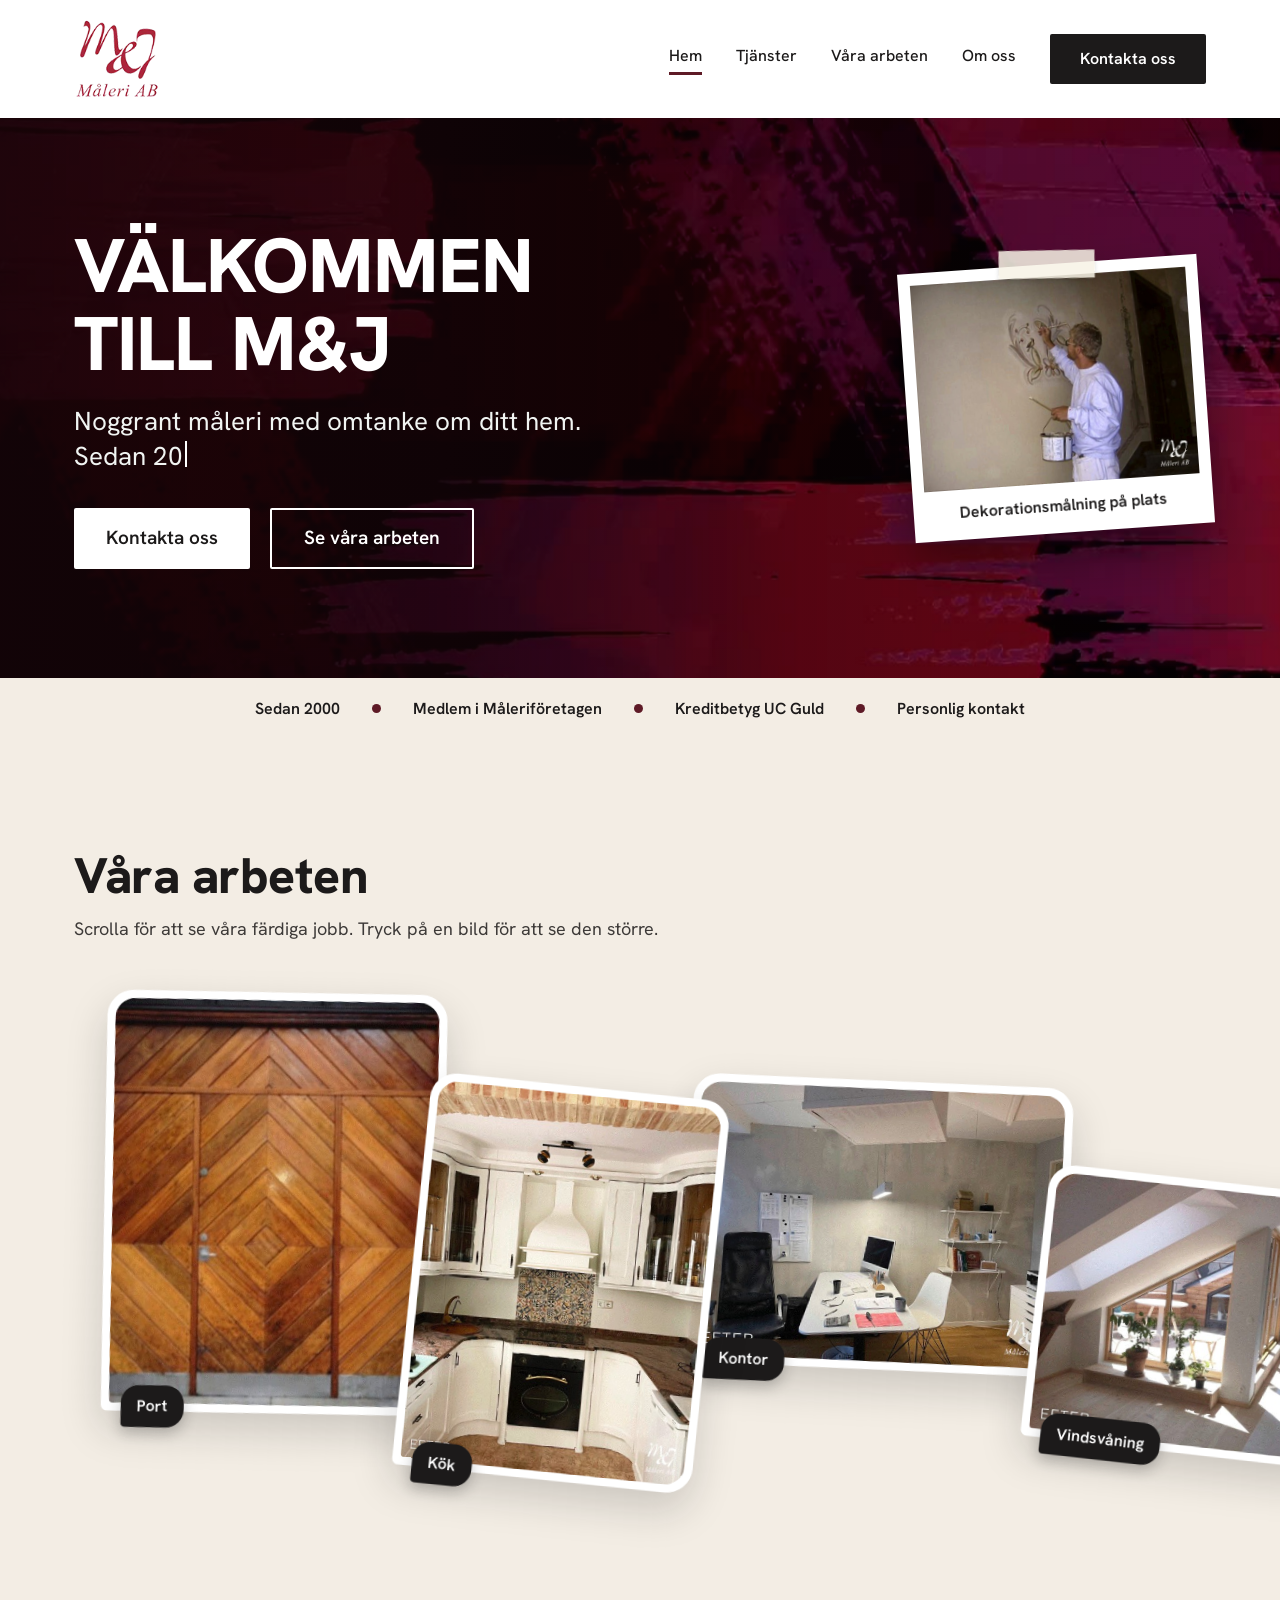
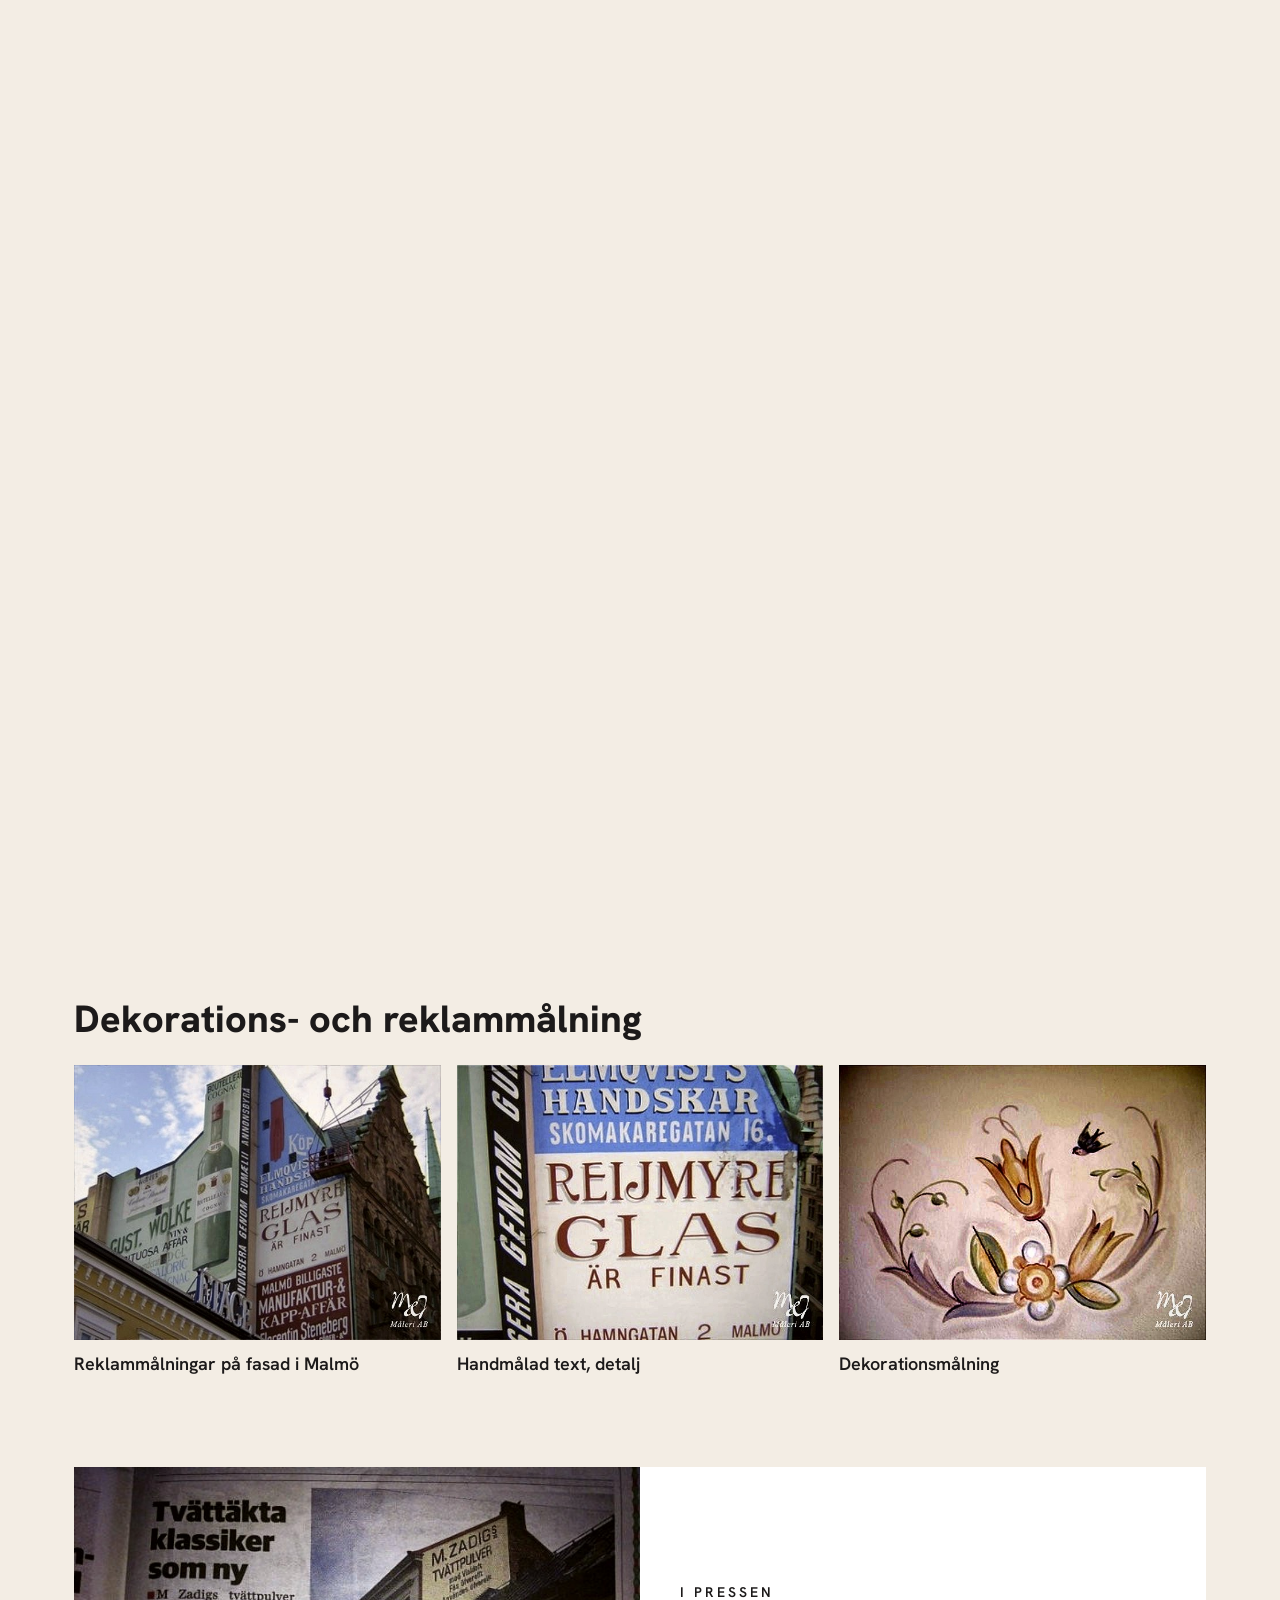
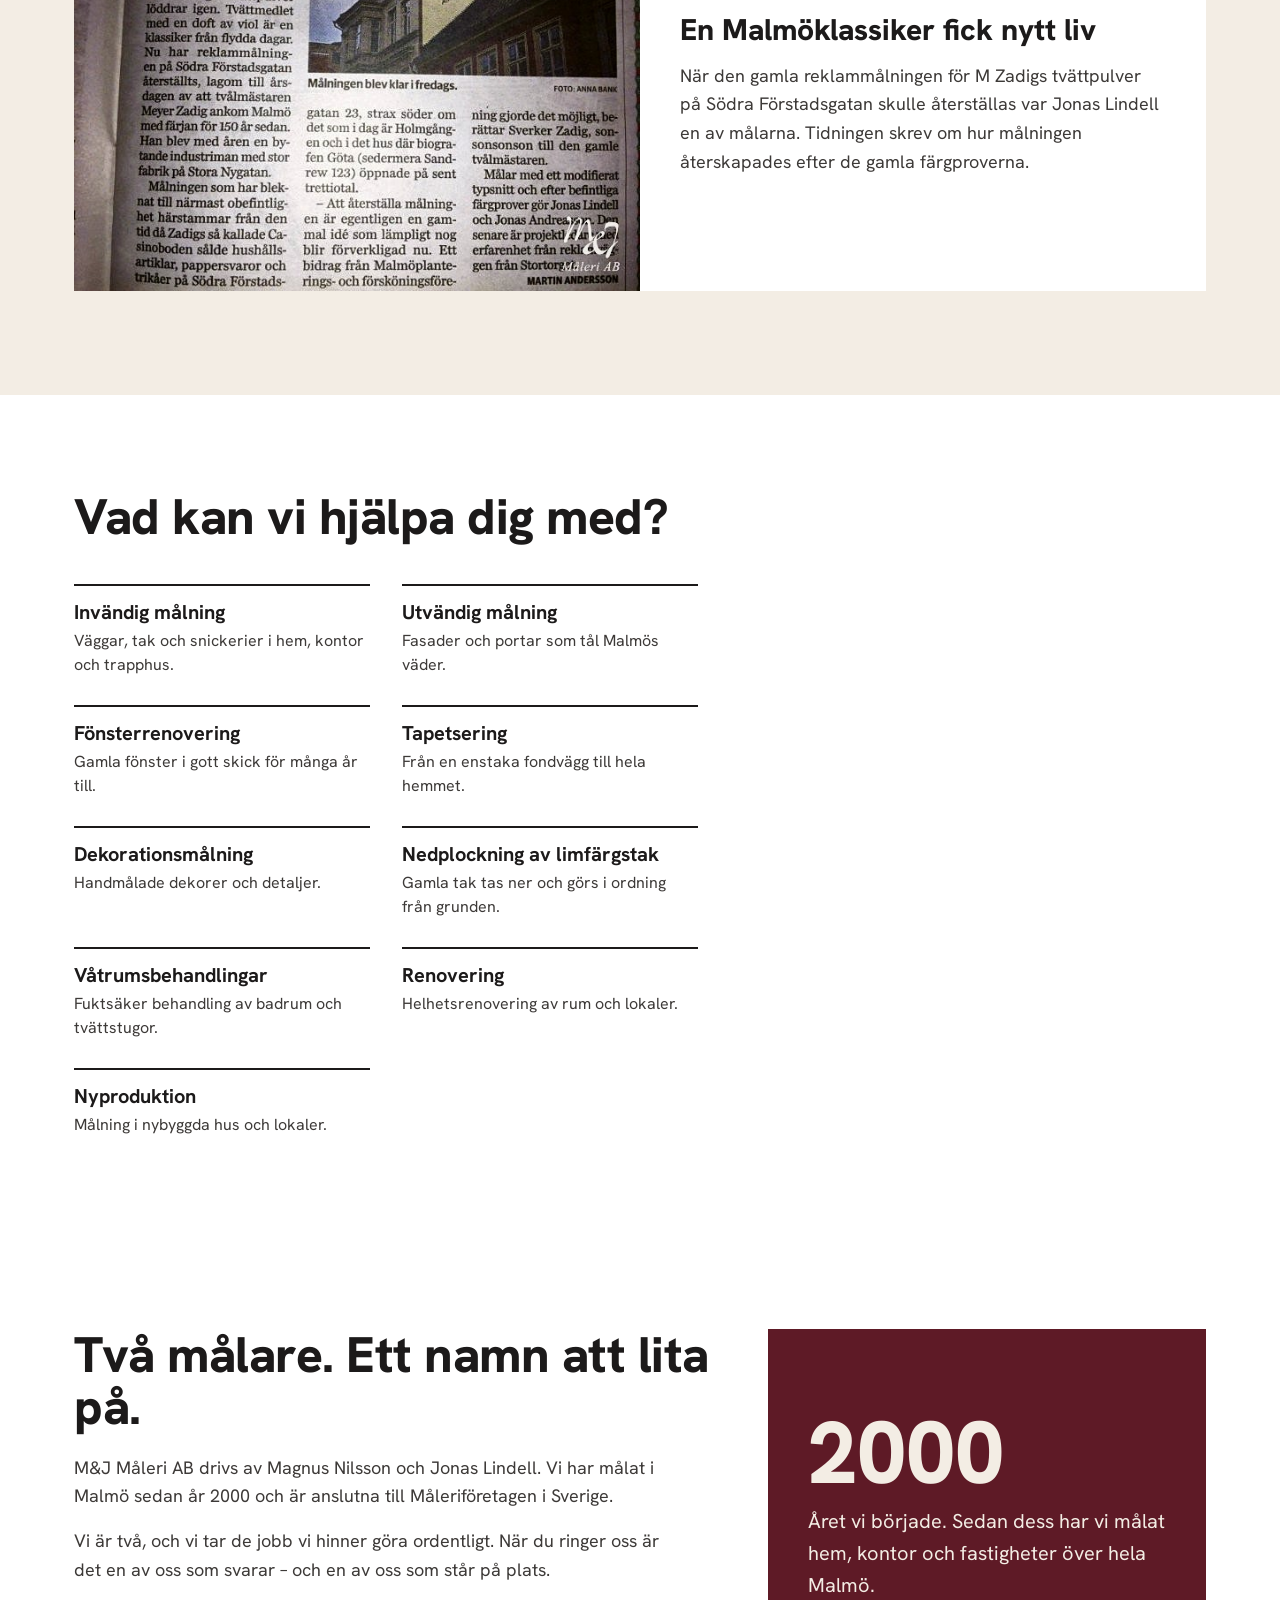
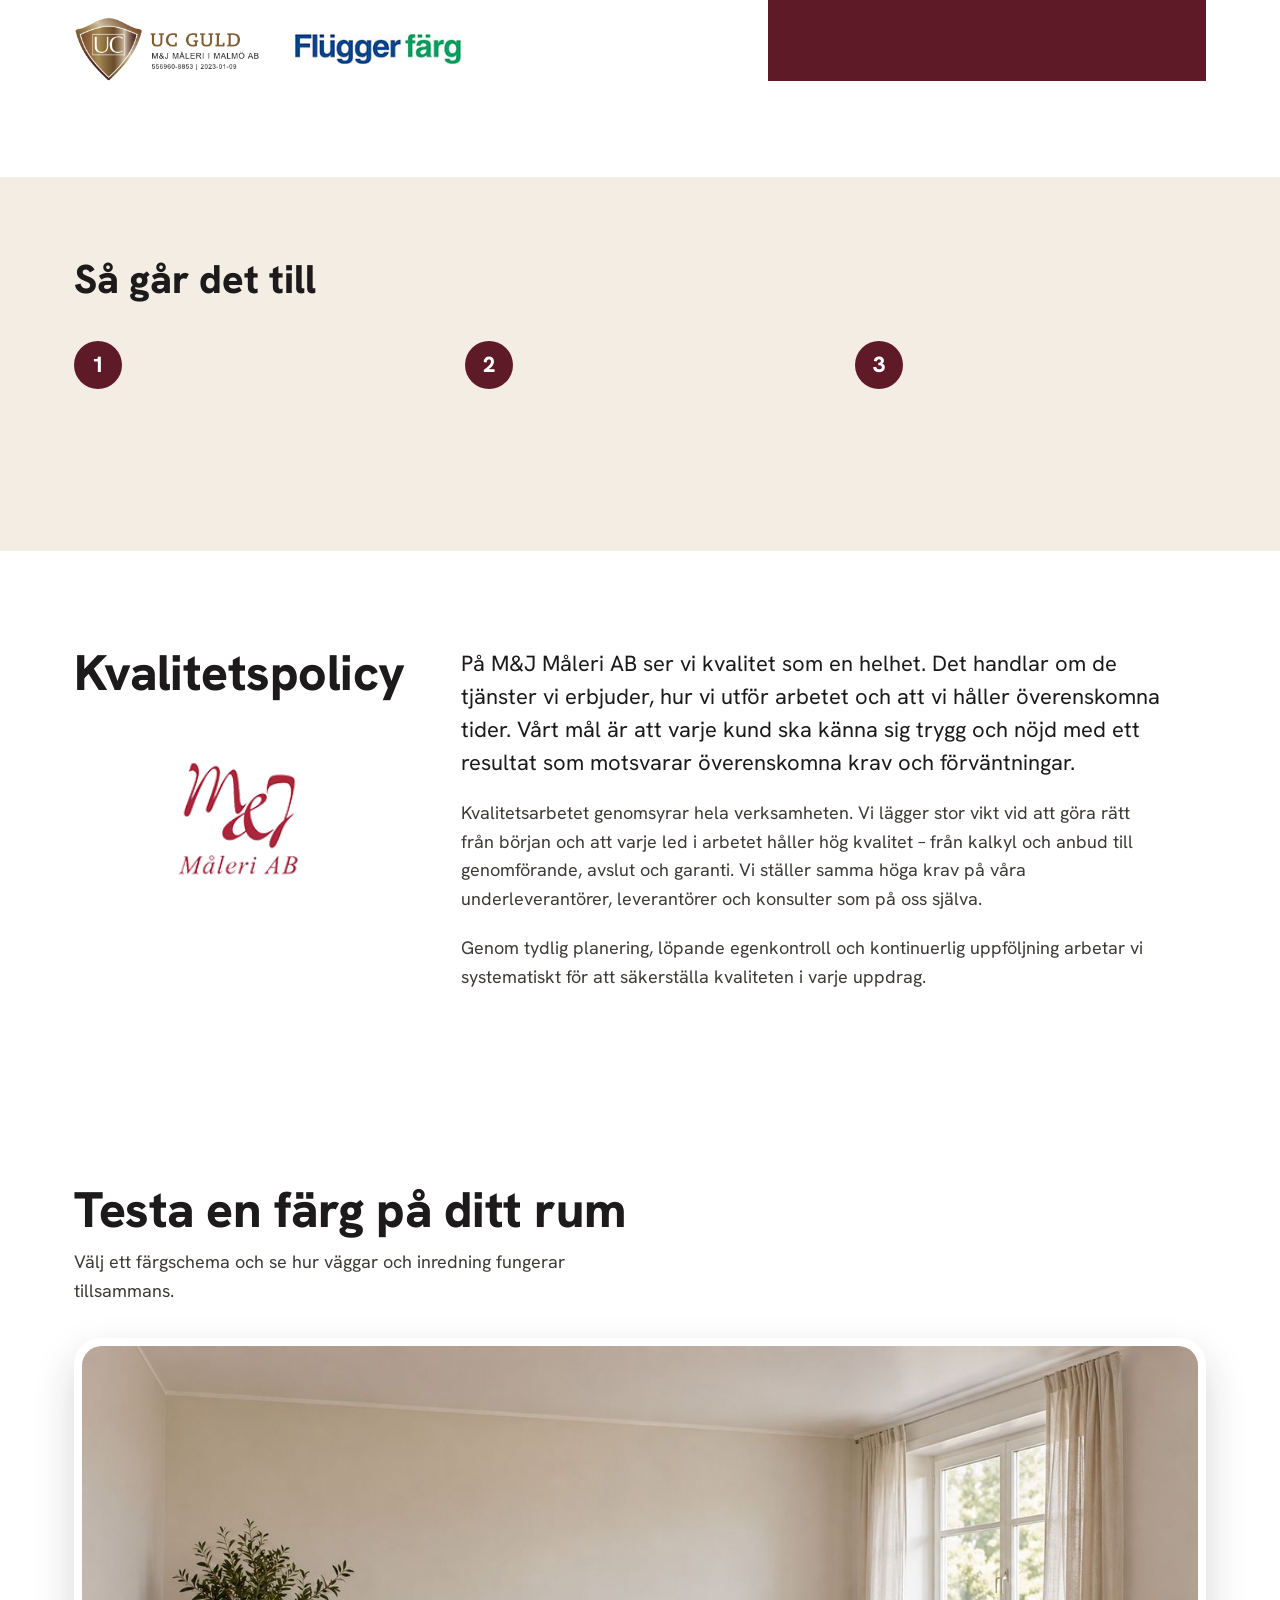
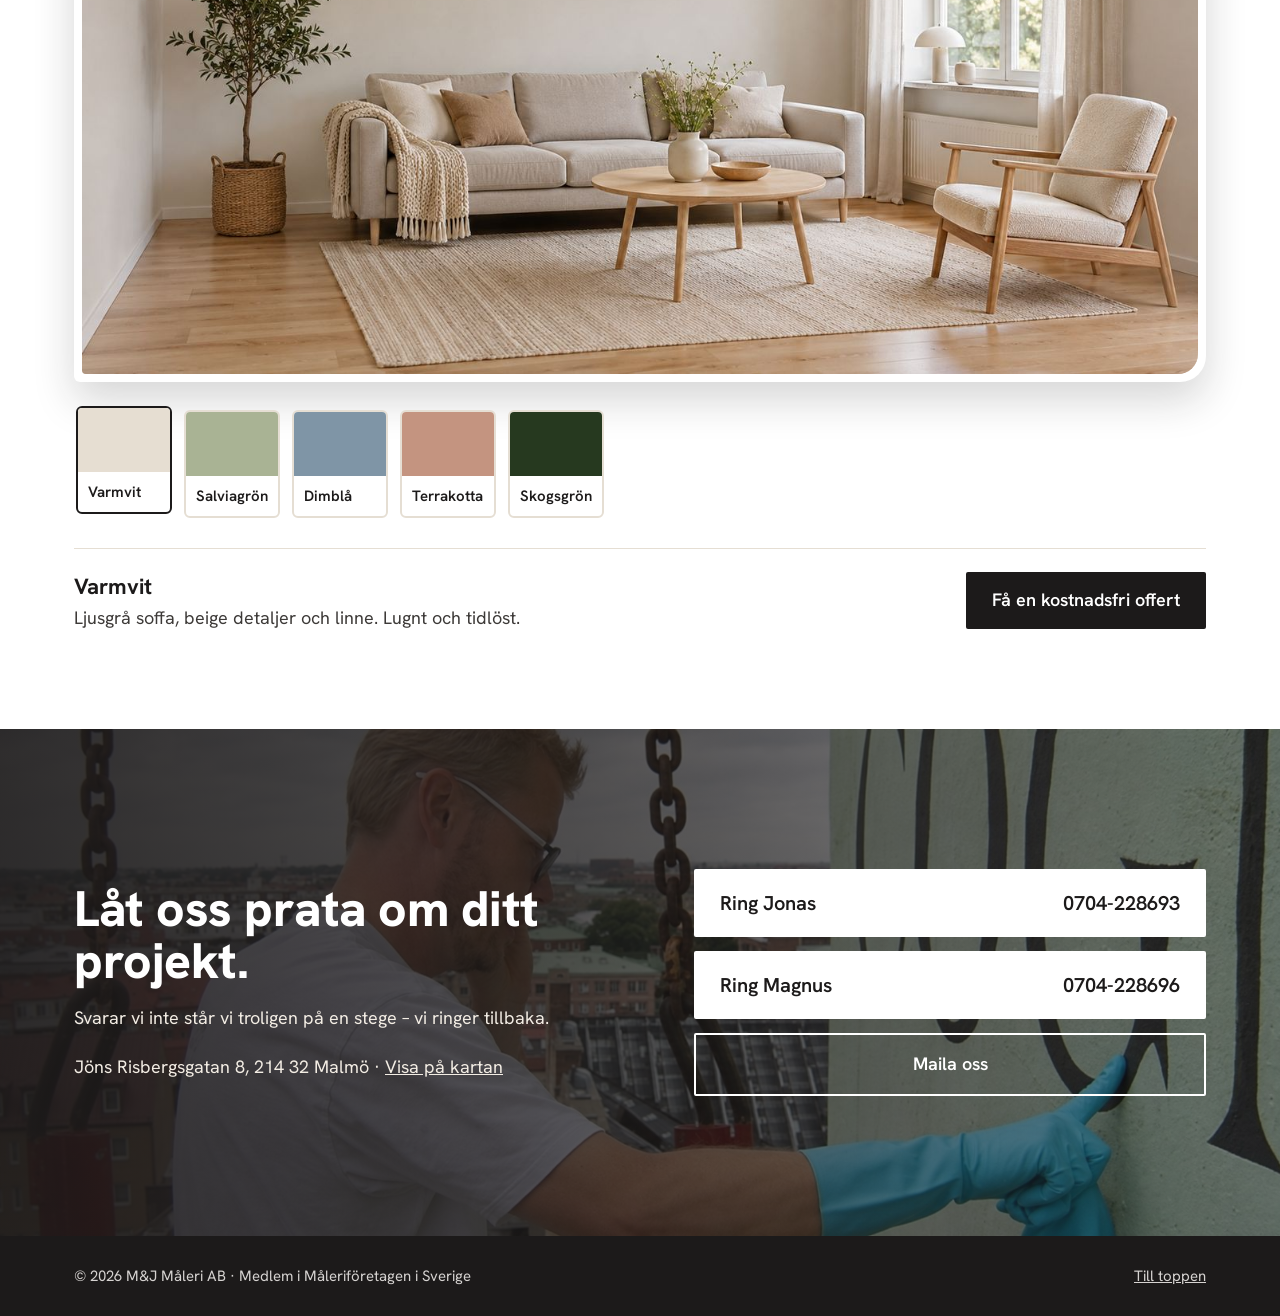
==== index.html @ b7bb5bed "Change flex properties for section layout" ====
<!doctype html>
<html lang="sv">
<head>
<meta charset="utf-8">
<meta name="viewport" content="width=device-width, initial-scale=1">
<title>M&amp;J Måleri AB – Måleri i Malmö sedan 2000</title>
<meta name="description" content="M&amp;J Måleri AB – målare i Malmö sedan år 2000. Invändig och utvändig målning, fönsterrenovering, tapetsering och dekorationsmålning.">
<link rel="icon" href="images/logo.png">
<link rel="preconnect" href="https://fonts.googleapis.com">
<link rel="preconnect" href="https://fonts.gstatic.com" crossorigin>
<link href="https://fonts.googleapis.com/css2?family=Hanken+Grotesk:wght@400;500;600;800&amp;display=swap" rel="stylesheet">
<link rel="stylesheet" href="css/style.css">
<script src="js/main.js" defer></script>
</head>
<body>
<div style="background: #FFFFFF; color: #3D3A38; font-family: 'Hanken Grotesk', 'Segoe UI', Arial, sans-serif; font-size: 18px; line-height: 1.6;">

<header style="background: #FFFFFF;">
<div style="max-width: 1180px; margin: 0 auto; padding: 18px 24px; display: flex; flex-wrap: wrap; align-items: center; justify-content: space-between; gap: 16px;">
<a href="#top" aria-label="M&amp;J Måleri AB, till startsidan" style="text-decoration: none; color: #1C1A1A; display: flex; align-items: center; gap: 16px;">
<svg role="img" aria-label="M&amp;J Måleri AB" viewBox="0 0 117 110" class="mj-logo" style="display: block; height: 82px; width: auto;">
<image href="images/logo.png" x="0" y="0" width="117" height="110"></image>
<path class="mj-cover" pathLength="1" d="M -12 12 L 129 18 L -12 42 L 129 50 L -12 74 L 129 82 L -12 102 L 129 108" fill="none" stroke="#FFFFFF" stroke-width="36" stroke-linecap="round" stroke-linejoin="round"></path>
</svg>
</a>
<button type="button" class="nav-toggle" aria-label="Öppna menyn" aria-expanded="false" aria-controls="huvudmeny"><span></span><span></span><span></span></button>
<nav id="huvudmeny" class="main-nav" aria-label="Huvudmeny" style="display: flex; flex-wrap: wrap; align-items: center; gap: 34px; font-size: 16px; font-weight: 500;">
<a href="#top" class="nav-link" style="text-decoration: none; color: #1C1A1A; border-bottom: 3px solid #5E1A26; padding-bottom: 4px;">Hem</a>
<a href="#tjanster" class="nav-link" style="text-decoration: none; color: #1C1A1A; padding-bottom: 7px;">Tjänster</a>
<a href="#arbeten" class="nav-link" style="text-decoration: none; color: #1C1A1A; padding-bottom: 7px;">Våra arbeten</a>
<a href="#om" class="nav-link" style="text-decoration: none; color: #1C1A1A; padding-bottom: 7px;">Om oss</a>
<a href="#kontakta" style="background: #1C1A1A; color: #FFFFFF; font-weight: 600; text-decoration: none; padding: 12px 30px; border-radius: 2px; min-height: 44px; box-sizing: border-box; display: inline-flex; align-items: center;">Kontakta oss</a>
</nav>
</div>
</header>

<section id="top" style="position: relative; overflow: hidden; background: #14040A url('images/hero-poster.jpg') center / cover no-repeat; min-height: 560px; display: flex; align-items: center;">
<video class="hero-img" src="images/hero-video.mp4" poster="images/hero-poster.jpg" autoplay muted loop playsinline preload="auto" aria-hidden="true" style="position: absolute; top: 0; left: 0; width: 100%; height: 100%; object-fit: cover;"></video>
<div class="hero-ov" style="position: absolute; top: 0; left: 0; width: 100%; height: 100%; background: linear-gradient(90deg, rgba(20,4,8,0.9) 0%, rgba(20,4,8,0.76) 34%, rgba(20,4,8,0.35) 62%, rgba(20,4,8,0.15) 100%);"></div>
<div class="hero-body" style="position: relative; max-width: 1180px; width: 100%; margin: 0 auto; padding: 88px 24px; box-sizing: border-box; display: flex; flex-wrap: wrap; align-items: center; justify-content: space-between; gap: 56px;">
<div style="flex: 1 1 420px; max-width: 540px; display: flex; flex-direction: column; gap: 22px;">
<h1 style="margin: 0; font-weight: 800; font-size: clamp(46px, 6.4vw, 76px); line-height: 1.02; letter-spacing: -1px; color: #FFFFFF;">VÄLKOMMEN TILL M&amp;J</h1>
<div style="position: relative;"><p aria-hidden="true" style="margin: 0; color: #F1F4F2; font-size: clamp(20px, 2.2vw, 26px); line-height: 1.35; visibility: hidden;">Noggrant måleri med omtanke om ditt hem. Sedan 2000.</p><p class="tw tw-hero" aria-hidden="true" data-tw="Noggrant måleri med omtanke om ditt hem. Sedan 2000." style="margin: 0; color: #F1F4F2; font-size: clamp(20px, 2.2vw, 26px); line-height: 1.35; position: absolute; top: 0; left: 0; width: 100%;"></p><span style="position: absolute; width: 1px; height: 1px; overflow: hidden; clip: rect(0 0 0 0); white-space: nowrap;">Noggrant måleri med omtanke om ditt hem. Sedan 2000.</span></div>
<div style="display: flex; flex-wrap: wrap; gap: 20px; margin-top: 12px;">
<a href="#kontakta" style="background: #FFFFFF; color: #1C1A1A; font-weight: 600; font-size: 19px; text-decoration: none; padding: 15px 32px; border-radius: 2px;">Kontakta oss</a>
<a href="#arbeten" style="border: 2px solid #FFFFFF; color: #FFFFFF; font-weight: 600; font-size: 19px; text-decoration: none; padding: 13px 32px; border-radius: 2px;">Se våra arbeten</a>
</div>
</div>
<figure class="sticker sticker-in hero-sticker" style="flex: 0 1 300px; max-width: 300px; margin: 0; background: #FFFFFF; padding: 12px 12px 14px; box-sizing: border-box; transform: rotate(-4deg); box-shadow: 0 22px 44px rgba(0,0,0,0.38); position: relative;">
<span aria-hidden="true" style="position: absolute; top: -14px; left: 50%; width: 96px; height: 28px; margin-left: -48px; background: rgba(247,242,230,0.85); transform: rotate(3deg); box-shadow: 0 2px 4px rgba(0,0,0,0.15);"></span>
<img src="images/dekor-pa-plats.jpg" alt="Magnus dekorationsmålar en vägg i ett trapphus" style="display: block; width: 100%; aspect-ratio: 4 / 3; object-fit: cover;">
<figcaption style="margin-top: 10px; font-size: 16px; font-weight: 600; color: #1C1A1A; text-align: center;">Dekorationsmålning på plats</figcaption>
</figure>
</div>
</section>

<div style="background: #F3EDE4;">
<div style="max-width: 1180px; margin: 0 auto; padding: 18px 24px; display: flex; flex-wrap: wrap; gap: 10px 32px; justify-content: center; align-items: center; color: #1C1A1A; font-size: 16px; font-weight: 600;">
<span>Sedan 2000</span>
<span aria-hidden="true" style="width: 9px; height: 9px; border-radius: 50%; background: #5E1A26;"></span>
<span>Medlem i Måleriföretagen</span>
<span aria-hidden="true" style="width: 9px; height: 9px; border-radius: 50%; background: #5E1A26;"></span>
<span>Kreditbetyg UC Guld</span>
<span aria-hidden="true" style="width: 9px; height: 9px; border-radius: 50%; background: #5E1A26;"></span>
<span>Personlig kontakt</span>
</div>
</div>

<section id="arbeten" style="background: #F3EDE4;">
<div class="hs-pin" style="position: relative; height: 240vh;">
<div class="hs-sticky" style="position: sticky; top: 0; height: 100vh; overflow: hidden; display: flex; flex-direction: column; justify-content: center;">
<div style="max-width: 1180px; width: 100%; margin: 0 auto; padding: 0 24px; box-sizing: border-box;">
<div style="display: flex; flex-wrap: wrap; justify-content: space-between; align-items: flex-end; gap: 16px; position: relative">
<h2 style="margin: 0; font-weight: 800; font-size: clamp(34px, 4.4vw, 50px); line-height: 1.05; letter-spacing: -0.5px; color: #1C1A1A;">Våra arbeten</h2>
</div>
<p style="margin: 12px 0 0; max-width: 640px;">Scrolla för att se våra färdiga jobb. Tryck på en bild för att se den större.</p>
</div>
<div class="hs-rail" style="transform: rotate(4deg); margin-top: 24px;">
<div class="hs-move" style="display: flex; align-items: center; width: max-content; padding: 70px 8vw 70px calc(8vw + 28px); will-change: transform;">
<button type="button" class="hs-card" data-i="0" data-title="Port" data-ar="4 / 5" data-src="images/jobb-port.jpg" aria-label="Visa Port större" style="position: relative; flex: none; width: 340px; margin-left: -28px; transform: translateY(-20px) rotate(-3deg); z-index: 1; border: 0; padding: 8px; background: #FFFFFF; border-radius: 26px 26px 26px 6px; box-shadow: 0 18px 40px rgba(28,26,26,0.18); cursor: pointer; font: inherit; text-align: left;">
<div class="zoom" style="border-radius: 20px 20px 20px 4px; aspect-ratio: 4 / 5;"><img src="images/jobb-port.jpg" alt="" loading="lazy" style="display: block; width: 100%; height: 100%; object-fit: cover;"></div>
<span style="position: absolute; left: 20px; bottom: -16px; background: #1C1A1A; color: #FFFFFF; font-weight: 600; font-size: 16px; padding: 8px 16px; border-radius: 18px 18px 18px 4px; box-shadow: 0 6px 14px rgba(28,26,26,0.25);">Port</span>
</button>
<button type="button" class="hs-card" data-i="1" data-title="Kök" data-ar="3 / 4" data-src="images/jobb-kok.jpg" aria-label="Visa Kök större" style="position: relative; flex: none; width: 300px; margin-left: -28px; transform: translateY(40px) rotate(2deg); z-index: 2; border: 0; padding: 8px; background: #FFFFFF; border-radius: 26px 26px 26px 6px; box-shadow: 0 18px 40px rgba(28,26,26,0.18); cursor: pointer; font: inherit; text-align: left;">
<div class="zoom" style="border-radius: 20px 20px 20px 4px; aspect-ratio: 3 / 4;"><img src="images/jobb-kok.jpg" alt="" loading="lazy" style="display: block; width: 100%; height: 100%; object-fit: cover;"></div>
<span style="position: absolute; left: 20px; bottom: -16px; background: #1C1A1A; color: #FFFFFF; font-weight: 600; font-size: 16px; padding: 8px 16px; border-radius: 18px 18px 18px 4px; box-shadow: 0 6px 14px rgba(28,26,26,0.25);">Kök</span>
</button>
<button type="button" class="hs-card" data-i="2" data-title="Kontor" data-ar="4 / 3" data-src="images/jobb-kontor.jpg" aria-label="Visa Kontor större" style="position: relative; flex: none; width: 380px; margin-left: -28px; transform: translateY(-40px) rotate(-1.5deg); z-index: 1; border: 0; padding: 8px; background: #FFFFFF; border-radius: 26px 26px 26px 6px; box-shadow: 0 18px 40px rgba(28,26,26,0.18); cursor: pointer; font: inherit; text-align: left;">
<div class="zoom" style="border-radius: 20px 20px 20px 4px; aspect-ratio: 4 / 3;"><img src="images/jobb-kontor.jpg" alt="" loading="lazy" style="display: block; width: 100%; height: 100%; object-fit: cover;"></div>
<span style="position: absolute; left: 20px; bottom: -16px; background: #1C1A1A; color: #FFFFFF; font-weight: 600; font-size: 16px; padding: 8px 16px; border-radius: 18px 18px 18px 4px; box-shadow: 0 6px 14px rgba(28,26,26,0.25);">Kontor</span>
</button>
<button type="button" class="hs-card" data-i="3" data-title="Vindsvåning" data-ar="4 / 3" data-src="images/jobb-vindsvaning.jpg" aria-label="Visa Vindsvåning större" style="position: relative; flex: none; width: 360px; margin-left: -28px; transform: translateY(30px) rotate(2.5deg); z-index: 2; border: 0; padding: 8px; background: #FFFFFF; border-radius: 26px 26px 26px 6px; box-shadow: 0 18px 40px rgba(28,26,26,0.18); cursor: pointer; font: inherit; text-align: left;">
<div class="zoom" style="border-radius: 20px 20px 20px 4px; aspect-ratio: 4 / 3;"><img src="images/jobb-vindsvaning.jpg" alt="" loading="lazy" style="display: block; width: 100%; height: 100%; object-fit: cover;"></div>
<span style="position: absolute; left: 20px; bottom: -16px; background: #1C1A1A; color: #FFFFFF; font-weight: 600; font-size: 16px; padding: 8px 16px; border-radius: 18px 18px 18px 4px; box-shadow: 0 6px 14px rgba(28,26,26,0.25);">Vindsvåning</span>
</button>
<button type="button" class="hs-card" data-i="4" data-title="Dörr" data-ar="3 / 4" data-src="images/jobb-dorr.jpg" aria-label="Visa Dörr större" style="position: relative; flex: none; width: 280px; margin-left: -28px; transform: translateY(-30px) rotate(-2deg); z-index: 1; border: 0; padding: 8px; background: #FFFFFF; border-radius: 26px 26px 26px 6px; box-shadow: 0 18px 40px rgba(28,26,26,0.18); cursor: pointer; font: inherit; text-align: left;">
<div class="zoom" style="border-radius: 20px 20px 20px 4px; aspect-ratio: 3 / 4;"><img src="images/jobb-dorr.jpg" alt="" loading="lazy" style="display: block; width: 100%; height: 100%; object-fit: cover;"></div>
<span style="position: absolute; left: 20px; bottom: -16px; background: #1C1A1A; color: #FFFFFF; font-weight: 600; font-size: 16px; padding: 8px 16px; border-radius: 18px 18px 18px 4px; box-shadow: 0 6px 14px rgba(28,26,26,0.25);">Dörr</span>
</button>
<button type="button" class="hs-card" data-i="5" data-title="Fondvägg" data-ar="3 / 4" data-src="images/jobb-fondvagg.jpg" aria-label="Visa Fondvägg större" style="position: relative; flex: none; width: 300px; margin-left: -28px; transform: translateY(35px) rotate(1.5deg); z-index: 2; border: 0; padding: 8px; background: #FFFFFF; border-radius: 26px 26px 26px 6px; box-shadow: 0 18px 40px rgba(28,26,26,0.18); cursor: pointer; font: inherit; text-align: left;">
<div class="zoom" style="border-radius: 20px 20px 20px 4px; aspect-ratio: 3 / 4;"><img src="images/jobb-fondvagg.jpg" alt="" loading="lazy" style="display: block; width: 100%; height: 100%; object-fit: cover;"></div>
<span style="position: absolute; left: 20px; bottom: -16px; background: #1C1A1A; color: #FFFFFF; font-weight: 600; font-size: 16px; padding: 8px 16px; border-radius: 18px 18px 18px 4px; box-shadow: 0 6px 14px rgba(28,26,26,0.25);">Fondvägg</span>
</button>
</div>
</div>
</div>
</div>
<div style="max-width: 1180px; margin: 0 auto; padding: 24px 24px 32px;">
<div id="lb" class="lb" role="dialog" aria-modal="true" aria-label="Förstorat jobb" style="position: fixed; top: 0; left: 0; width: 100%; height: 100%; z-index: 60; align-items: center; justify-content: center; padding: 24px; box-sizing: border-box;">
<div id="lb-card" style="position: relative; background: #FFFFFF; padding: 12px; box-sizing: border-box; border-radius: 34px 34px 34px 8px; box-shadow: 0 30px 70px rgba(28,26,26,0.35); transform-origin: center center;">
<img id="lb-img" src="" alt="" style="display: block; width: 100%; object-fit: cover; border-radius: 26px 26px 26px 5px;">
<span id="lb-title" style="position: absolute; left: 28px; bottom: -18px; background: #1C1A1A; color: #FFFFFF; font-weight: 600; font-size: 18px; padding: 10px 20px; border-radius: 20px 20px 20px 5px; box-shadow: 0 6px 14px rgba(28,26,26,0.25);"></span>
<button type="button" id="lb-close" aria-label="Stäng" style="position: absolute; top: -14px; right: -14px; width: 44px; height: 44px; border-radius: 50%; border: 0; background: #FFFFFF; color: #1C1A1A; font-size: 26px; line-height: 1; cursor: pointer; box-shadow: 0 6px 16px rgba(28,26,26,0.3);">×</button>
</div>
</div>


<h3 class="rv" style="margin: 88px 0 24px; font-weight: 800; font-size: clamp(28px, 3.4vw, 38px); line-height: 1.1; color: #1C1A1A;">Dekorations- och reklammålning</h3>
<div style="display: grid; grid-template-columns: repeat(auto-fit, minmax(300px, 1fr)); gap: 16px;">
<figure class="rv" style="margin: 0;"><img src="images/reklam-fasad.jpg" alt="Handmålade reklammålningar på en fasad i Malmö" style="display: block; width: 100%; aspect-ratio: 4 / 3; object-fit: cover;"><figcaption style="margin-top: 10px; font-weight: 600; color: #1C1A1A;">Reklammålningar på fasad i Malmö</figcaption></figure>
<figure class="rv" style="margin: 0;"><img src="images/reklam-detalj.jpg" alt="Närbild på handmålad text i reklammålning" style="display: block; width: 100%; aspect-ratio: 4 / 3; object-fit: cover;"><figcaption style="margin-top: 10px; font-weight: 600; color: #1C1A1A;">Handmålad text, detalj</figcaption></figure>
<figure class="rv" style="margin: 0;"><img src="images/dekorationsmalning.jpg" alt="Dekorationsmålning med blommor och en fågel" style="display: block; width: 100%; aspect-ratio: 4 / 3; object-fit: cover;"><figcaption style="margin-top: 10px; font-weight: 600; color: #1C1A1A;">Dekorationsmålning</figcaption></figure>
</div>


<div class="rv" style="margin-top: 88px; background: #FFFFFF; display: flex; flex-wrap: wrap; align-items: center;">
<img src="images/tidningsartikel.jpg" alt="Tidningsartikel om den återställda reklammålningen för Zadigs tvättpulver" style="flex: 1 1 380px; min-width: 0; display: block; width: 100%; aspect-ratio: 4 / 3; object-fit: cover;">
<div style="flex: 1 1 380px; min-width: 0; padding: 40px; box-sizing: border-box;">
<p style="margin: 0 0 10px; font-size: 14px; font-weight: 600; letter-spacing: 3px; color: #1C1A1A;">I PRESSEN</p>
<h3 style="margin: 0 0 14px; font-weight: 800; font-size: 30px; line-height: 1.15; color: #1C1A1A;">En Malmöklassiker fick nytt liv</h3>
<p style="margin: 0;">När den gamla reklammålningen för M Zadigs tvättpulver på Södra Förstadsgatan skulle återställas var Jonas Lindell en av målarna. Tidningen skrev om hur målningen återskapades efter de gamla färgproverna.</p>
</div>
</div>
<div style="height: 72px;"></div>
</div>
</section>

<section id="tjanster" style="max-width: 1180px; margin: 0 auto; padding: 96px 24px;">
<h2 class="rv" style="margin: 0 0 40px; font-weight: 800; font-size: clamp(34px, 4.4vw, 50px); line-height: 1.05; letter-spacing: -0.5px; color: #1C1A1A;">Vad kan vi hjälpa dig med?</h2>
<div style="display: flex; flex-wrap: wrap; gap: 48px; align-items: center;">
<div style="flex: 1 1 520px; min-width: 0; display: grid; grid-template-columns: repeat(auto-fit, minmax(220px, 1fr)); gap: 28px 32px;">
<div class="rv" style="border-top: 2px solid #1C1A1A; padding-top: 14px;"><h3 style="margin: 0 0 4px; font-weight: 700; font-size: 20px; line-height: 1.25; color: #1C1A1A;">Invändig målning</h3><p style="margin: 0; font-size: 16px; line-height: 1.5;">Väggar, tak och snickerier i hem, kontor och trapphus.</p></div>
<div class="rv" style="border-top: 2px solid #1C1A1A; padding-top: 14px;"><h3 style="margin: 0 0 4px; font-weight: 700; font-size: 20px; line-height: 1.25; color: #1C1A1A;">Utvändig målning</h3><p style="margin: 0; font-size: 16px; line-height: 1.5;">Fasader och portar som tål Malmös väder.</p></div>
<div class="rv" style="border-top: 2px solid #1C1A1A; padding-top: 14px;"><h3 style="margin: 0 0 4px; font-weight: 700; font-size: 20px; line-height: 1.25; color: #1C1A1A;">Fönsterrenovering</h3><p style="margin: 0; font-size: 16px; line-height: 1.5;">Gamla fönster i gott skick för många år till.</p></div>
<div class="rv" style="border-top: 2px solid #1C1A1A; padding-top: 14px;"><h3 style="margin: 0 0 4px; font-weight: 700; font-size: 20px; line-height: 1.25; color: #1C1A1A;">Tapetsering</h3><p style="margin: 0; font-size: 16px; line-height: 1.5;">Från en enstaka fondvägg till hela hemmet.</p></div>
<div class="rv" style="border-top: 2px solid #1C1A1A; padding-top: 14px;"><h3 style="margin: 0 0 4px; font-weight: 700; font-size: 20px; line-height: 1.25; color: #1C1A1A;">Dekorationsmålning</h3><p style="margin: 0; font-size: 16px; line-height: 1.5;">Handmålade dekorer och detaljer.</p></div>
<div class="rv" style="border-top: 2px solid #1C1A1A; padding-top: 14px;"><h3 style="margin: 0 0 4px; font-weight: 700; font-size: 20px; line-height: 1.25; color: #1C1A1A;">Nedplockning av limfärgstak</h3><p style="margin: 0; font-size: 16px; line-height: 1.5;">Gamla tak tas ner och görs i ordning från grunden.</p></div>
<div class="rv" style="border-top: 2px solid #1C1A1A; padding-top: 14px;"><h3 style="margin: 0 0 4px; font-weight: 700; font-size: 20px; line-height: 1.25; color: #1C1A1A;">Våtrumsbehandlingar</h3><p style="margin: 0; font-size: 16px; line-height: 1.5;">Fuktsäker behandling av badrum och tvättstugor.</p></div>
<div class="rv" style="border-top: 2px solid #1C1A1A; padding-top: 14px;"><h3 style="margin: 0 0 4px; font-weight: 700; font-size: 20px; line-height: 1.25; color: #1C1A1A;">Renovering</h3><p style="margin: 0; font-size: 16px; line-height: 1.5;">Helhetsrenovering av rum och lokaler.</p></div>
<div class="rv" style="border-top: 2px solid #1C1A1A; padding-top: 14px;"><h3 style="margin: 0 0 4px; font-weight: 700; font-size: 20px; line-height: 1.25; color: #1C1A1A;">Nyproduktion</h3><p style="margin: 0; font-size: 16px; line-height: 1.5;">Målning i nybyggda hus och lokaler.</p></div>
</div>
<div class="tools-stage" aria-hidden="true" style="flex: 0 1 460px; position: relative; height: 520px;">
<img class="tool tool-fan" src="images/verktyg-fargflakt.webp" alt="" style="left: 0; bottom: 70px; width: 86%;">
<img class="tool tool-wide" src="images/verktyg-bred-pensel.webp" alt="" style="left: 24%; bottom: 0; width: 64%;">
<img class="tool tool-thin" src="images/verktyg-tunn-pensel.webp" alt="" style="left: 62%; bottom: 40px; width: 16%;">
</div>
</div>
</section>



<section id="om" style="max-width: 1180px; margin: 0 auto; padding: 96px 24px; display: flex; flex-wrap: wrap; gap: 56px; align-items: stretch;">
<div style="flex: 3 1 460px; min-width: 0;">
<h2 class="rv" style="margin: 0 0 20px; font-weight: 800; font-size: clamp(34px, 4.4vw, 50px); line-height: 1.05; letter-spacing: -0.5px; color: #1C1A1A;">Två målare. Ett namn att lita på.</h2>
<p style="margin: 0 0 16px; max-width: 600px;">M&amp;J Måleri AB drivs av Magnus Nilsson och Jonas Lindell. Vi har målat i Malmö sedan år 2000 och är anslutna till Måleriföretagen i Sverige.</p>
<p style="margin: 0; max-width: 600px;">Vi är två, och vi tar de jobb vi hinner göra ordentligt. När du ringer oss är det en av oss som svarar – och en av oss som står på plats.</p>
<div style="display: flex; flex-wrap: wrap; align-items: center; gap: 32px; margin-top: 32px;">
<img src="images/uc-guld.png" alt="UC Guld – M&amp;J Måleri i Malmö AB" style="display: block; height: 64px; width: auto;">
<img src="images/flugger.jpg" alt="Flügger färg" style="display: block; height: 30px; width: auto;">
</div>
</div>
<div class="rv" style="flex: 2 1 320px; min-width: 0; background: #5E1A26; color: #F3EDE4; padding: 40px; box-sizing: border-box; display: flex; flex-direction: column; justify-content: center; gap: 8px;">
<span style="font-weight: 800; font-size: 88px; line-height: 1; color: #F3EDE4;">2000</span>
<span style="font-size: 20px;">Året vi började. Sedan dess har vi målat hem, kontor och fastigheter över hela Malmö.</span>
</div>
</section>

<section style="background: #F3EDE4;">
<div style="max-width: 1180px; margin: 0 auto; padding: 80px 24px;">
<h2 class="rv" style="margin: 0 0 40px; font-weight: 800; font-size: clamp(30px, 3.6vw, 40px); line-height: 1.1; color: #1C1A1A;">Så går det till</h2>
<div class="tw-zone" style="display: grid; grid-template-columns: repeat(auto-fit, minmax(260px, 1fr)); gap: 40px;">
<div class="rv" style="display: flex; gap: 18px;">
<span style="flex: none; width: 48px; height: 48px; border-radius: 50%; background: #5E1A26; color: #FFFFFF; font-weight: 800; font-size: 22px; display: flex; align-items: center; justify-content: center;">1</span>
<div class="tw-col"><h3 aria-label="Du ringer" style="margin: 4px 0 6px; font-size: 21px; font-weight: 600; color: #1C1A1A; position: relative;"><span aria-hidden="true" style="visibility: hidden;">Du ringer</span><span class="tw" data-tw="Du ringer" aria-hidden="true" style="position: absolute; top: 0; left: 0; width: 100%;"></span></h3><div style="position: relative;"><p aria-hidden="true" style="margin: 0; visibility: hidden;">Berätta vad du vill ha gjort. Du pratar alltid direkt med Jonas eller Magnus.</p><p class="tw" aria-hidden="true" data-tw="Berätta vad du vill ha gjort. Du pratar alltid direkt med Jonas eller Magnus." style="margin: 0; position: absolute; top: 0; left: 0; width: 100%;"></p><span style="position: absolute; width: 1px; height: 1px; overflow: hidden; clip: rect(0 0 0 0); white-space: nowrap;">Berätta vad du vill ha gjort. Du pratar alltid direkt med Jonas eller Magnus.</span></div></div>
</div>
<div class="rv" style="display: flex; gap: 18px;">
<span style="flex: none; width: 48px; height: 48px; border-radius: 50%; background: #5E1A26; color: #FFFFFF; font-weight: 800; font-size: 22px; display: flex; align-items: center; justify-content: center;">2</span>
<div class="tw-col"><h3 aria-label="Vi kommer ut" style="margin: 4px 0 6px; font-size: 21px; font-weight: 600; color: #1C1A1A; position: relative;"><span aria-hidden="true" style="visibility: hidden;">Vi kommer ut</span><span class="tw" data-tw="Vi kommer ut" aria-hidden="true" style="position: absolute; top: 0; left: 0; width: 100%;"></span></h3><div style="position: relative;"><p aria-hidden="true" style="margin: 0; visibility: hidden;">Vi tittar på jobbet på plats och ger dig ett tydligt pris.</p><p class="tw" aria-hidden="true" data-tw="Vi tittar på jobbet på plats och ger dig ett tydligt pris." style="margin: 0; position: absolute; top: 0; left: 0; width: 100%;"></p><span style="position: absolute; width: 1px; height: 1px; overflow: hidden; clip: rect(0 0 0 0); white-space: nowrap;">Vi tittar på jobbet på plats och ger dig ett tydligt pris.</span></div></div>
</div>
<div class="rv" style="display: flex; gap: 18px;">
<span style="flex: none; width: 48px; height: 48px; border-radius: 50%; background: #5E1A26; color: #FFFFFF; font-weight: 800; font-size: 22px; display: flex; align-items: center; justify-content: center;">3</span>
<div class="tw-col"><h3 aria-label="Vi gör jobbet" style="margin: 4px 0 6px; font-size: 21px; font-weight: 600; color: #1C1A1A; position: relative;"><span aria-hidden="true" style="visibility: hidden;">Vi gör jobbet</span><span class="tw" data-tw="Vi gör jobbet" aria-hidden="true" style="position: absolute; top: 0; left: 0; width: 100%;"></span></h3><div style="position: relative;"><p aria-hidden="true" style="margin: 0; visibility: hidden;">Rätt från början, och vi står för vårt arbete efteråt.</p><p class="tw" aria-hidden="true" data-tw="Rätt från början, och vi står för vårt arbete efteråt." style="margin: 0; position: absolute; top: 0; left: 0; width: 100%;"></p><span style="position: absolute; width: 1px; height: 1px; overflow: hidden; clip: rect(0 0 0 0); white-space: nowrap;">Rätt från början, och vi står för vårt arbete efteråt.</span></div></div>
</div>
</div>
</div>
</section>

<section id="kvalitet" style="max-width: 1180px; margin: 0 auto; padding: 96px 24px; display: flex; flex-wrap: wrap; gap: 32px 56px;">
<div style="flex: 0 1 auto; min-width: 0; display: flex; flex-direction: column;">
<h2 style="margin: 0; font-weight: 800; font-size: clamp(34px, 4.4vw, 50px); line-height: 1.05; letter-spacing: -0.5px; color: #1C1A1A;">Kvalitetspolicy</h2>
<div class="kv-sign" style="flex: 1; display: flex; align-items: center; justify-content: center; padding-bottom: 52px; min-height: 160px;">
<img src="images/logo.png" alt="M&amp;J Måleri AB" style="display: block; height: 120px; width: auto;">
</div>
</div>
<div class="rv" style="flex: 2 1 520px; min-width: 0; max-width: 700px;">
<p style="margin: 0 0 20px; font-size: 22px; line-height: 1.5; color: #1C1A1A;">På M&amp;J Måleri AB ser vi kvalitet som en helhet. Det handlar om de tjänster vi erbjuder, hur vi utför arbetet och att vi håller överenskomna tider. Vårt mål är att varje kund ska känna sig trygg och nöjd med ett resultat som motsvarar överenskomna krav och förväntningar.</p>
<p style="margin: 0 0 20px;">Kvalitetsarbetet genomsyrar hela verksamheten. Vi lägger stor vikt vid att göra rätt från början och att varje led i arbetet håller hög kvalitet – från kalkyl och anbud till genomförande, avslut och garanti. Vi ställer samma höga krav på våra underleverantörer, leverantörer och konsulter som på oss själva.</p>
<p style="margin: 0;">Genom tydlig planering, löpande egenkontroll och kontinuerlig uppföljning arbetar vi systematiskt för att säkerställa kvaliteten i varje uppdrag.</p>
</div>
</section>

<section id="testa-farg" style="background: #FFFFFF;">
<div style="max-width: 1180px; margin: 0 auto; padding: 96px 24px;">
<h2 class="rv" style="margin: 0 0 12px; font-weight: 800; font-size: clamp(34px, 4.4vw, 50px); line-height: 1.05; letter-spacing: -0.5px; color: #1C1A1A;">Testa en färg på ditt rum</h2>
<p style="margin: 0 0 32px; max-width: 560px;">Välj ett färgschema och se hur väggar och inredning fungerar tillsammans.</p>
<div class="rv" style="background: #FFFFFF; padding: 8px; border-radius: 26px 26px 26px 6px; box-shadow: 0 18px 40px rgba(28,26,26,0.18);">
<div style="position: relative; aspect-ratio: 1400 / 788; overflow: hidden; border-radius: 20px 20px 20px 4px; background: #E8E2D8;">
<img class="room-img" src="images/rum-varmvit.jpg" alt="Vardagsrum i färgschemat Varmvit" loading="lazy" style="position: absolute; top: 0; left: 0; width: 100%; height: 100%; object-fit: cover; opacity: 1; transition: opacity 0.9s ease;">
<img class="room-img" src="images/rum-salviagron.jpg" alt="Vardagsrum i färgschemat Salviagrön" loading="lazy" style="position: absolute; top: 0; left: 0; width: 100%; height: 100%; object-fit: cover; opacity: 0; transition: opacity 0.9s ease;">
<img class="room-img" src="images/rum-dimbla.jpg" alt="Vardagsrum i färgschemat Dimblå" loading="lazy" style="position: absolute; top: 0; left: 0; width: 100%; height: 100%; object-fit: cover; opacity: 0; transition: opacity 0.9s ease;">
<img class="room-img" src="images/rum-terrakotta.jpg" alt="Vardagsrum i färgschemat Terrakotta" loading="lazy" style="position: absolute; top: 0; left: 0; width: 100%; height: 100%; object-fit: cover; opacity: 0; transition: opacity 0.9s ease;">
<img class="room-img" src="images/rum-skogsgron.jpg" alt="Vardagsrum i färgschemat Skogsgrön" loading="lazy" style="position: absolute; top: 0; left: 0; width: 100%; height: 100%; object-fit: cover; opacity: 0; transition: opacity 0.9s ease;">
</div>
</div>
<div role="group" aria-label="Färgscheman" style="display: flex; gap: 12px; margin-top: 20px; overflow-x: auto; padding: 8px 2px 10px;">
<button type="button" class="room-chip" data-i="0" aria-pressed="true" style="flex: none; width: 96px; padding: 0; border: 2px solid #1C1A1A; border-radius: 6px; background: #FFFFFF; cursor: pointer; font: inherit; text-align: left; transform: translateY(-4px); transition: transform 0.25s ease, border-color 0.25s ease;"><span style="display: block; height: 64px; background: #E6DED2; border-radius: 4px 4px 0 0;"></span><span style="display: block; padding: 8px 10px; font-size: 15px; font-weight: 600; color: #1C1A1A;">Varmvit</span></button>
<button type="button" class="room-chip" data-i="1" aria-pressed="false" style="flex: none; width: 96px; padding: 0; border: 2px solid #E5DED3; border-radius: 6px; background: #FFFFFF; cursor: pointer; font: inherit; text-align: left; transform: translateY(0px); transition: transform 0.25s ease, border-color 0.25s ease;"><span style="display: block; height: 64px; background: #A9B394; border-radius: 4px 4px 0 0;"></span><span style="display: block; padding: 8px 10px; font-size: 15px; font-weight: 600; color: #1C1A1A;">Salviagrön</span></button>
<button type="button" class="room-chip" data-i="2" aria-pressed="false" style="flex: none; width: 96px; padding: 0; border: 2px solid #E5DED3; border-radius: 6px; background: #FFFFFF; cursor: pointer; font: inherit; text-align: left; transform: translateY(0px); transition: transform 0.25s ease, border-color 0.25s ease;"><span style="display: block; height: 64px; background: #7F95A6; border-radius: 4px 4px 0 0;"></span><span style="display: block; padding: 8px 10px; font-size: 15px; font-weight: 600; color: #1C1A1A;">Dimblå</span></button>
<button type="button" class="room-chip" data-i="3" aria-pressed="false" style="flex: none; width: 96px; padding: 0; border: 2px solid #E5DED3; border-radius: 6px; background: #FFFFFF; cursor: pointer; font: inherit; text-align: left; transform: translateY(0px); transition: transform 0.25s ease, border-color 0.25s ease;"><span style="display: block; height: 64px; background: #C49480; border-radius: 4px 4px 0 0;"></span><span style="display: block; padding: 8px 10px; font-size: 15px; font-weight: 600; color: #1C1A1A;">Terrakotta</span></button>
<button type="button" class="room-chip" data-i="4" aria-pressed="false" style="flex: none; width: 96px; padding: 0; border: 2px solid #E5DED3; border-radius: 6px; background: #FFFFFF; cursor: pointer; font: inherit; text-align: left; transform: translateY(0px); transition: transform 0.25s ease, border-color 0.25s ease;"><span style="display: block; height: 64px; background: #26391F; border-radius: 4px 4px 0 0;"></span><span style="display: block; padding: 8px 10px; font-size: 15px; font-weight: 600; color: #1C1A1A;">Skogsgrön</span></button>
</div>
<div style="display: flex; flex-wrap: wrap; align-items: center; justify-content: space-between; gap: 16px; margin-top: 20px; padding-top: 20px; border-top: 1px solid #E5DED3;">
<p style="margin: 0; max-width: 520px;"><strong id="room-name" style="display: block; font-size: 22px; color: #1C1A1A;">Varmvit</strong><span id="room-desc">Ljusgrå soffa, beige detaljer och linne. Lugnt och tidlöst.</span></p>
<a href="#kontakta" style="background: #1C1A1A; color: #FFFFFF; font-weight: 600; text-decoration: none; padding: 14px 26px; border-radius: 2px;">Få en kostnadsfri offert</a>
</div>
</div>
</section>

<section id="kontakta" style="position: relative; overflow: hidden; background: #1C1A1A; color: #F3EDE4;">
<img class="kt-img" src="images/kontakt-malare.jpg" alt="Målare från M&amp;J handmålar bokstäver på en fasad högt över Malmö" style="position: absolute; top: 0; left: 0; width: 100%; height: 100%; object-fit: cover; object-position: 40% center;">
<div class="kt-ov" style="position: absolute; top: 0; left: 0; width: 100%; height: 100%; background: linear-gradient(90deg, rgba(28,26,26,0.9) 0%, rgba(28,26,26,0.72) 45%, rgba(28,26,26,0.4) 100%);"></div>
<div class="kt-body" style="position: relative; max-width: 1180px; margin: 0 auto; padding: 140px 24px; display: flex; flex-wrap: wrap; gap: 48px; align-items: center;">
<div style="flex: 1 1 420px; min-width: 0;">
<h2 class="rv" style="margin: 0 0 16px; font-weight: 800; font-size: clamp(34px, 4.4vw, 50px); line-height: 1.05; letter-spacing: -0.5px; color: #FFFFFF;">Låt oss prata om ditt projekt.</h2>
<p style="margin: 0 0 20px;">Svarar vi inte står vi troligen på en stege – vi ringer tillbaka.</p>
<p style="margin: 0;">Jöns Risbergsgatan 8, 214 32 Malmö · <a href="https://goo.gl/maps/vyn7c57RDpjYyTYA7" style="color: #F3EDE4;">Visa på kartan</a></p>
</div>
<div style="flex: 1 1 360px; min-width: 0; display: flex; flex-direction: column; gap: 14px;">
<a href="tel:+46704228693" class="kt-btn" style="background: #FFFFFF; color: #1C1A1A; font-weight: 600; font-size: 20px; text-decoration: none; padding: 18px 26px; border-radius: 2px; display: flex; justify-content: space-between;"><span>Ring Jonas</span><span>0704-228693</span></a>
<a href="tel:+46704228696" class="kt-btn" style="background: #FFFFFF; color: #1C1A1A; font-weight: 600; font-size: 20px; text-decoration: none; padding: 18px 26px; border-radius: 2px; display: flex; justify-content: space-between;"><span>Ring Magnus</span><span>0704-228696</span></a>
<a href="mailto:[E-POSTADRESS]" class="kt-btn" style="border: 2px solid #FFFFFF; color: #FFFFFF; font-weight: 600; font-size: 18px; text-decoration: none; padding: 15px 24px; border-radius: 2px; text-align: center;">Maila oss</a>
</div>
</div>
</section>

<footer style="background: #1C1A1A; color: #D6D3D1; font-size: 15px;">
<div style="max-width: 1180px; margin: 0 auto; padding: 28px 24px; display: flex; flex-wrap: wrap; justify-content: space-between; gap: 12px;">
<span>© 2026 M&amp;J Måleri AB · Medlem i Måleriföretagen i Sverige</span>
<a href="#top" style="color: #D6D3D1;">Till toppen</a>
</div>
</footer>

</div>
</body>
</html>
---- css/style.css ----
*,*::before,*::after{box-sizing:border-box}
html{scroll-behavior:smooth}
body{margin:0}
img,video{max-width:100%}
.lb{display:none}
.lb.lb-open{display:flex}
a{color:#1C1A1A}a:hover{color:#5E1A26}
@keyframes mjreveal{from{stroke-dashoffset:0}to{stroke-dashoffset:-1}}
.mj-cover{stroke-dasharray:1 1;stroke-dashoffset:0}
.mj-go .mj-cover{animation:mjreveal 2.6s cubic-bezier(.45,.05,.4,1) .3s forwards}
.rv-ready .rv{opacity:0;transform:translateY(28px);transition:opacity .8s ease,transform .8s ease}
.rv-ready .rv.in{opacity:1;transform:none}
.tilt{transition:transform .25s ease-out;will-change:transform}
.zoom{overflow:hidden}
.zoom img{transition:transform .7s ease}
.tilt:hover .zoom img{transform:scale(1.15)}
.hero-img{will-change:transform}
@keyframes twblink{50%{opacity:0}}
.tw-caret::after{content:"";display:inline-block;width:2px;height:1em;background:#1C1A1A;margin-left:2px;vertical-align:-2px;animation:twblink .8s steps(1) infinite}
.tw-hero.tw-caret::after{background:#FFFFFF}
@keyframes stickin{from{opacity:0;transform:rotate(-16deg) scale(.82)}to{opacity:1;transform:rotate(-4deg) scale(1)}}
.sticker-in{animation:stickin .9s cubic-bezier(.2,.9,.3,1.25) 2.2s both}
.hs-card:hover .zoom img{transform:scale(1.06)}
.hs-card:focus-visible{outline:3px solid #1C1A1A;outline-offset:3px}
.splat{position:fixed;width:36px;height:36px;pointer-events:none;z-index:80;filter:drop-shadow(0 1px 2px rgba(0,0,0,.5));animation:splat .6s cubic-bezier(.2,.9,.3,1.3) forwards}
@keyframes splat{0%{transform:scale(.2);opacity:1}55%{transform:scale(1);opacity:1}100%{transform:scale(1.1);opacity:0}}
@keyframes lbin{from{opacity:0;transform:scale(.94)}to{opacity:1;transform:none}}
.lb{display:none}
.lb.lb-open{display:flex}
.nav-link{position:relative}
.nav-link::after{content:"";position:absolute;left:-6px;right:-6px;bottom:-8px;height:6px;background:#5E1A26;border-radius:3px;transform:skewX(-22deg) rotate(-3deg) scaleX(0);transform-origin:left center;transition:transform .35s cubic-bezier(.3,.7,.3,1)}
@media (hover: hover){.nav-link:hover::after{transform:skewX(-22deg) rotate(-3deg) scaleX(1)}}
.nav-link:focus-visible::after{transform:skewX(-22deg) rotate(-3deg) scaleX(1)}
.kt-btn{position:relative;overflow:hidden}
.kt-btn::before{content:"";position:absolute;left:0;top:0;bottom:0;width:8px;background:#5E1A26;transform:translateX(-100%);transition:transform .3s ease}
@media (hover: hover){.kt-btn:hover::before{transform:none}}
.kt-btn:focus-visible::before{transform:none}
.hs-static .hs-pin{height:auto !important}
.hs-static .hs-sticky{position:static;height:auto;padding:72px 0}
.hs-static .hs-rail{transform:none !important;overflow-x:auto}
.tool{position:absolute;height:auto;transform:rotate(var(--r));filter:drop-shadow(0 18px 16px rgba(28,26,26,.22))}
.tool-fan{z-index:1;--r:-8deg}.tool-wide{z-index:2;--r:12deg}.tool-thin{z-index:3;--r:18deg}
.tools-ready .tool{opacity:0;transform:translateY(-720px) rotate(var(--r))}
@keyframes tooldrop{0%{opacity:1;transform:translateY(-720px) rotate(var(--r))}68%{transform:translateY(0) rotate(var(--r))}80%{transform:translateY(-26px) rotate(var(--r))}90%{transform:translateY(0) rotate(var(--r))}95%{transform:translateY(-6px) rotate(var(--r))}100%{opacity:1;transform:translateY(0) rotate(var(--r))}}
.tools-ready .tools-stage.drop .tool{animation:tooldrop 1.1s cubic-bezier(.45,.05,.55,.95) both}
.tools-ready .tools-stage.drop .tool-wide{animation-delay:.05s}
.tools-ready .tools-stage.drop .tool-thin{animation-delay:.1s}
@media (max-width: 900px){.tools-stage{display:none !important}}
@media (max-width: 700px){
.nav-toggle{display:flex;flex-direction:column;justify-content:center;gap:6px;width:48px;height:48px;padding:12px;border:0;background:transparent;cursor:pointer}
.nav-toggle span{display:block;height:3px;background:#1C1A1A;border-radius:2px;transition:transform .3s ease,opacity .3s ease}
.nav-open .nav-toggle span:nth-child(1){transform:translateY(9px) rotate(45deg)}
.nav-open .nav-toggle span:nth-child(2){opacity:0}
.nav-open .nav-toggle span:nth-child(3){transform:translateY(-9px) rotate(-45deg)}
.main-nav{display:none !important;position:absolute;top:100%;left:0;right:0;flex-direction:column !important;align-items:stretch !important;gap:0 !important;background:#FFFFFF;padding:8px 20px 24px;box-shadow:0 18px 30px rgba(28,26,26,.12)}
.nav-open .main-nav{display:flex !important}
.main-nav a{padding:16px 4px !important;font-size:18px;border-bottom:1px solid #E5DED3 !important}
.main-nav a:last-child{margin-top:16px;justify-content:center;border-bottom:0 !important}
.mj-logo{height:64px !important}
.hero-body{padding:56px 20px 64px !important;gap:40px !important}
.hero-ov{background:rgba(20,4,8,0.62) !important}
.hero-sticker{max-width:230px !important;margin:0 auto !important}
.hs-sticky{height:100svh !important}
.hs-card{width:240px !important}
.kt-img{position:relative !important;display:block;height:auto !important;aspect-ratio:1999 / 787}
.kt-ov{display:none}
.kt-body{padding:48px 20px 56px !important}
.kv-sign{padding-bottom:0 !important;margin-top:24px !important;min-height:0 !important}
.kv-sign img{height:72px !important}
}
@media (prefers-reduced-motion: reduce){.sticker-in{animation:none}.lb-open .lb-img{animation:none}.mj-cover{animation:none;display:none}.wipe{transition:none !important}.tilt,.zoom img{transition:none}.tilt:hover .zoom img{transform:none}}
header{position:relative;z-index:70}
@media (min-width: 701px){.nav-toggle{display:none}}
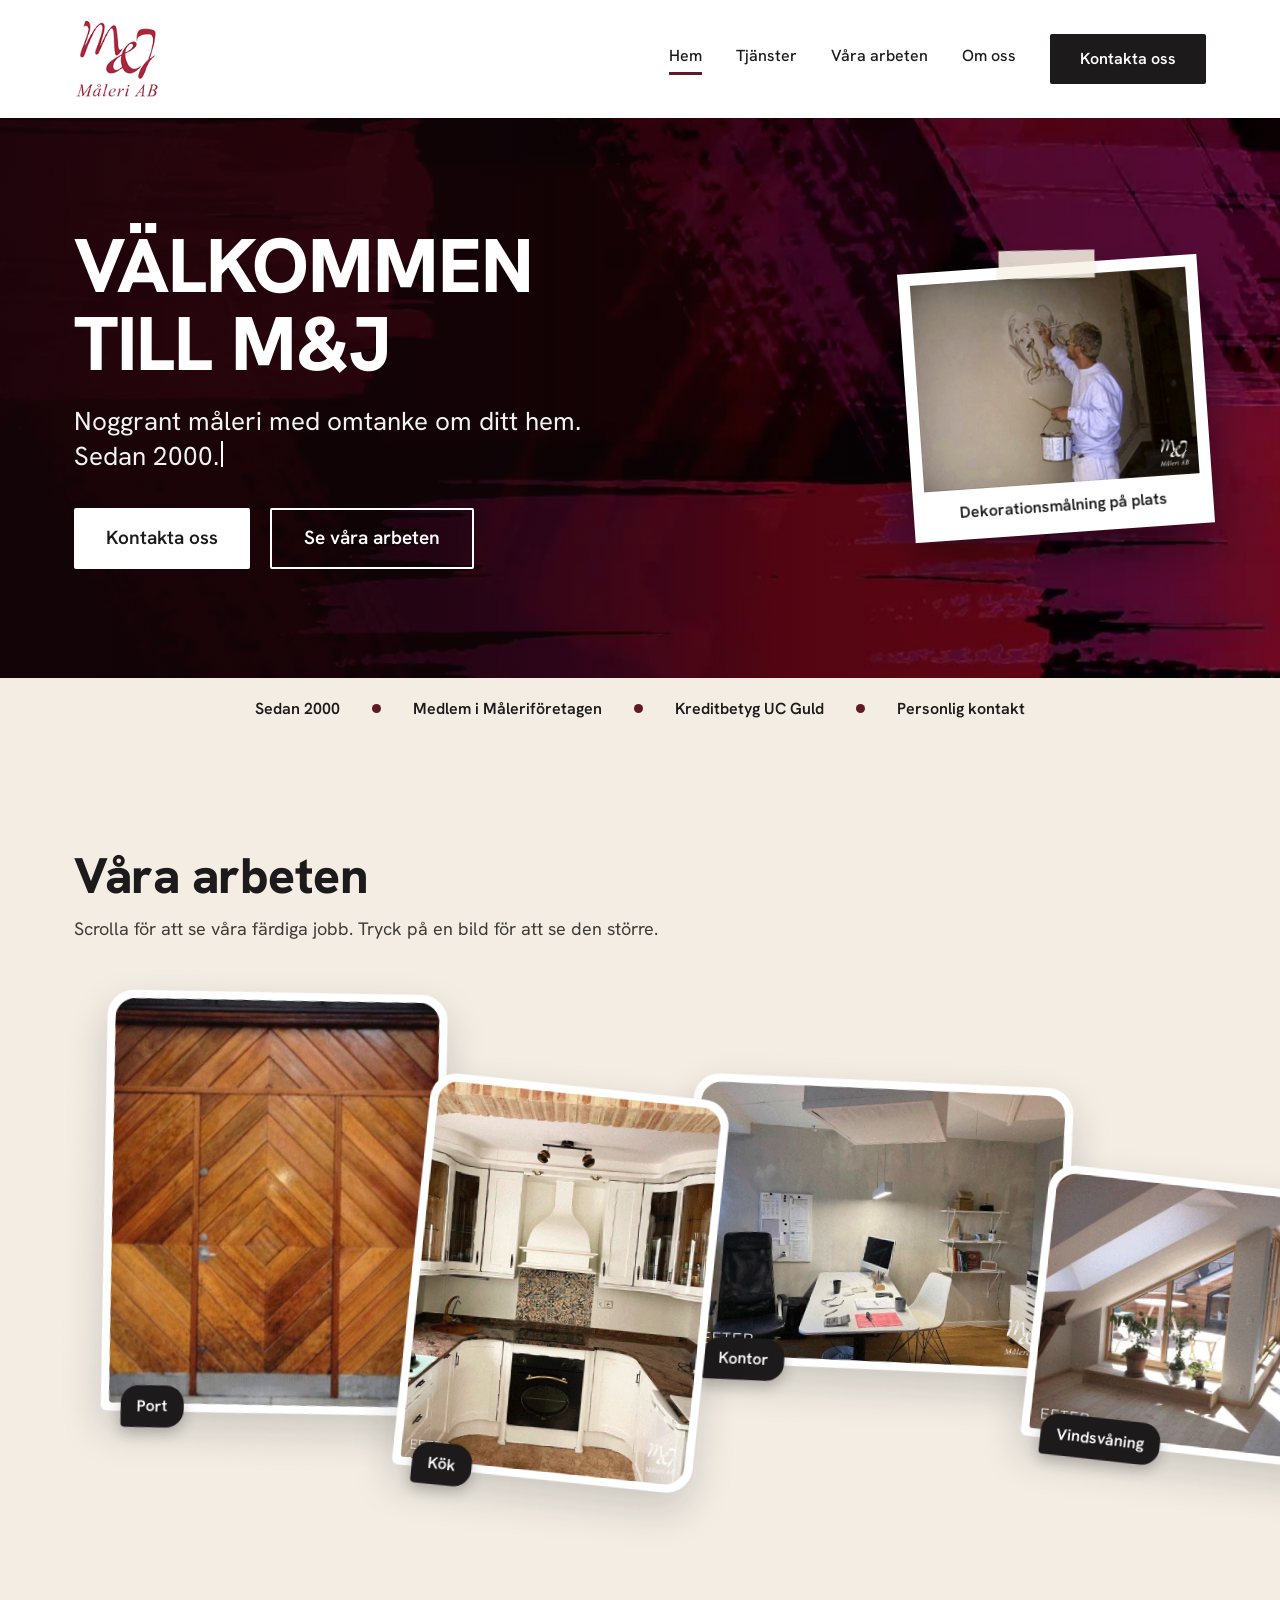
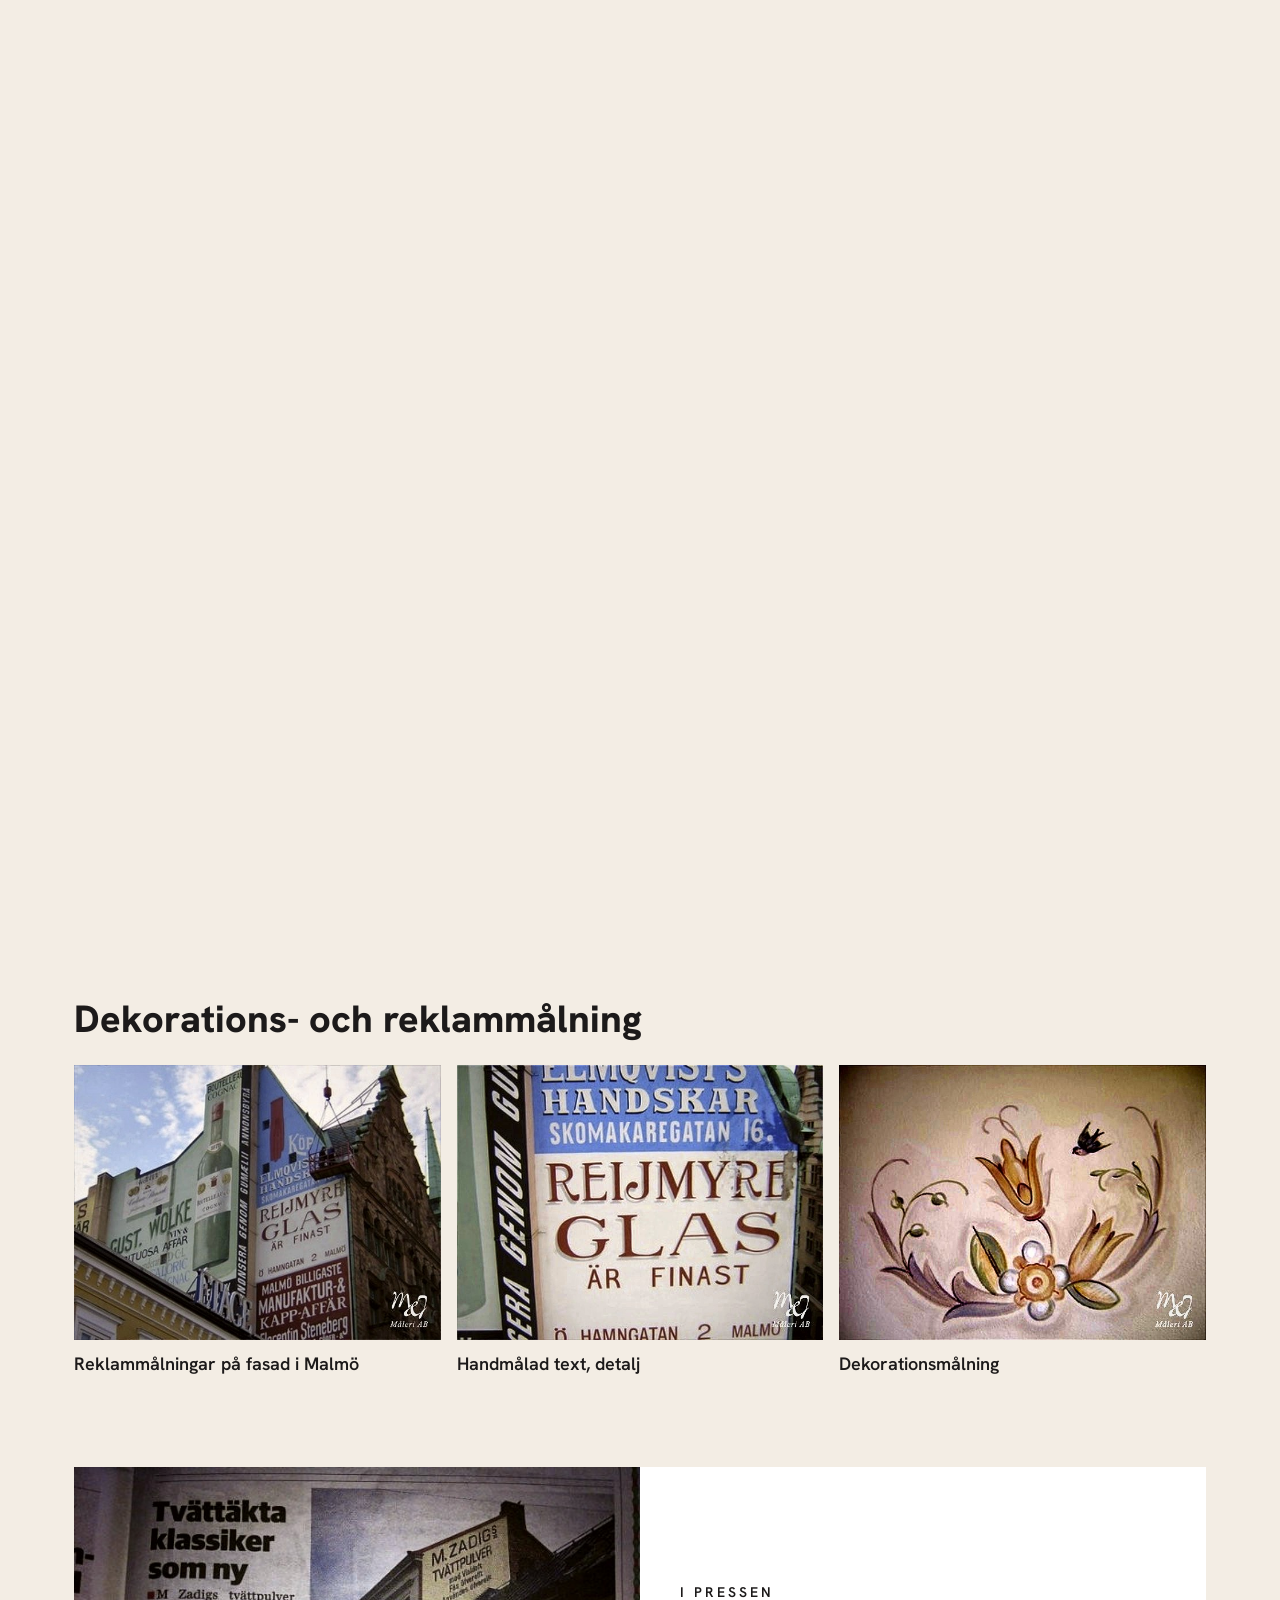
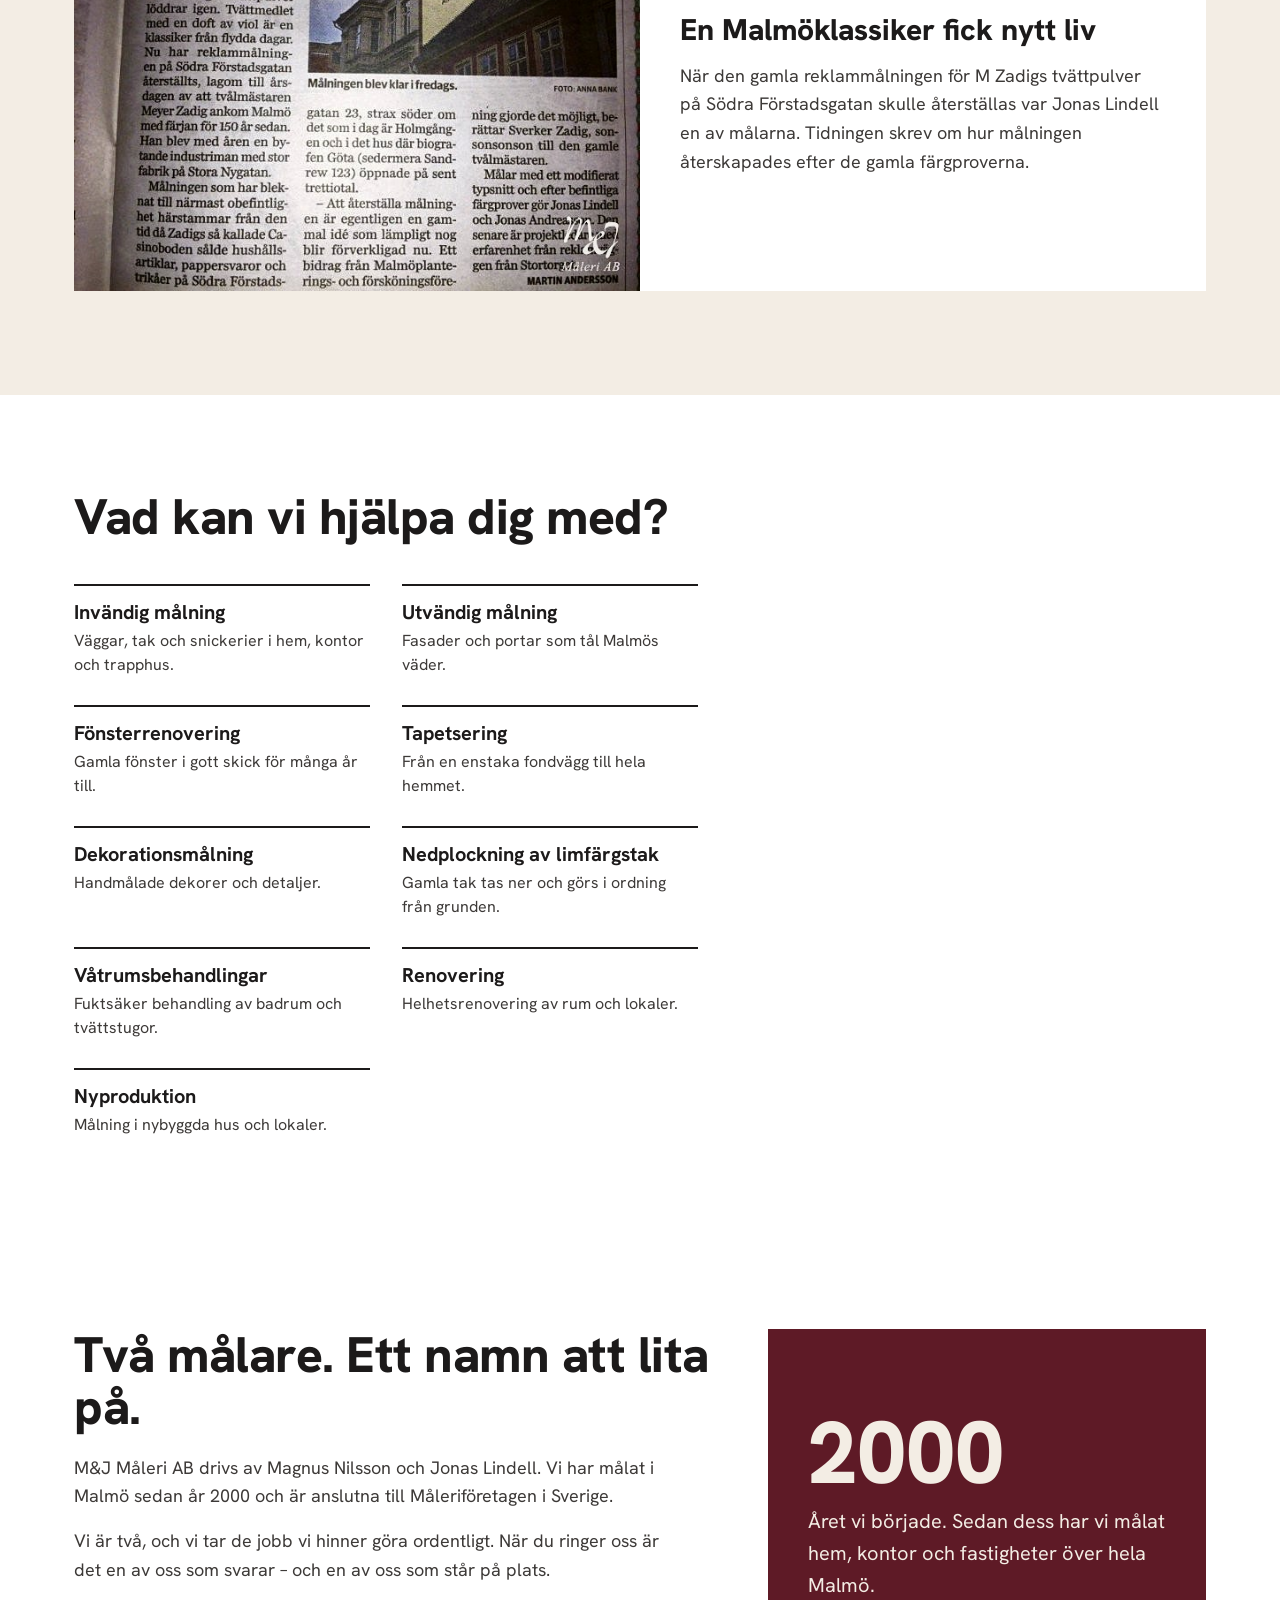
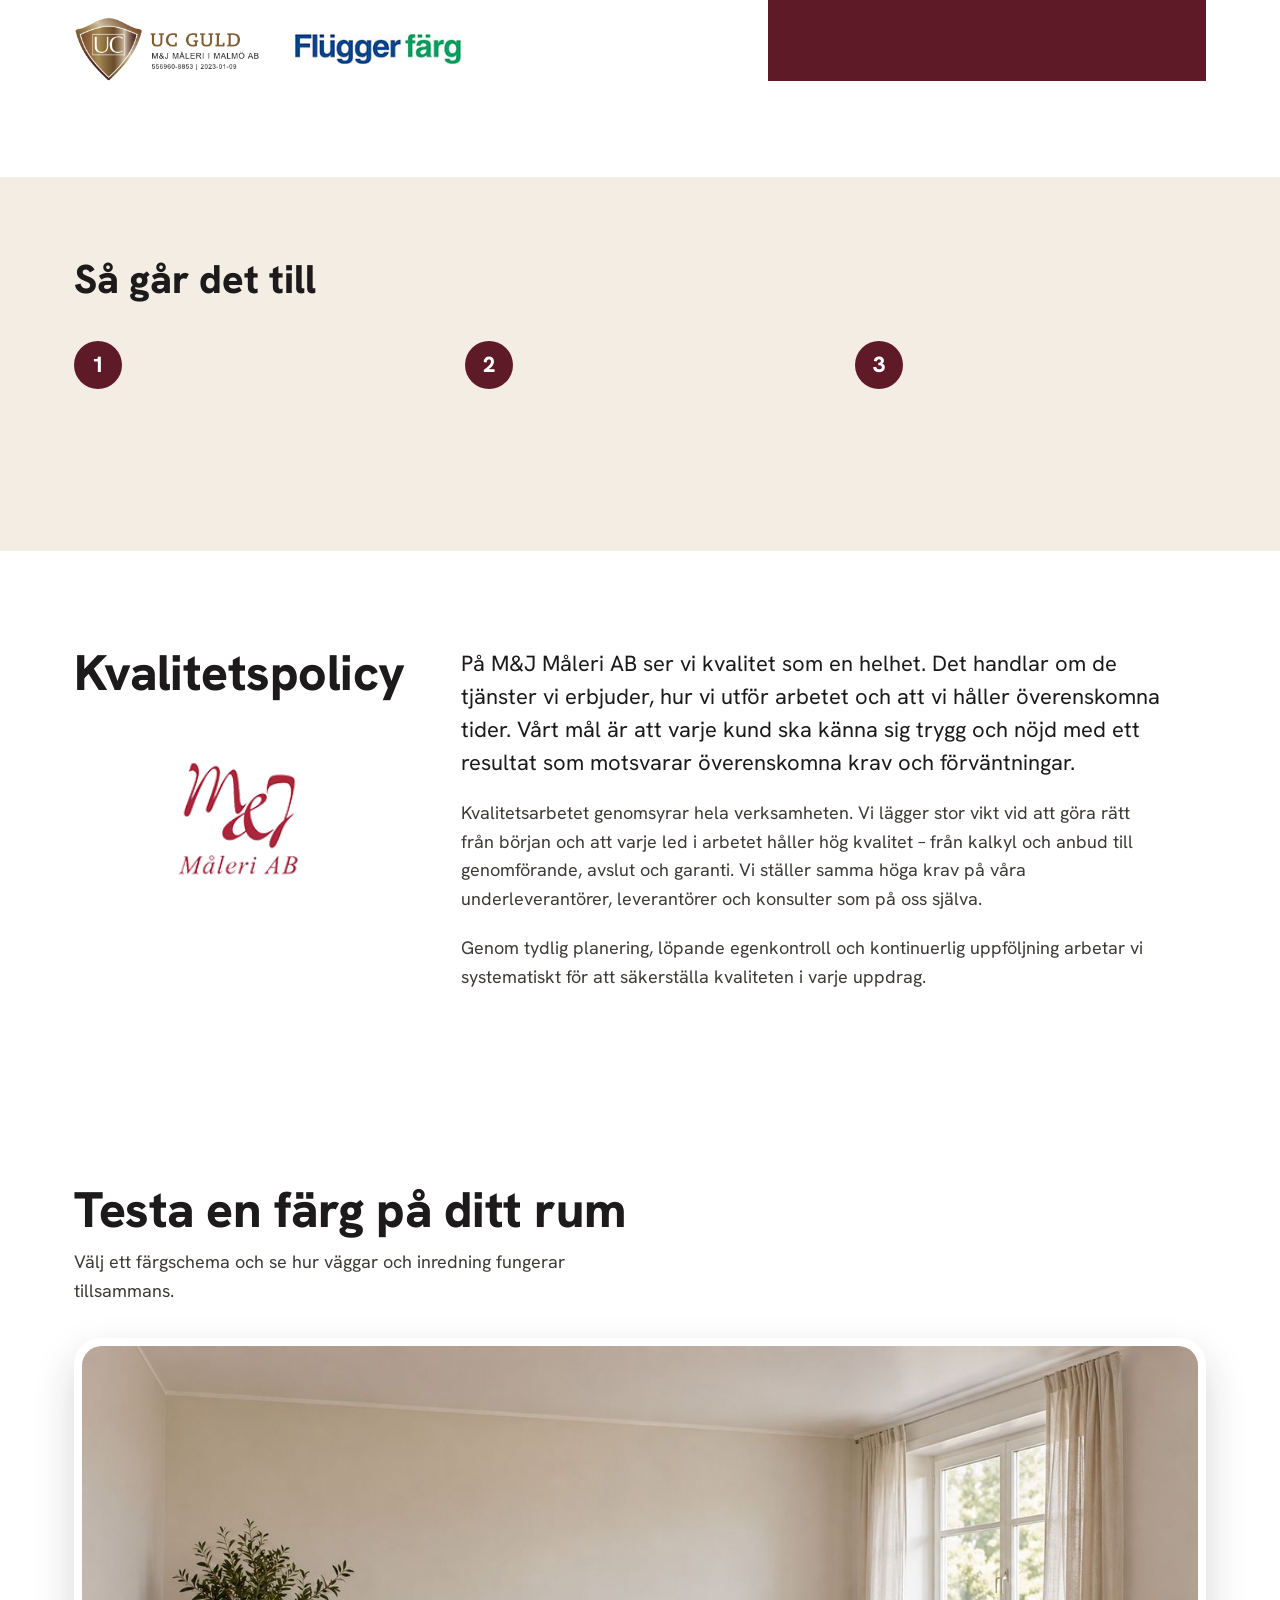
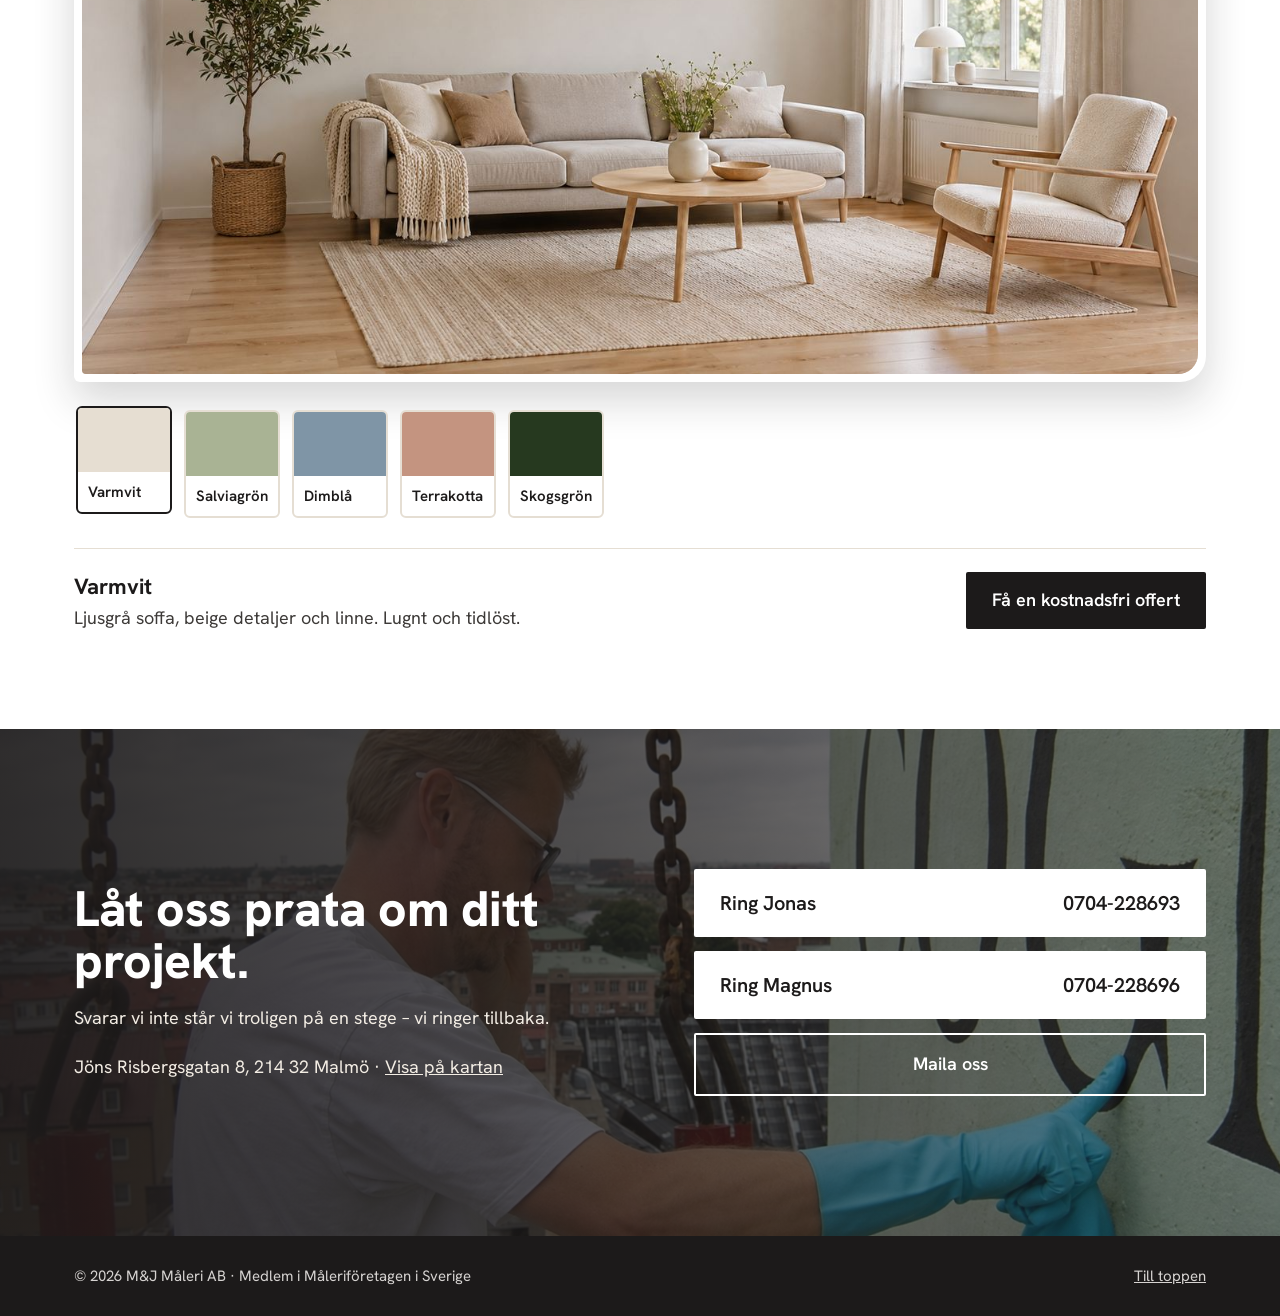
==== commit d500a5d3: "Update email link in index.html" ====
--- a/index.html
+++ b/index.html
@@ -248,7 +248,7 @@
 <div style="flex: 1 1 360px; min-width: 0; display: flex; flex-direction: column; gap: 14px;">
 <a href="tel:+46704228693" class="kt-btn" style="background: #FFFFFF; color: #1C1A1A; font-weight: 600; font-size: 20px; text-decoration: none; padding: 18px 26px; border-radius: 2px; display: flex; justify-content: space-between;"><span>Ring Jonas</span><span>0704-228693</span></a>
 <a href="tel:+46704228696" class="kt-btn" style="background: #FFFFFF; color: #1C1A1A; font-weight: 600; font-size: 20px; text-decoration: none; padding: 18px 26px; border-radius: 2px; display: flex; justify-content: space-between;"><span>Ring Magnus</span><span>0704-228696</span></a>
-<a href="mailto:[E-POSTADRESS]" class="kt-btn" style="border: 2px solid #FFFFFF; color: #FFFFFF; font-weight: 600; font-size: 18px; text-decoration: none; padding: 15px 24px; border-radius: 2px; text-align: center;">Maila oss</a>
+<a href="mailto:[jonas@mjmaleri.nu]" class="kt-btn" style="border: 2px solid #FFFFFF; color: #FFFFFF; font-weight: 600; font-size: 18px; text-decoration: none; padding: 15px 24px; border-radius: 2px; text-align: center;">Maila oss</a>
 </div>
 </div>
 </section>
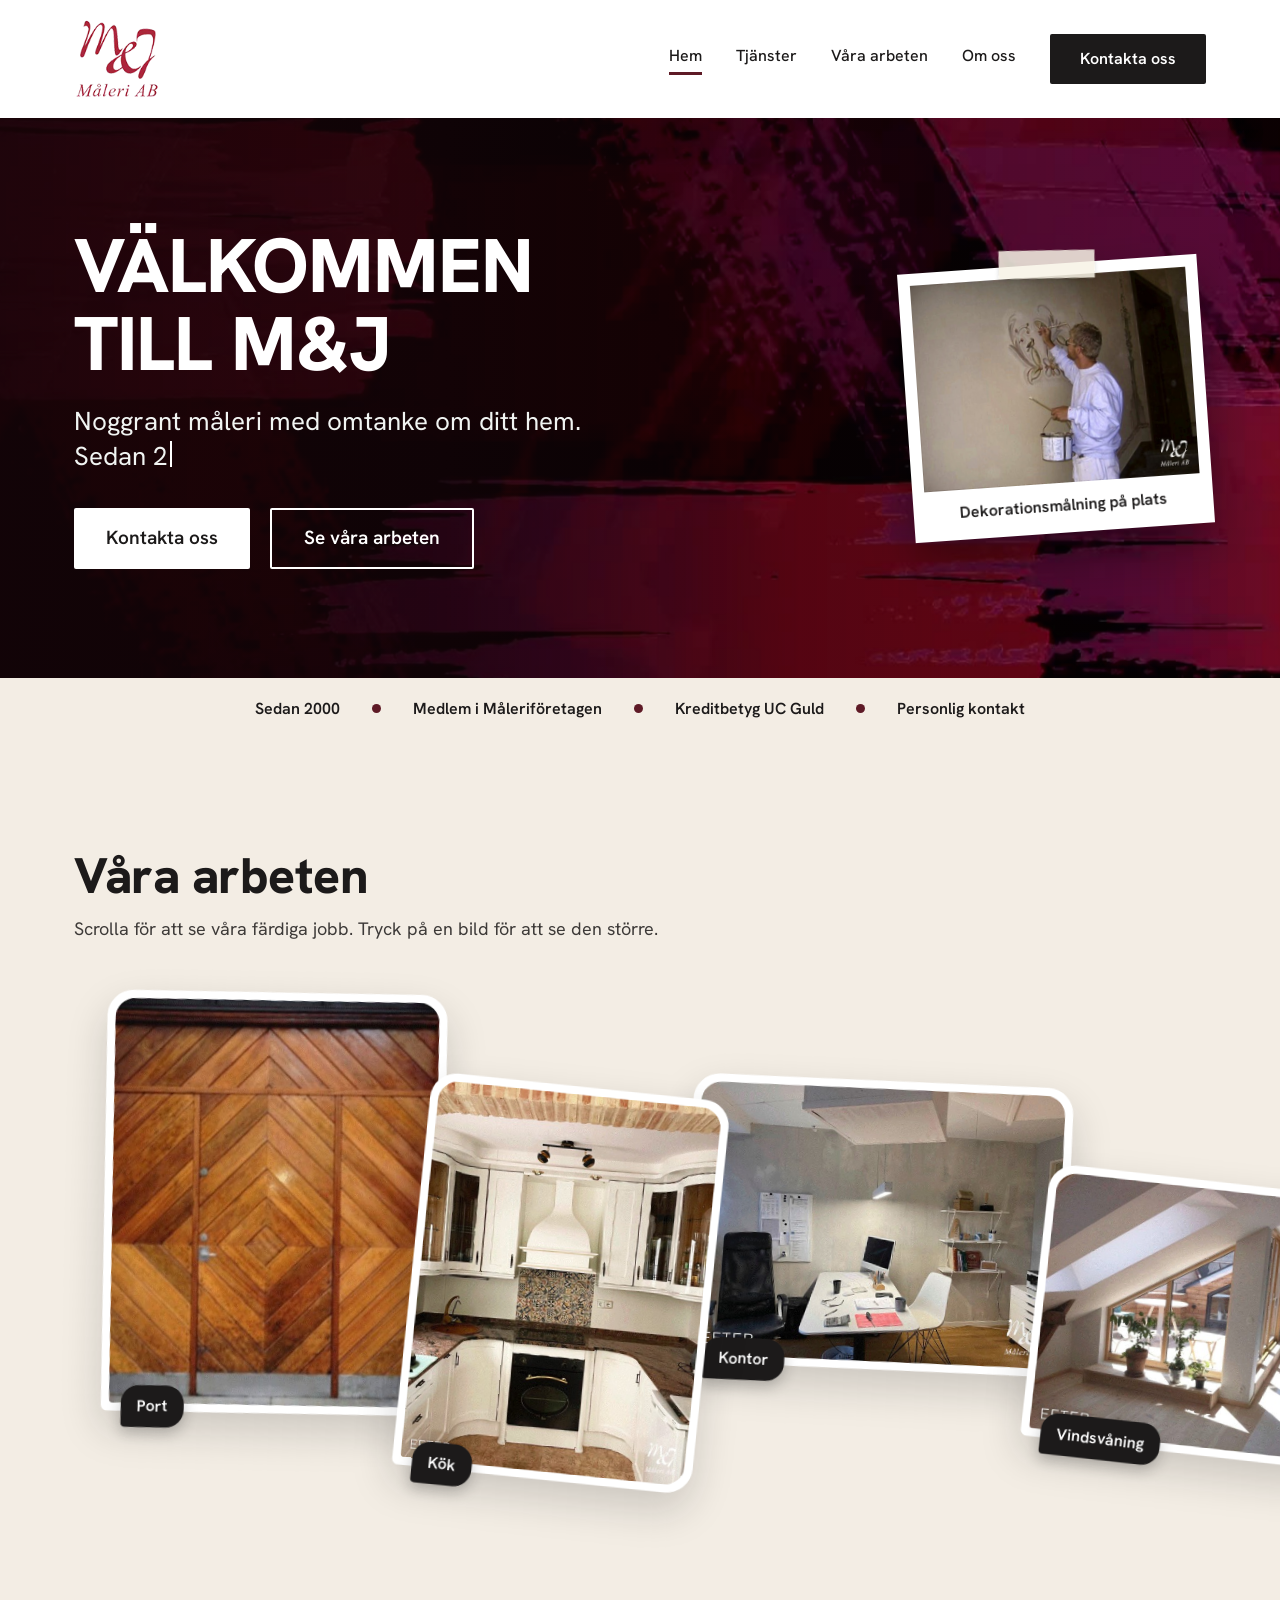
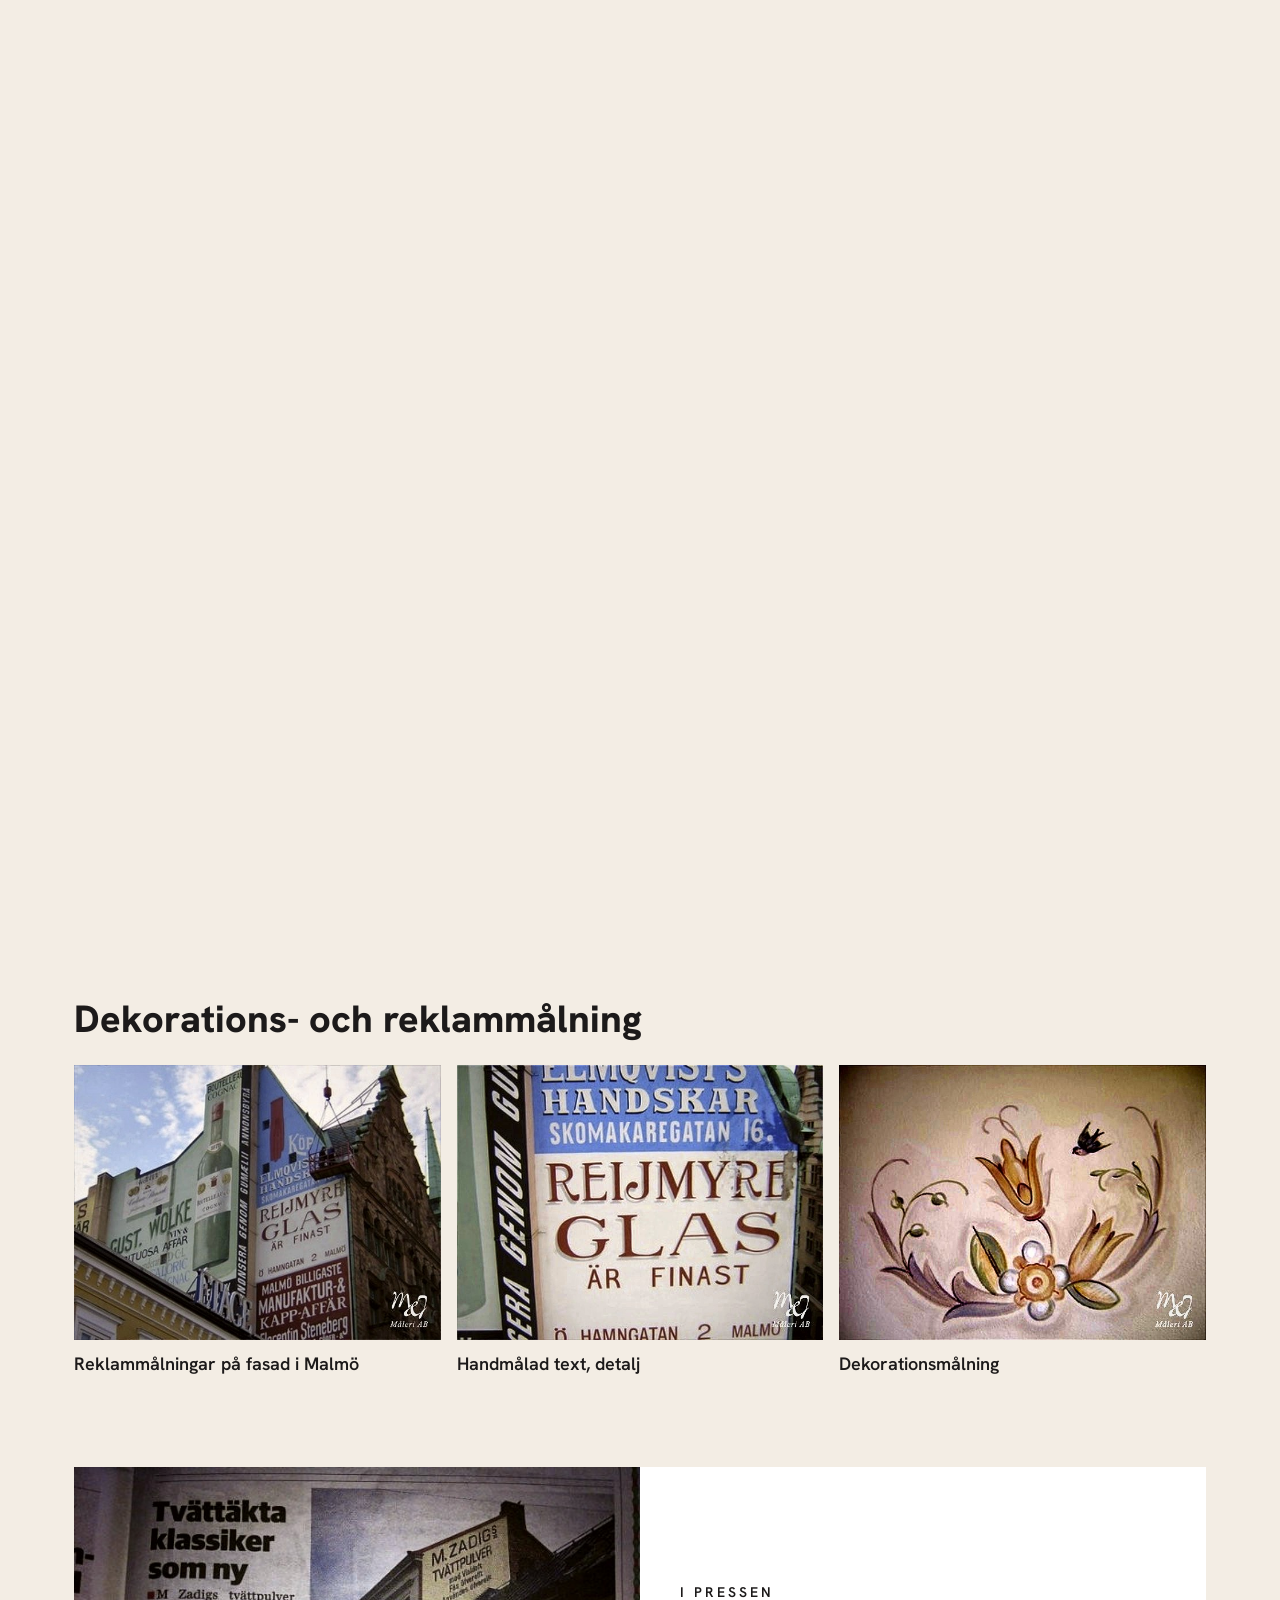
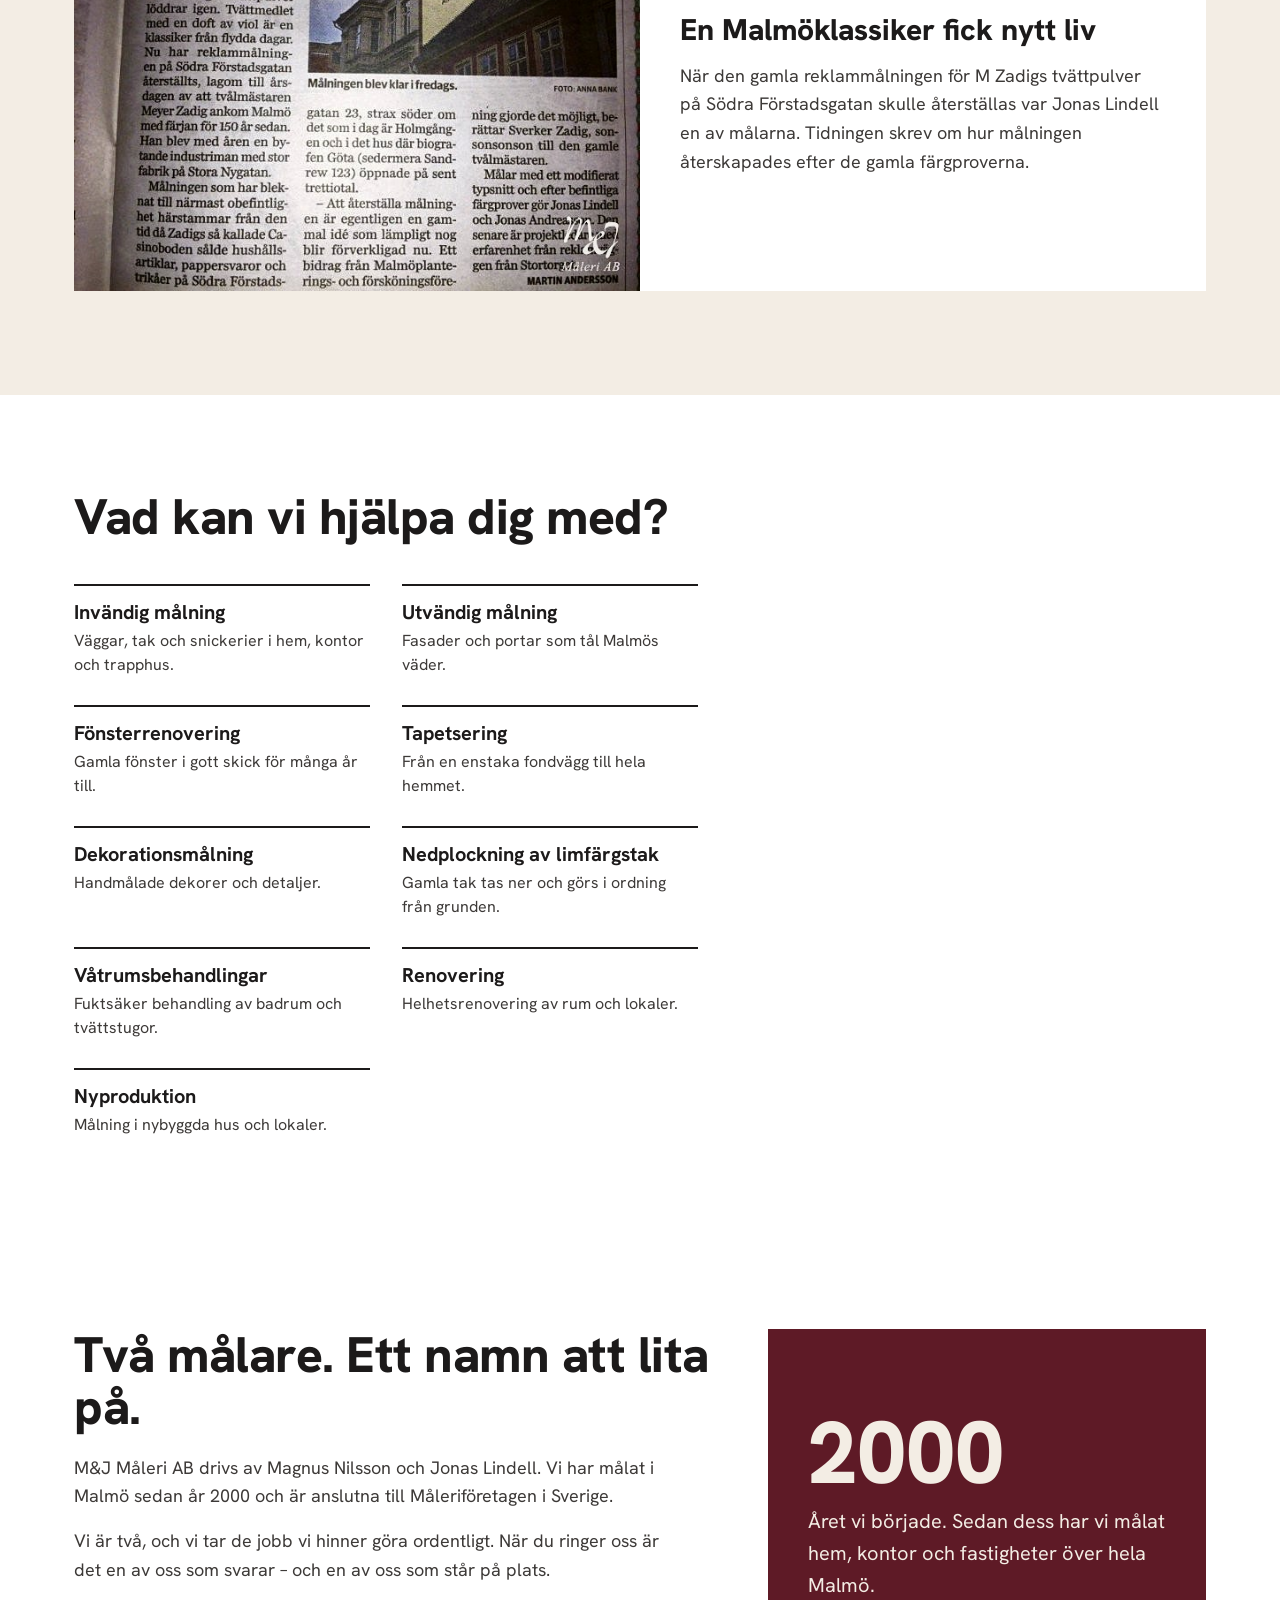
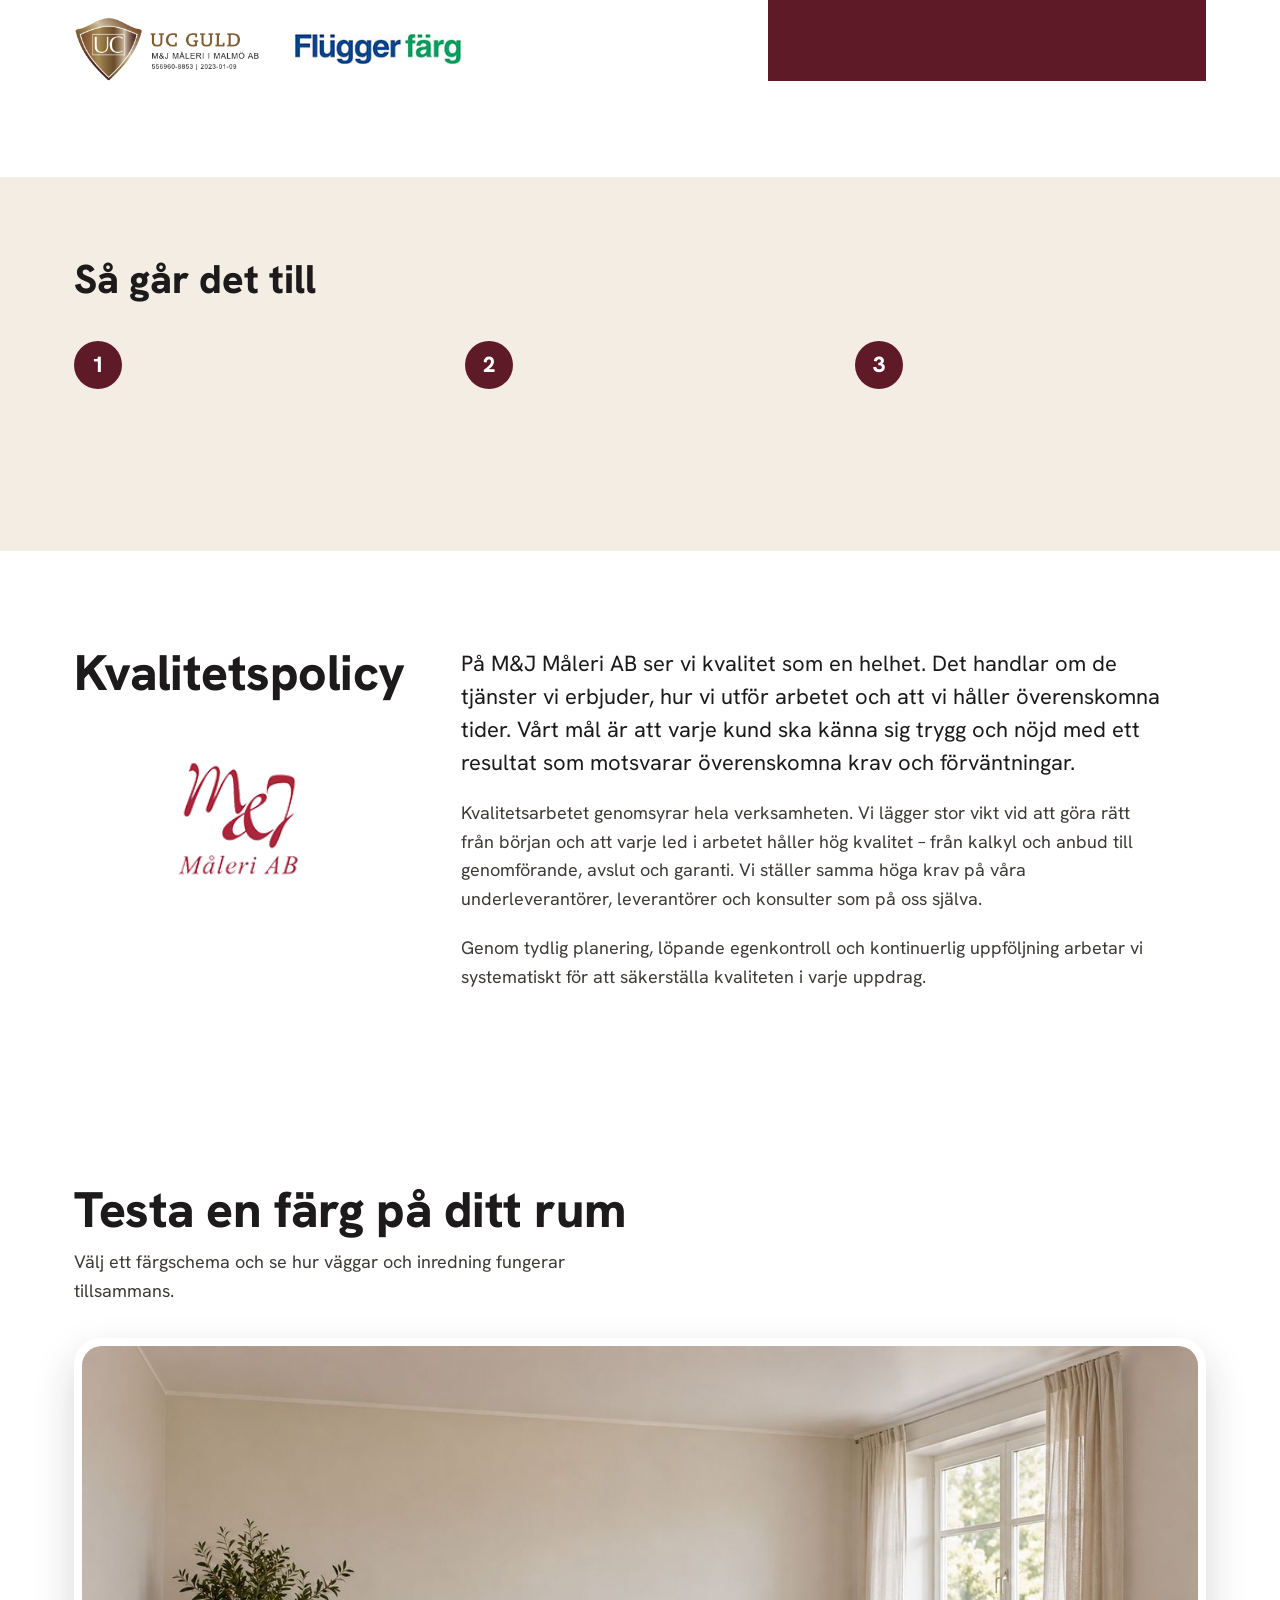
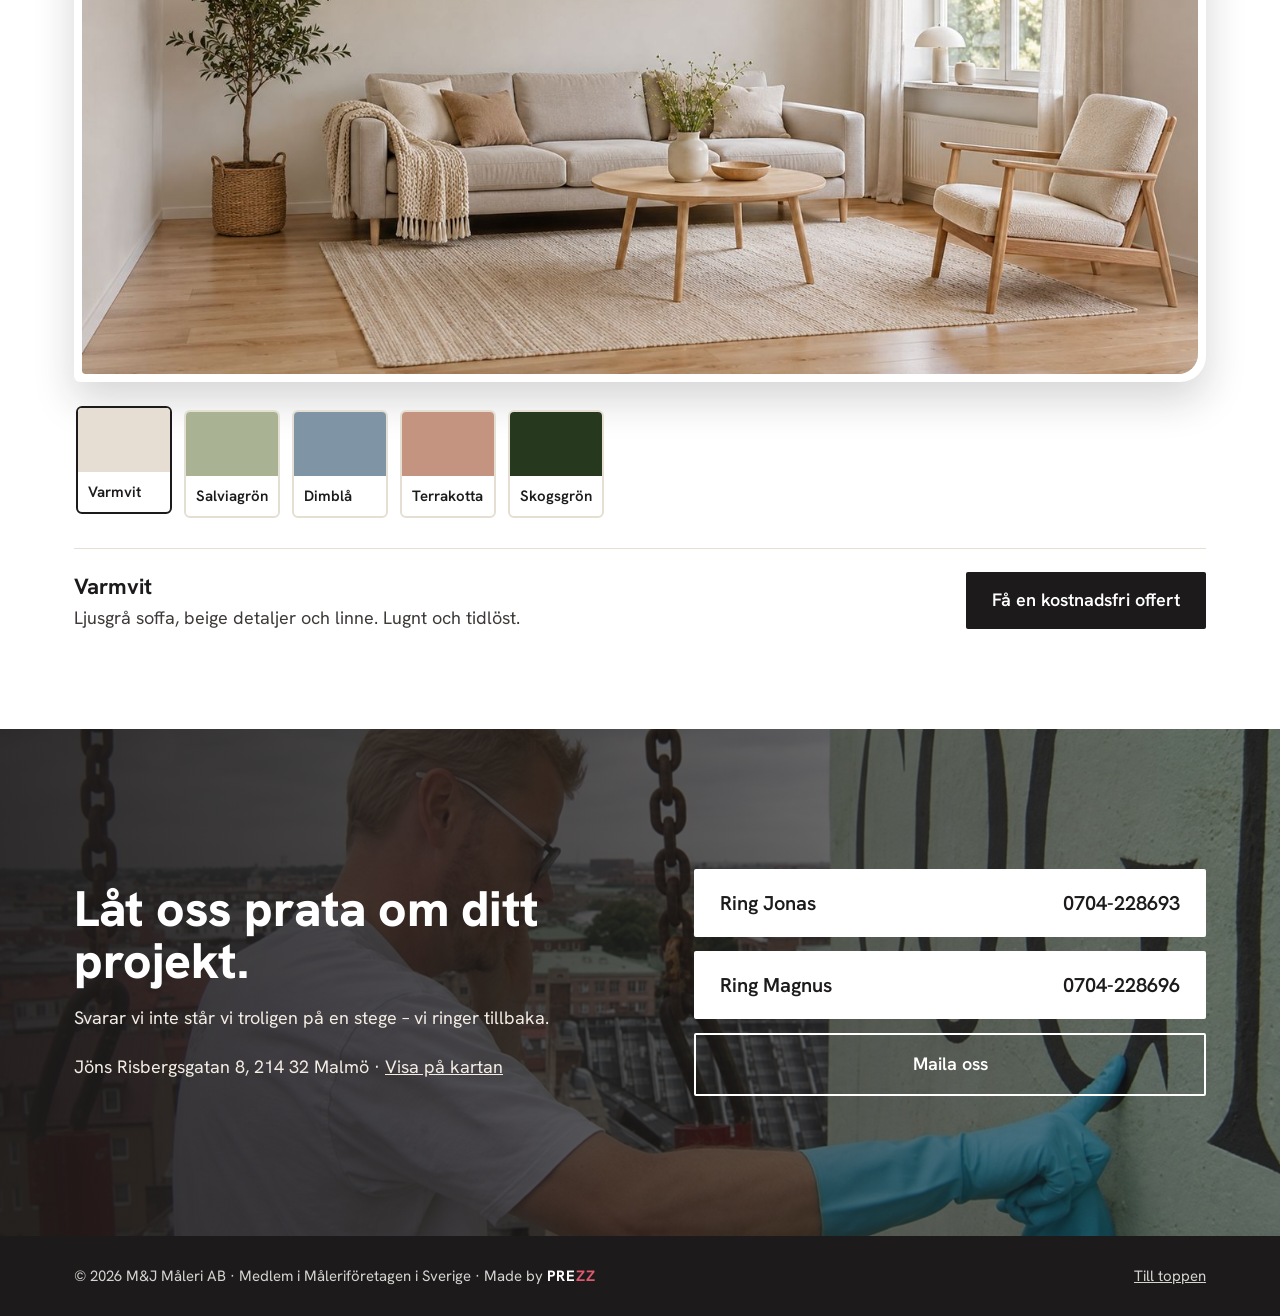
==== commit dcb8145d: "Update footer to include credit for PREZZ" ====
--- a/index.html
+++ b/index.html
@@ -255,7 +255,7 @@
 
 <footer style="background: #1C1A1A; color: #D6D3D1; font-size: 15px;">
 <div style="max-width: 1180px; margin: 0 auto; padding: 28px 24px; display: flex; flex-wrap: wrap; justify-content: space-between; gap: 12px;">
-<span>© 2026 M&amp;J Måleri AB · Medlem i Måleriföretagen i Sverige</span>
+<span>© 2026 M&amp;J Måleri AB · Medlem i Måleriföretagen i Sverige · Made by <strong style="color: #FFFFFF; letter-spacing: 1px;">PRE<span style="color: #E05A6E;">ZZ</span></strong></span>
 <a href="#top" style="color: #D6D3D1;">Till toppen</a>
 </div>
 </footer>
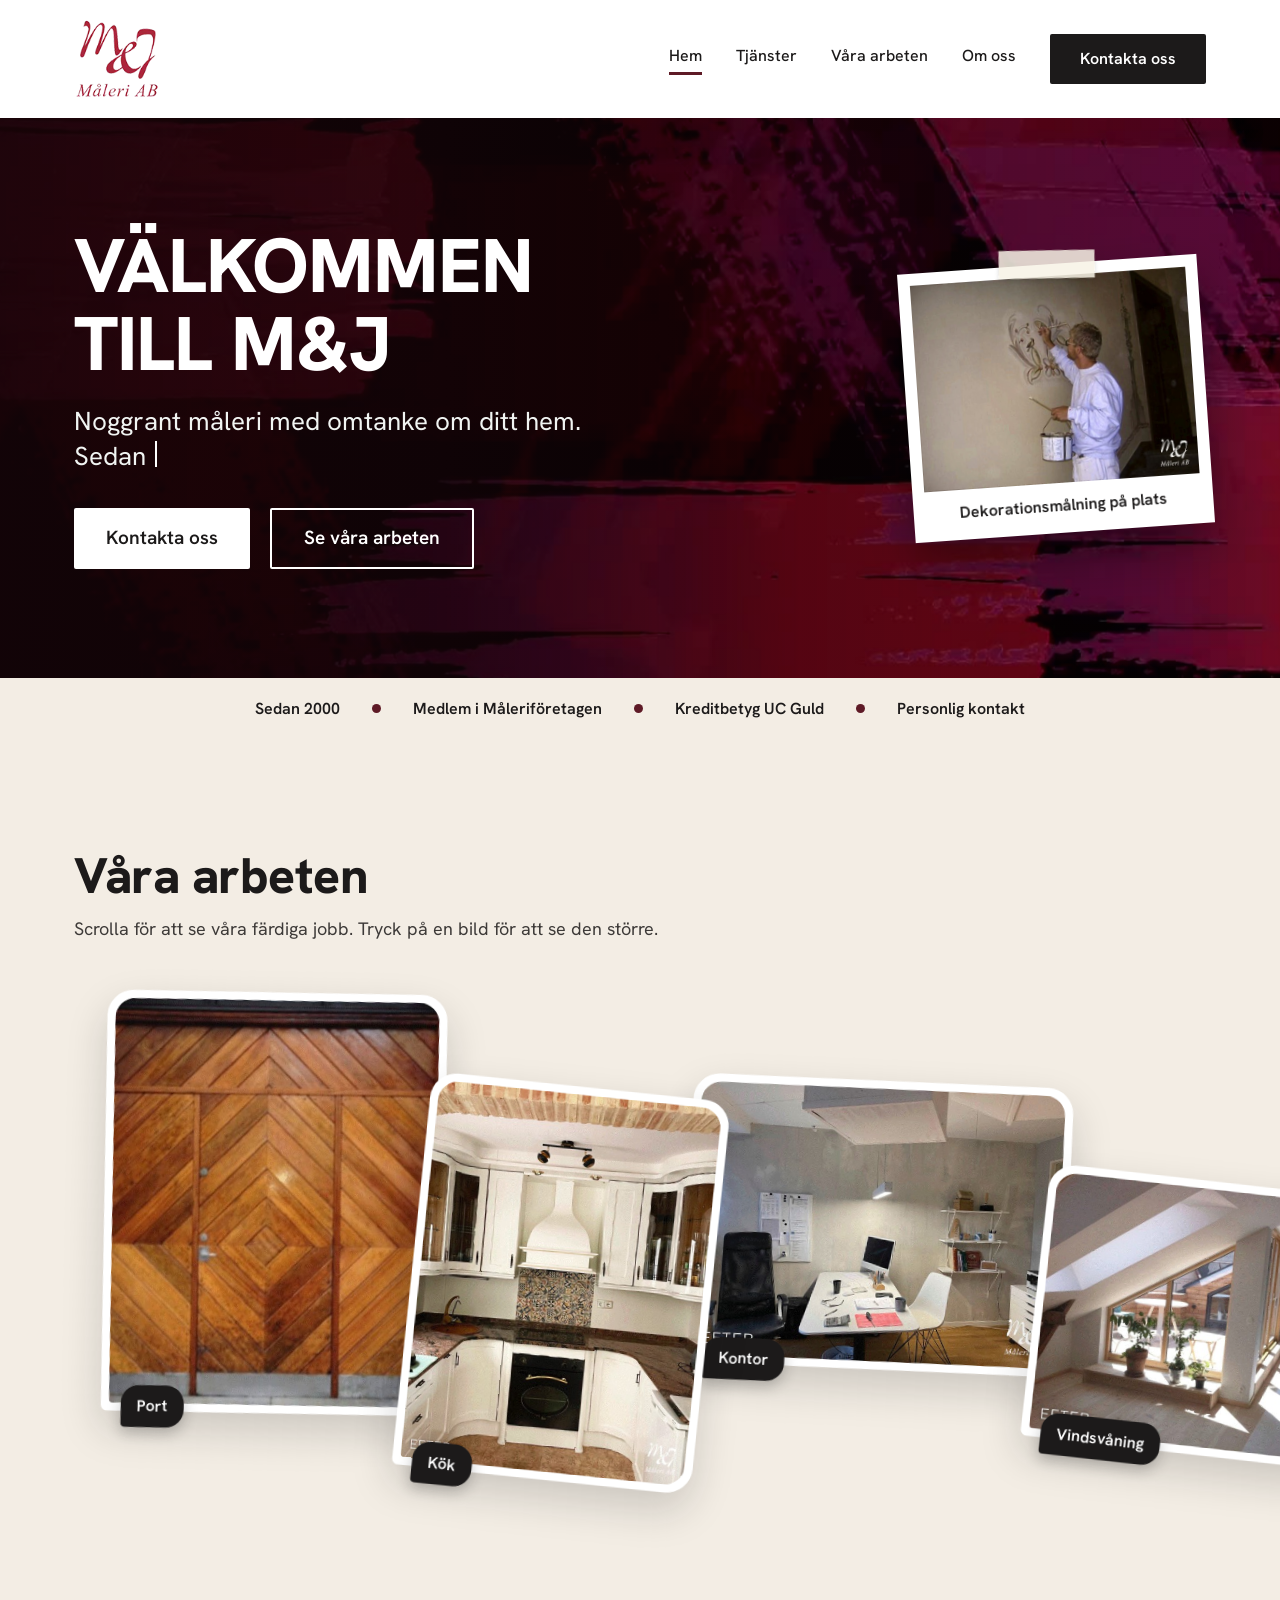
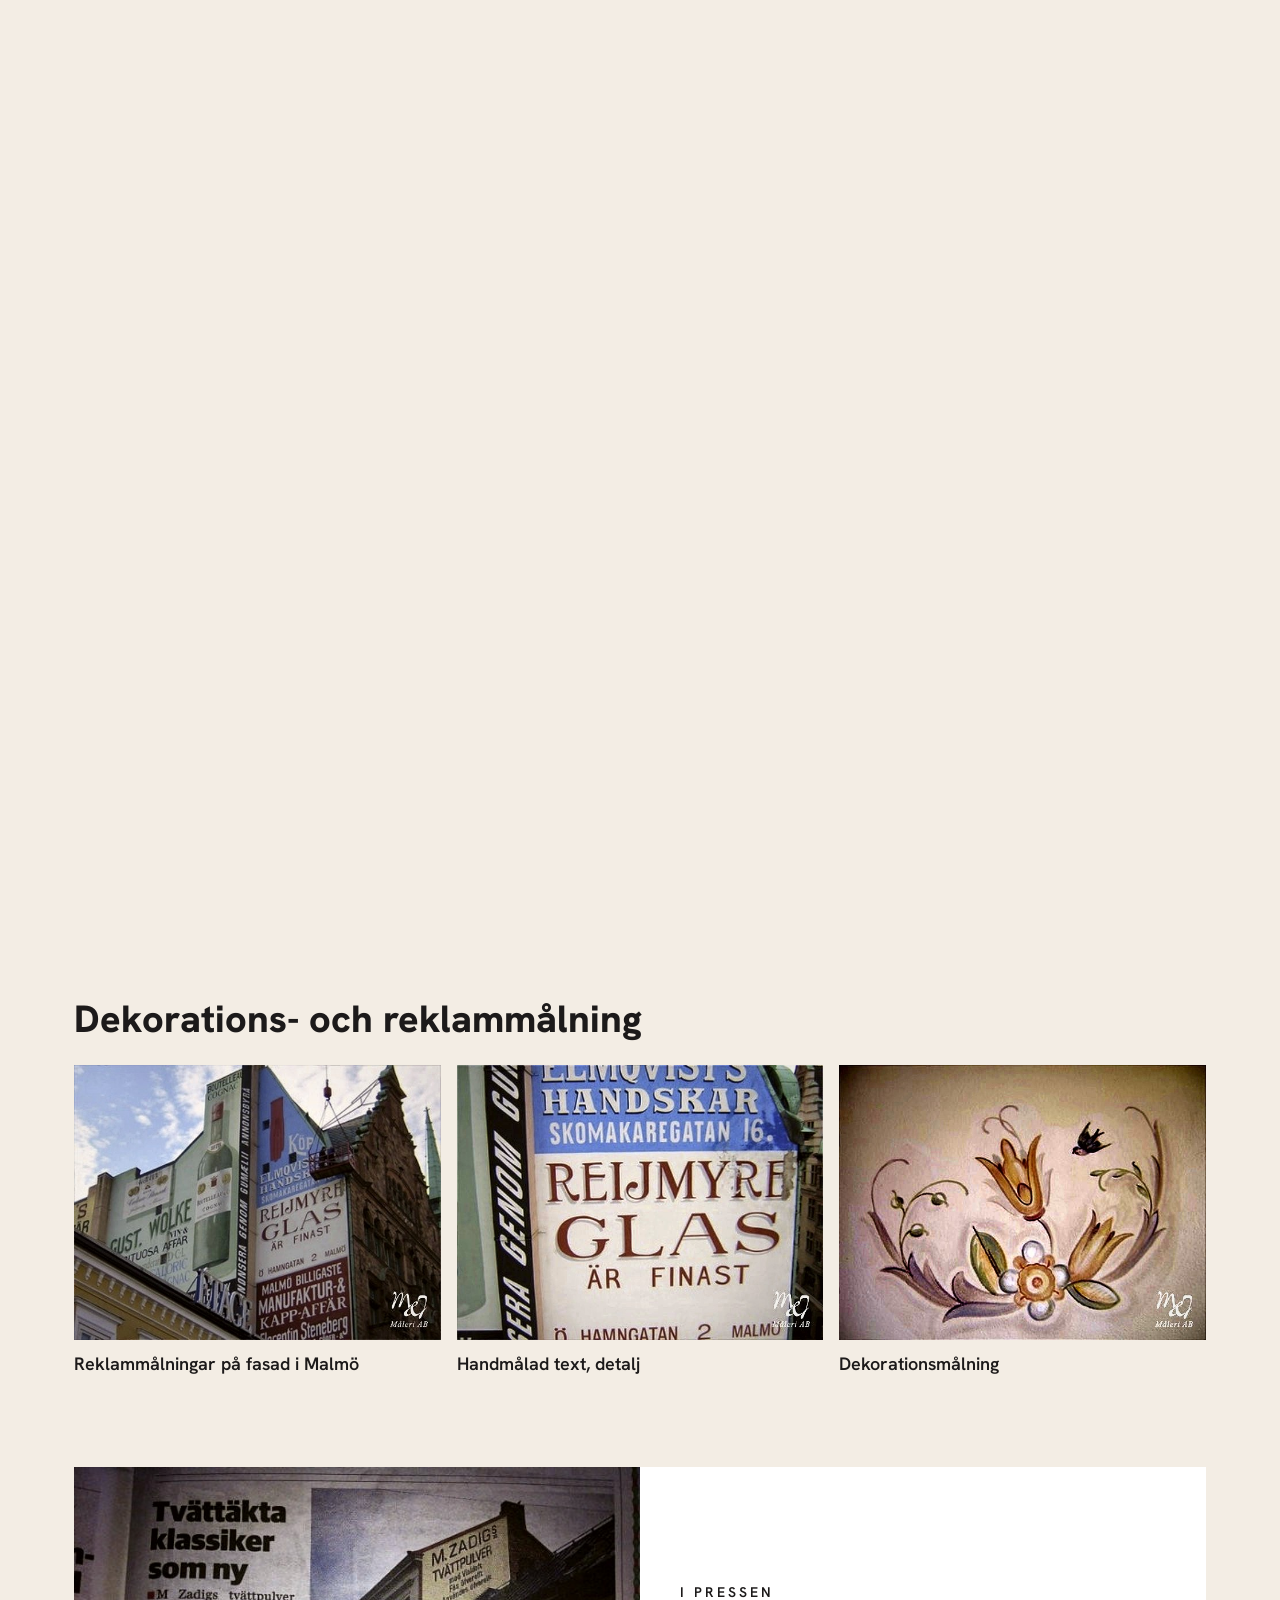
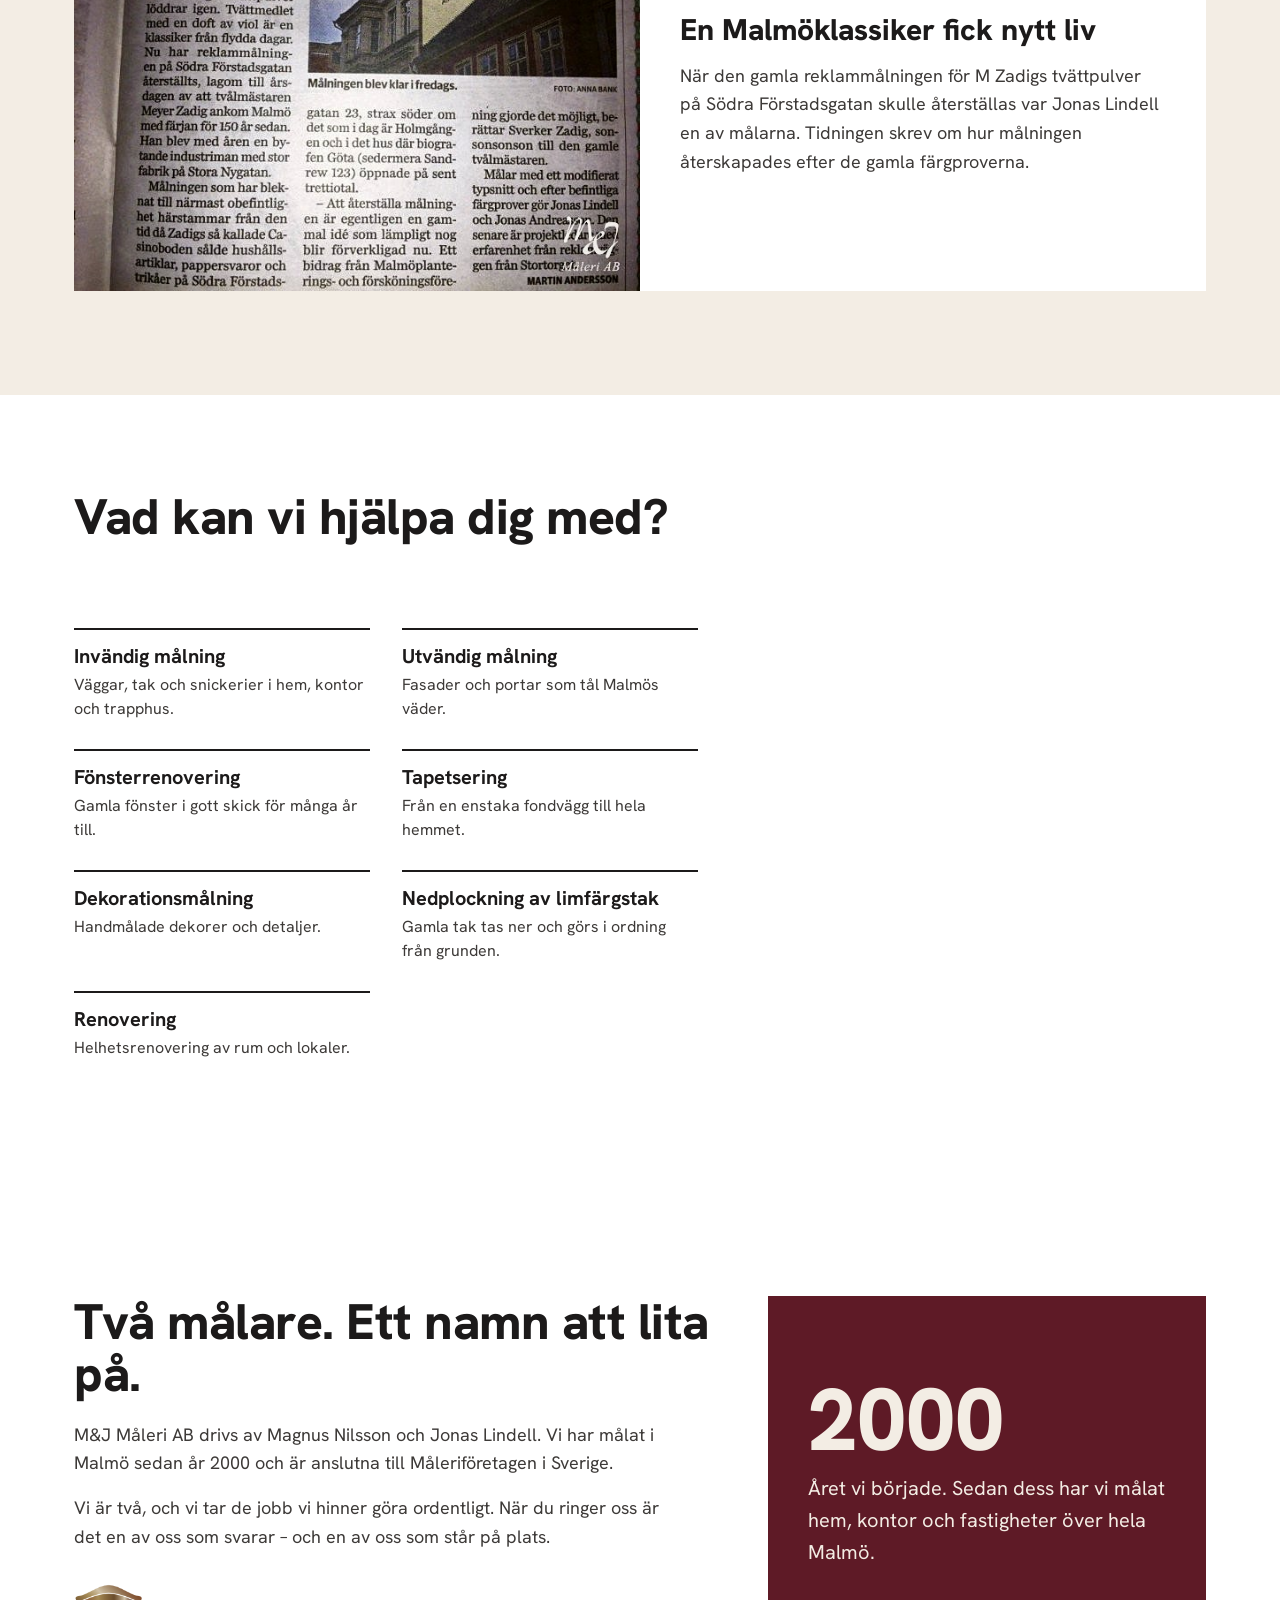
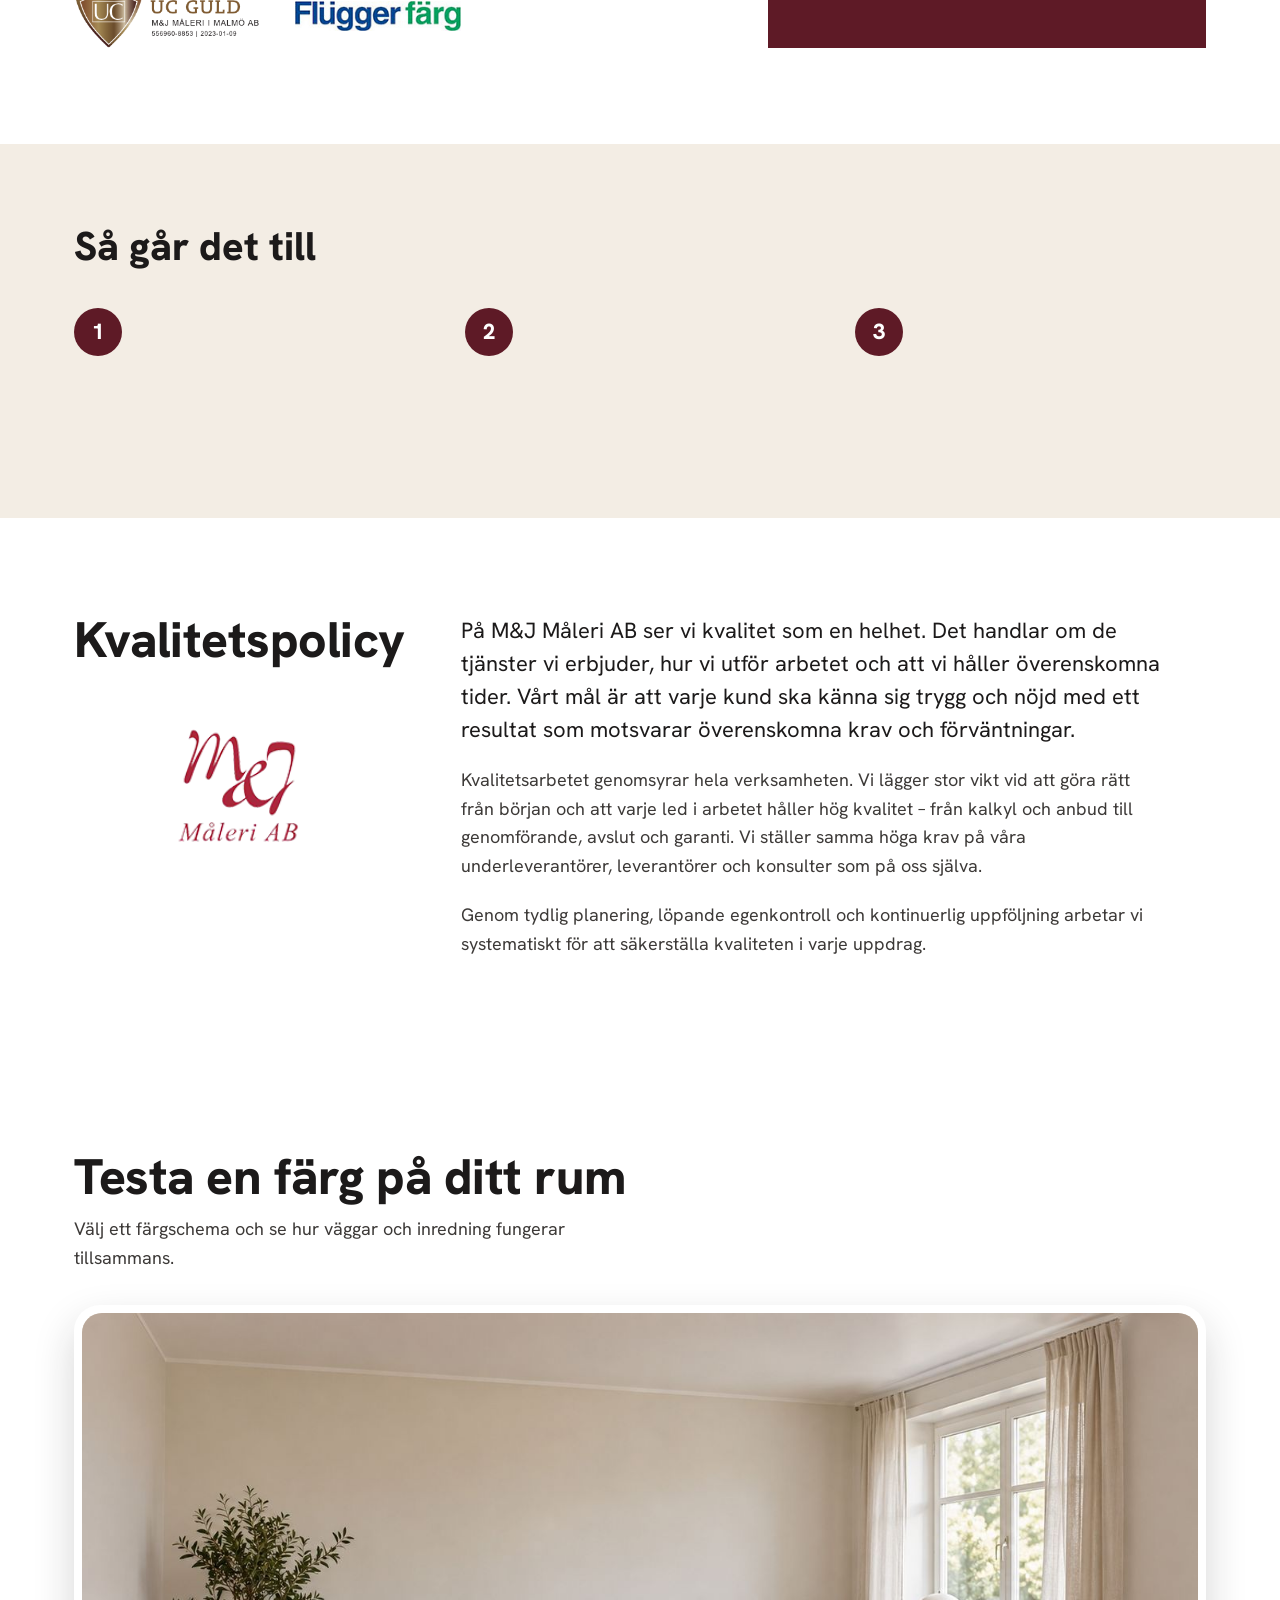
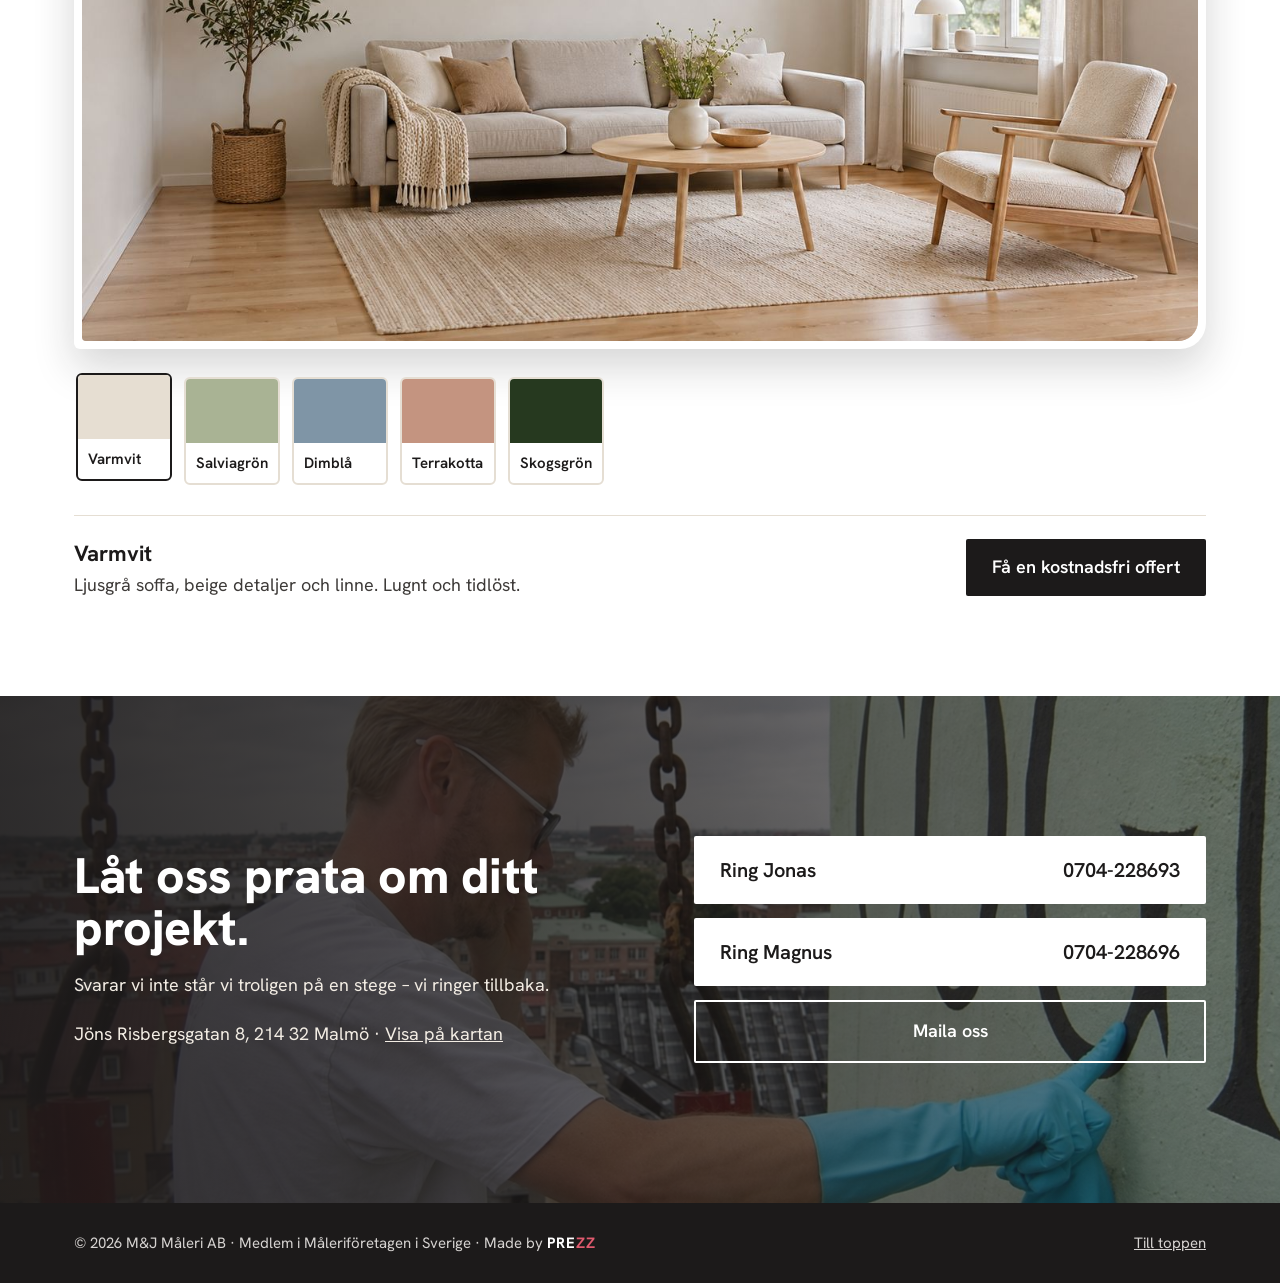
==== commit 40db6f0b: "Update services offered in index.html" ====
--- a/index.html
+++ b/index.html
@@ -145,9 +145,9 @@
 <div class="rv" style="border-top: 2px solid #1C1A1A; padding-top: 14px;"><h3 style="margin: 0 0 4px; font-weight: 700; font-size: 20px; line-height: 1.25; color: #1C1A1A;">Tapetsering</h3><p style="margin: 0; font-size: 16px; line-height: 1.5;">Från en enstaka fondvägg till hela hemmet.</p></div>
 <div class="rv" style="border-top: 2px solid #1C1A1A; padding-top: 14px;"><h3 style="margin: 0 0 4px; font-weight: 700; font-size: 20px; line-height: 1.25; color: #1C1A1A;">Dekorationsmålning</h3><p style="margin: 0; font-size: 16px; line-height: 1.5;">Handmålade dekorer och detaljer.</p></div>
 <div class="rv" style="border-top: 2px solid #1C1A1A; padding-top: 14px;"><h3 style="margin: 0 0 4px; font-weight: 700; font-size: 20px; line-height: 1.25; color: #1C1A1A;">Nedplockning av limfärgstak</h3><p style="margin: 0; font-size: 16px; line-height: 1.5;">Gamla tak tas ner och görs i ordning från grunden.</p></div>
-<div class="rv" style="border-top: 2px solid #1C1A1A; padding-top: 14px;"><h3 style="margin: 0 0 4px; font-weight: 700; font-size: 20px; line-height: 1.25; color: #1C1A1A;">Våtrumsbehandlingar</h3><p style="margin: 0; font-size: 16px; line-height: 1.5;">Fuktsäker behandling av badrum och tvättstugor.</p></div>
+
 <div class="rv" style="border-top: 2px solid #1C1A1A; padding-top: 14px;"><h3 style="margin: 0 0 4px; font-weight: 700; font-size: 20px; line-height: 1.25; color: #1C1A1A;">Renovering</h3><p style="margin: 0; font-size: 16px; line-height: 1.5;">Helhetsrenovering av rum och lokaler.</p></div>
-<div class="rv" style="border-top: 2px solid #1C1A1A; padding-top: 14px;"><h3 style="margin: 0 0 4px; font-weight: 700; font-size: 20px; line-height: 1.25; color: #1C1A1A;">Nyproduktion</h3><p style="margin: 0; font-size: 16px; line-height: 1.5;">Målning i nybyggda hus och lokaler.</p></div>
+
 </div>
 <div class="tools-stage" aria-hidden="true" style="flex: 0 1 460px; position: relative; height: 520px;">
 <img class="tool tool-fan" src="images/verktyg-fargflakt.webp" alt="" style="left: 0; bottom: 70px; width: 86%;">
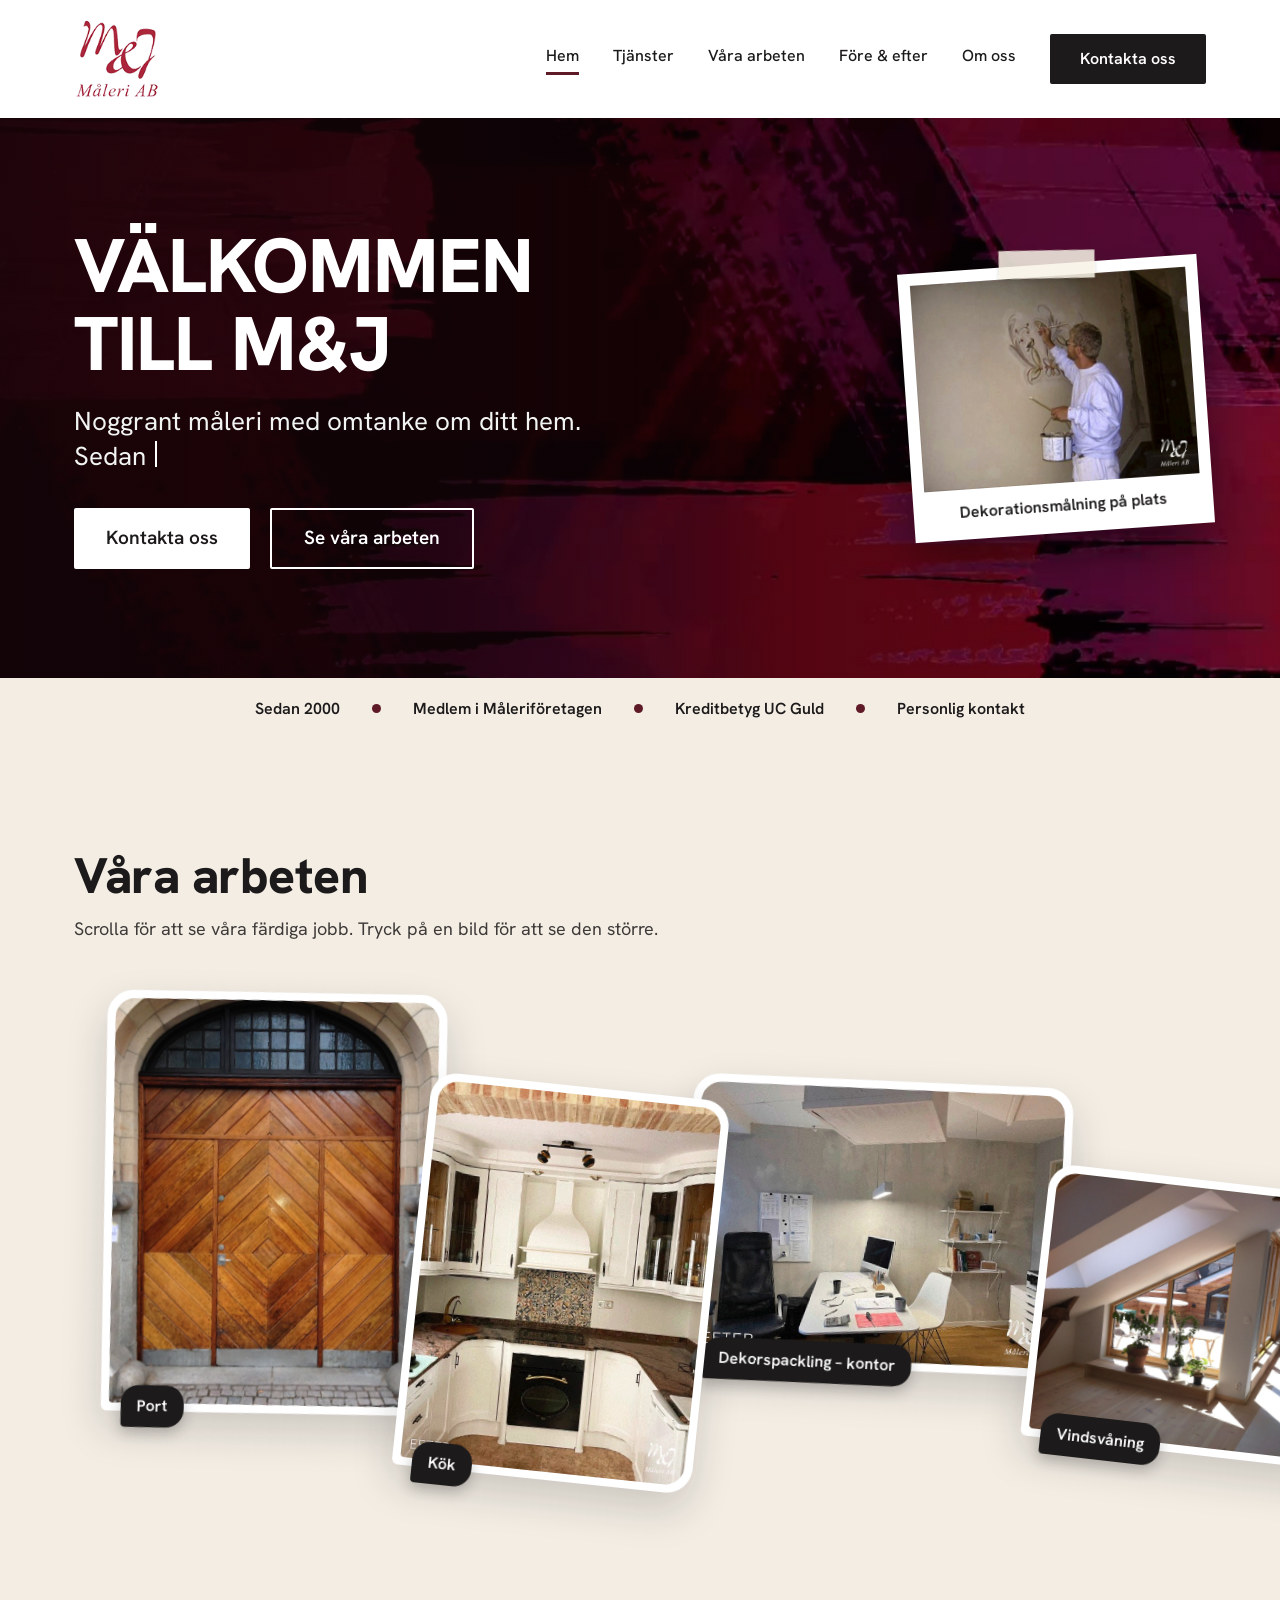
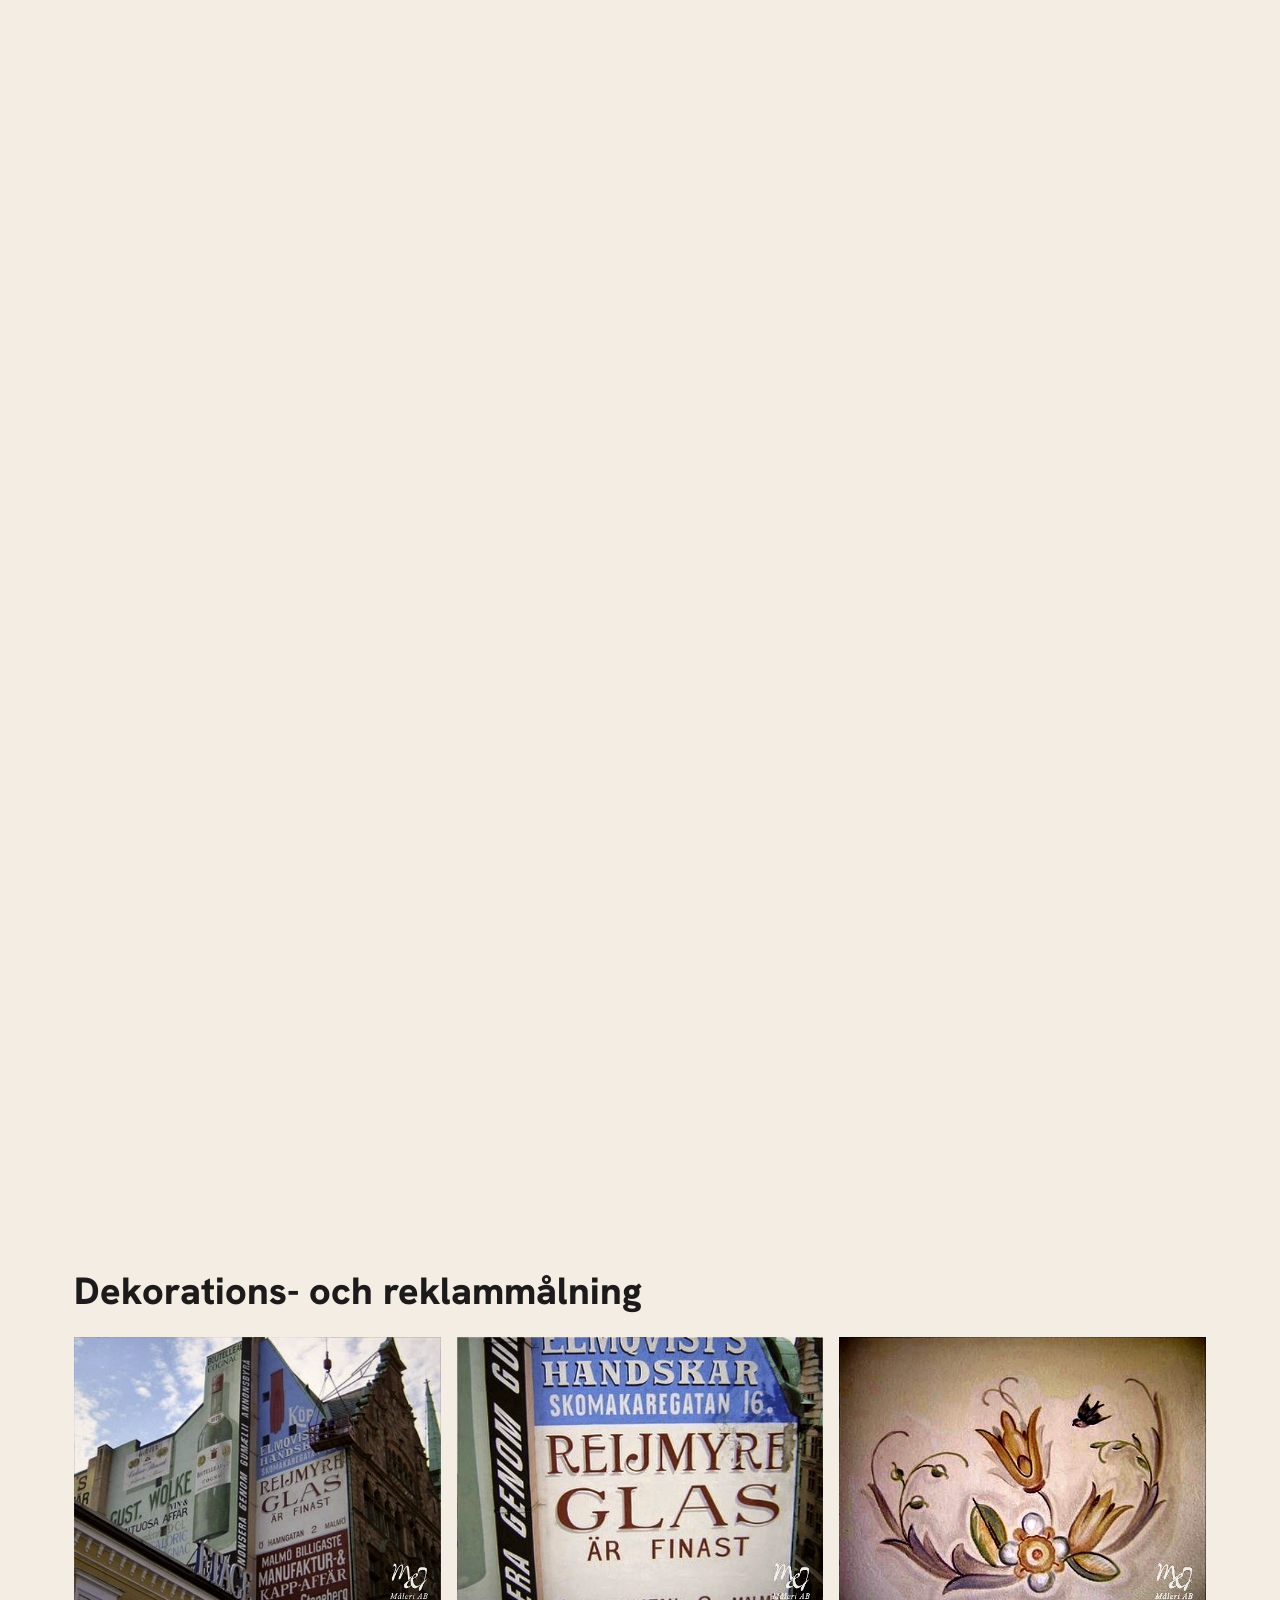
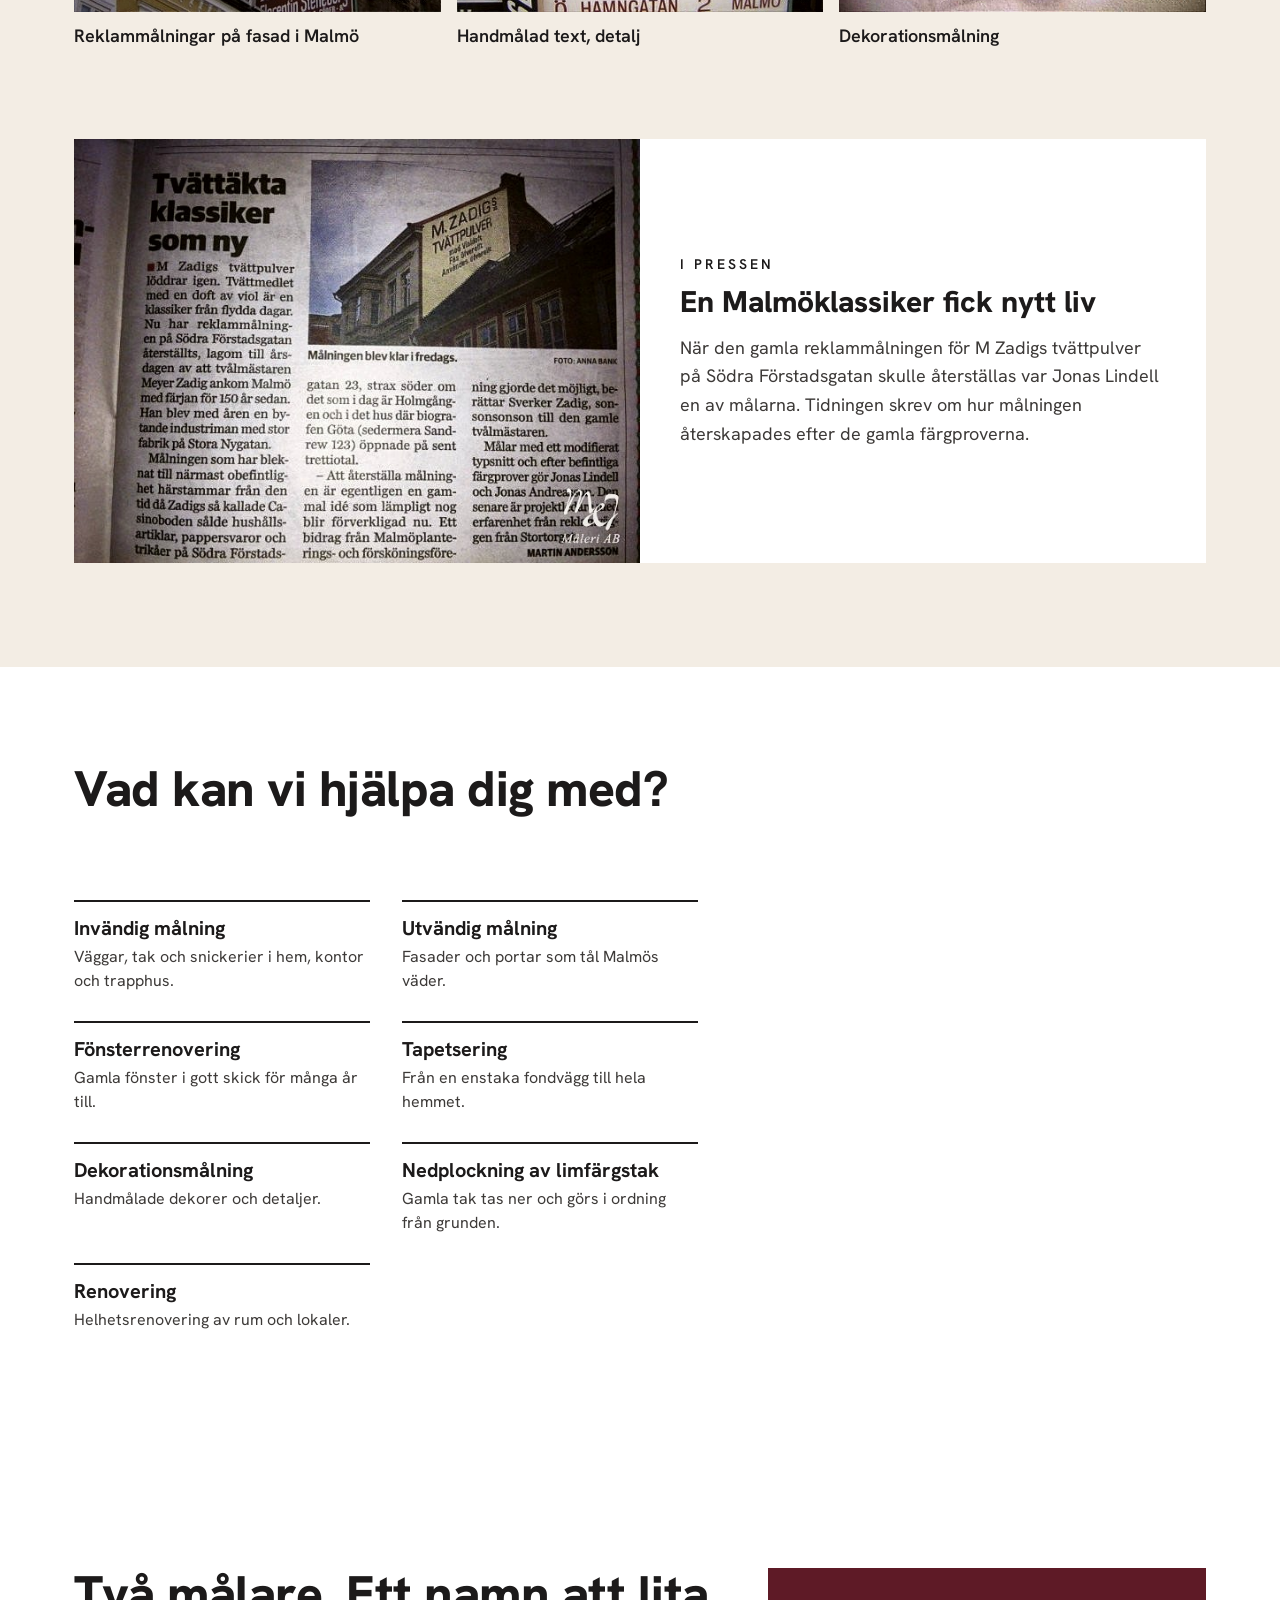
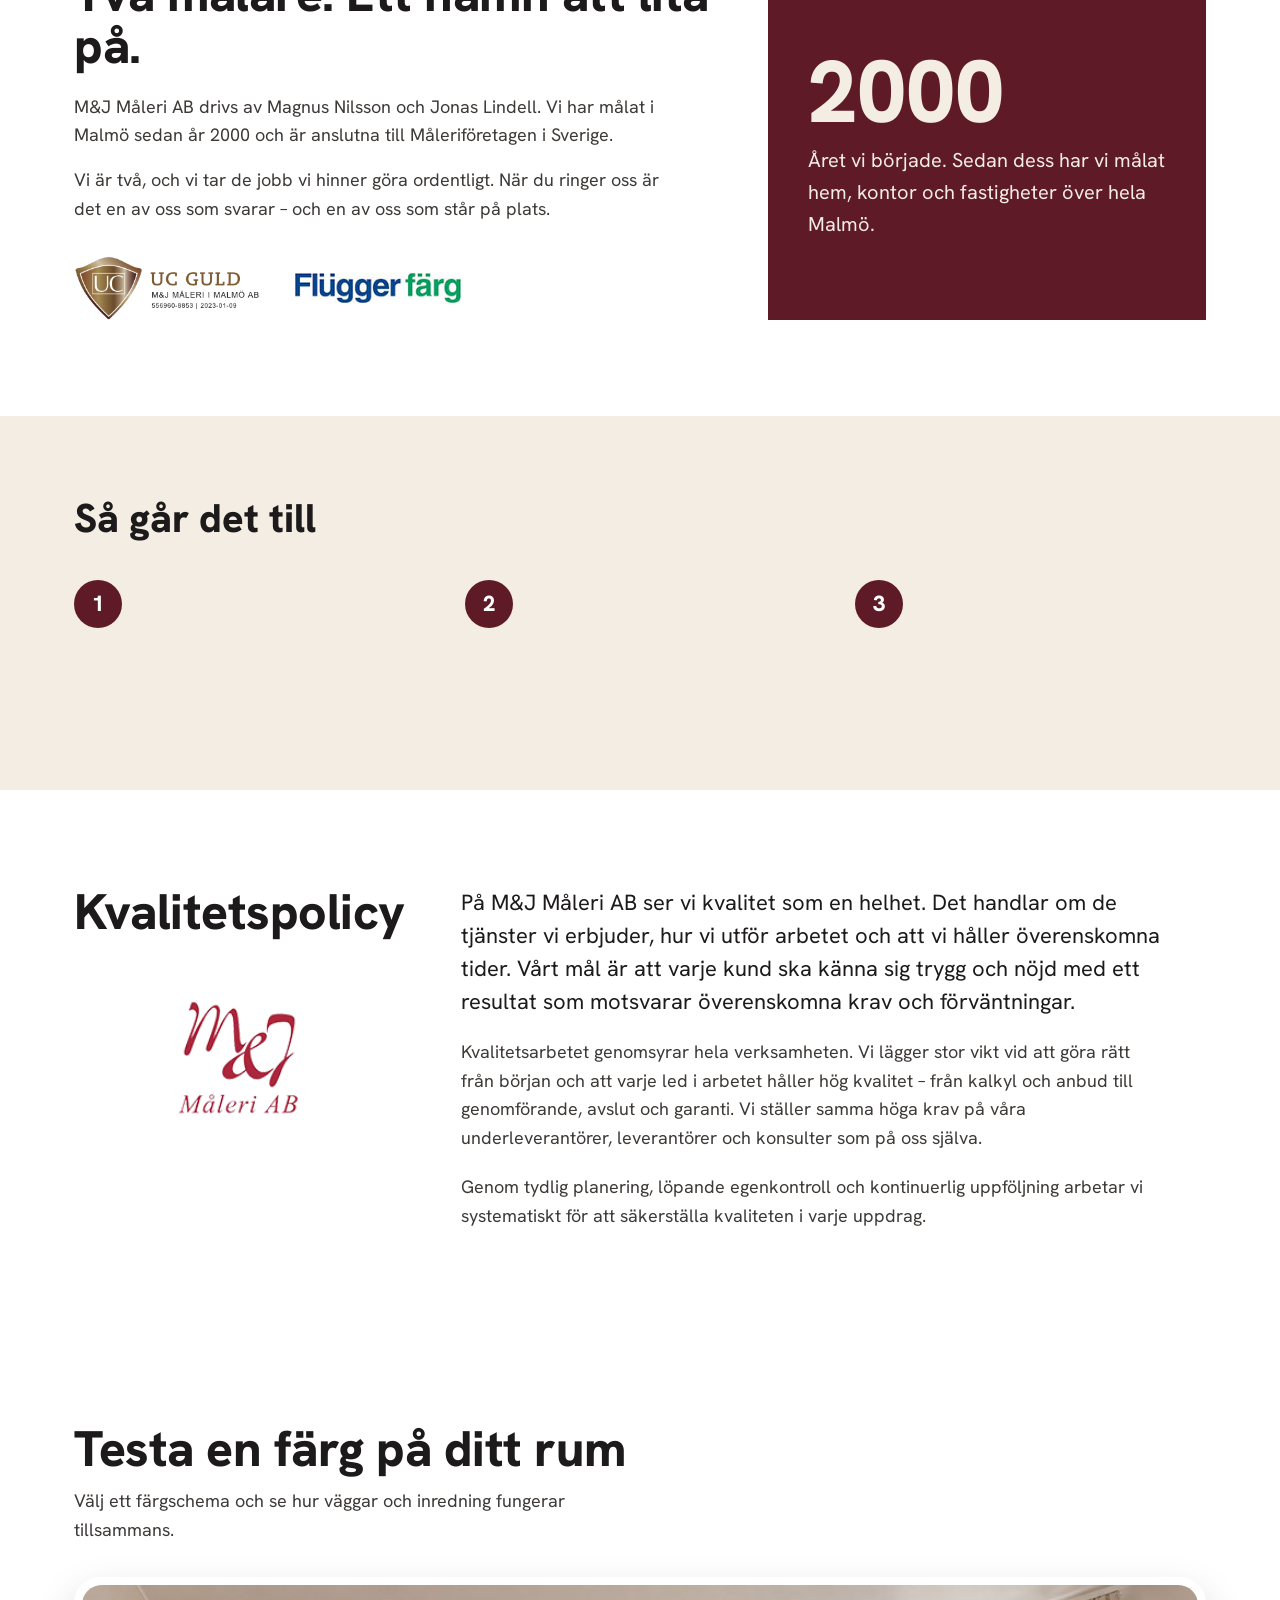
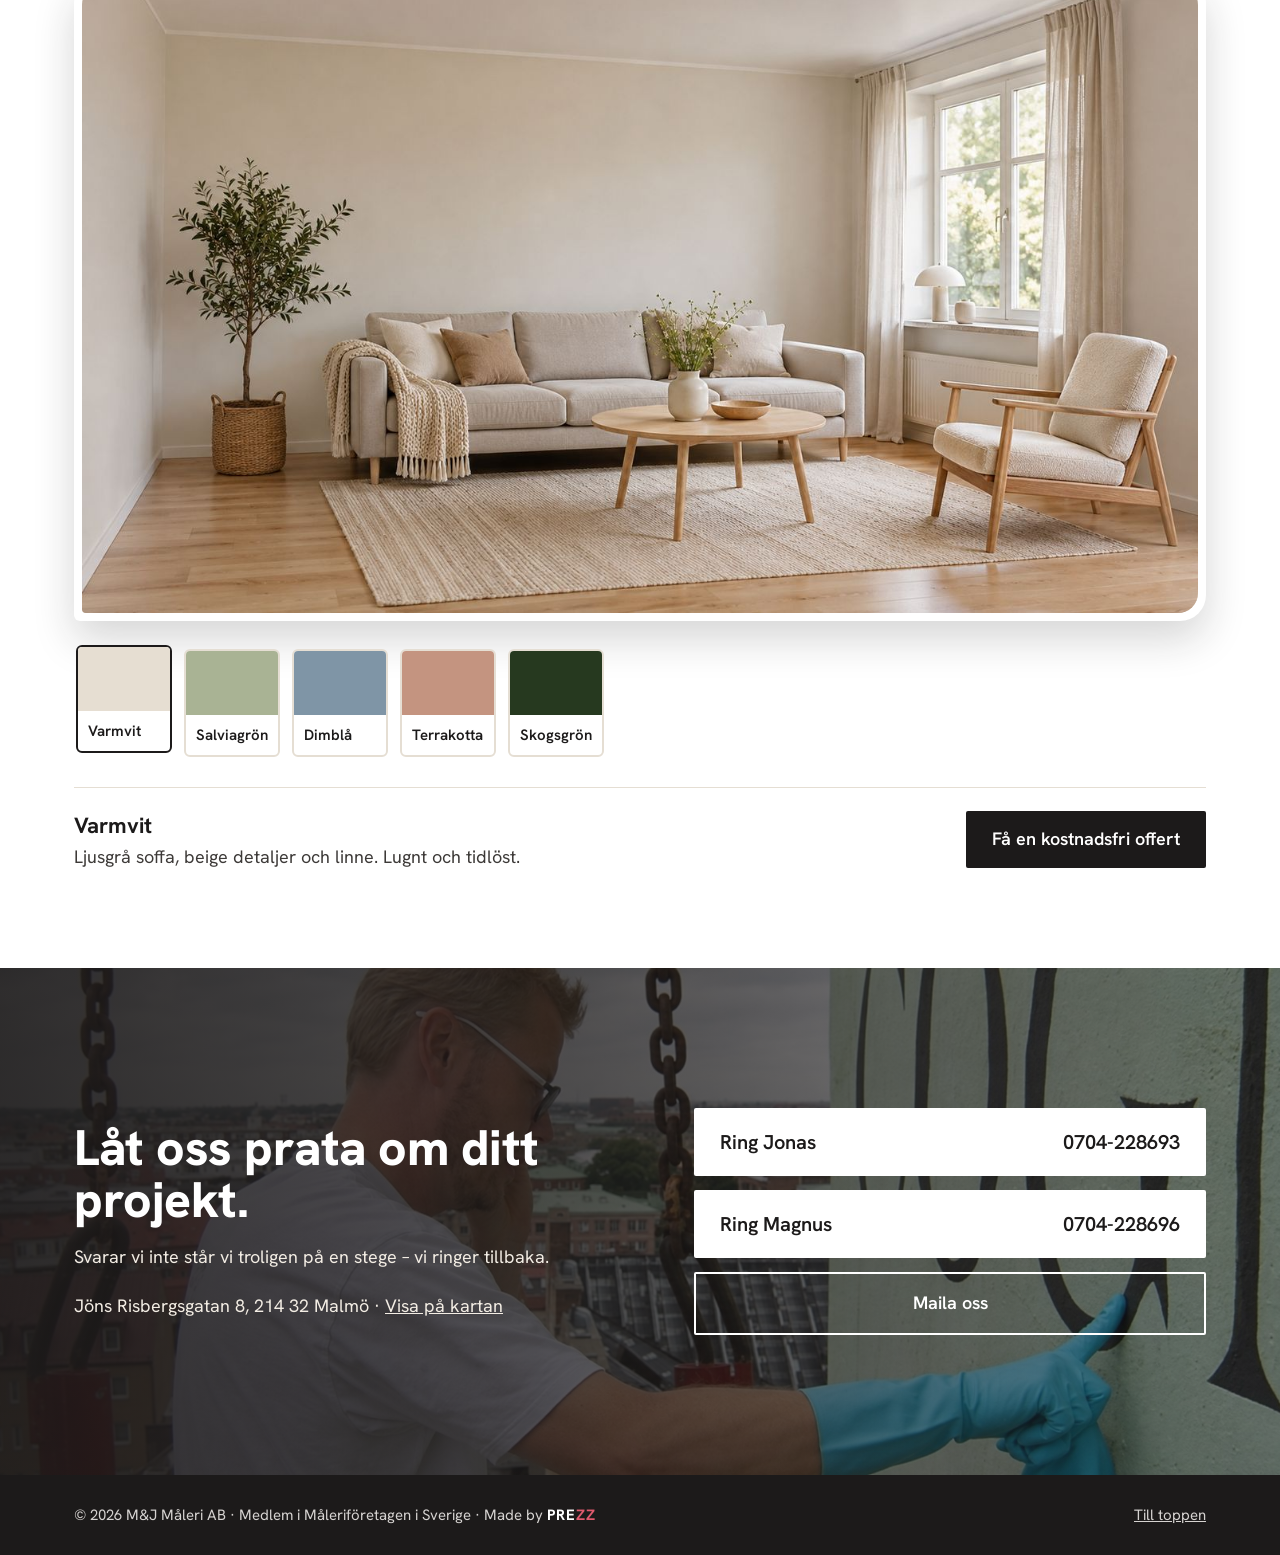
==== commit ff53b987: "Koppla galleriet till startsidan” Koppla galleriet till startsidan”" ====
--- a/index.html
+++ b/index.html
@@ -28,6 +28,7 @@
 <a href="#top" class="nav-link" style="text-decoration: none; color: #1C1A1A; border-bottom: 3px solid #5E1A26; padding-bottom: 4px;">Hem</a>
 <a href="#tjanster" class="nav-link" style="text-decoration: none; color: #1C1A1A; padding-bottom: 7px;">Tjänster</a>
 <a href="#arbeten" class="nav-link" style="text-decoration: none; color: #1C1A1A; padding-bottom: 7px;">Våra arbeten</a>
+<a href="galleri/" class="nav-link" style="text-decoration: none; color: #1C1A1A; padding-bottom: 7px;">Före &amp; efter</a>
 <a href="#om" class="nav-link" style="text-decoration: none; color: #1C1A1A; padding-bottom: 7px;">Om oss</a>
 <a href="#kontakta" style="background: #1C1A1A; color: #FFFFFF; font-weight: 600; text-decoration: none; padding: 12px 30px; border-radius: 2px; min-height: 44px; box-sizing: border-box; display: inline-flex; align-items: center;">Kontakta oss</a>
 </nav>
@@ -85,9 +86,9 @@
 <div class="zoom" style="border-radius: 20px 20px 20px 4px; aspect-ratio: 3 / 4;"><img src="images/jobb-kok.jpg" alt="" loading="lazy" style="display: block; width: 100%; height: 100%; object-fit: cover;"></div>
 <span style="position: absolute; left: 20px; bottom: -16px; background: #1C1A1A; color: #FFFFFF; font-weight: 600; font-size: 16px; padding: 8px 16px; border-radius: 18px 18px 18px 4px; box-shadow: 0 6px 14px rgba(28,26,26,0.25);">Kök</span>
 </button>
-<button type="button" class="hs-card" data-i="2" data-title="Kontor" data-ar="4 / 3" data-src="images/jobb-kontor.jpg" aria-label="Visa Kontor större" style="position: relative; flex: none; width: 380px; margin-left: -28px; transform: translateY(-40px) rotate(-1.5deg); z-index: 1; border: 0; padding: 8px; background: #FFFFFF; border-radius: 26px 26px 26px 6px; box-shadow: 0 18px 40px rgba(28,26,26,0.18); cursor: pointer; font: inherit; text-align: left;">
+<button type="button" class="hs-card" data-i="2" data-title="Dekorspackling – kontor" data-ar="4 / 3" data-src="images/jobb-kontor.jpg" aria-label="Visa Dekorspackling – kontor större" style="position: relative; flex: none; width: 380px; margin-left: -28px; transform: translateY(-40px) rotate(-1.5deg); z-index: 1; border: 0; padding: 8px; background: #FFFFFF; border-radius: 26px 26px 26px 6px; box-shadow: 0 18px 40px rgba(28,26,26,0.18); cursor: pointer; font: inherit; text-align: left;">
 <div class="zoom" style="border-radius: 20px 20px 20px 4px; aspect-ratio: 4 / 3;"><img src="images/jobb-kontor.jpg" alt="" loading="lazy" style="display: block; width: 100%; height: 100%; object-fit: cover;"></div>
-<span style="position: absolute; left: 20px; bottom: -16px; background: #1C1A1A; color: #FFFFFF; font-weight: 600; font-size: 16px; padding: 8px 16px; border-radius: 18px 18px 18px 4px; box-shadow: 0 6px 14px rgba(28,26,26,0.25);">Kontor</span>
+<span style="position: absolute; left: 20px; bottom: -16px; background: #1C1A1A; color: #FFFFFF; font-weight: 600; font-size: 16px; padding: 8px 16px; border-radius: 18px 18px 18px 4px; box-shadow: 0 6px 14px rgba(28,26,26,0.25);">Dekorspackling – kontor</span>
 </button>
 <button type="button" class="hs-card" data-i="3" data-title="Vindsvåning" data-ar="4 / 3" data-src="images/jobb-vindsvaning.jpg" aria-label="Visa Vindsvåning större" style="position: relative; flex: none; width: 360px; margin-left: -28px; transform: translateY(30px) rotate(2.5deg); z-index: 2; border: 0; padding: 8px; background: #FFFFFF; border-radius: 26px 26px 26px 6px; box-shadow: 0 18px 40px rgba(28,26,26,0.18); cursor: pointer; font: inherit; text-align: left;">
 <div class="zoom" style="border-radius: 20px 20px 20px 4px; aspect-ratio: 4 / 3;"><img src="images/jobb-vindsvaning.jpg" alt="" loading="lazy" style="display: block; width: 100%; height: 100%; object-fit: cover;"></div>
@@ -101,6 +102,12 @@
 <div class="zoom" style="border-radius: 20px 20px 20px 4px; aspect-ratio: 3 / 4;"><img src="images/jobb-fondvagg.jpg" alt="" loading="lazy" style="display: block; width: 100%; height: 100%; object-fit: cover;"></div>
 <span style="position: absolute; left: 20px; bottom: -16px; background: #1C1A1A; color: #FFFFFF; font-weight: 600; font-size: 16px; padding: 8px 16px; border-radius: 18px 18px 18px 4px; box-shadow: 0 6px 14px rgba(28,26,26,0.25);">Fondvägg</span>
 </button>
+<a href="galleri/" class="hs-door" aria-label="Se alla före och efter-bilder" style="position: relative; flex: none; display: block; width: 300px; margin-left: -28px; transform: translateY(-25px) rotate(-2deg); z-index: 1; padding: 8px; background: #FFFFFF; border-radius: 26px 26px 26px 6px; box-shadow: 0 18px 40px rgba(28,26,26,0.18); text-decoration: none;">
+<div class="zoom" style="position: relative; border-radius: 20px 20px 20px 4px; aspect-ratio: 3 / 4; view-transition-name: mj-galleri;"><img src="images/galleri/takvaning-efter.jpg" alt="" loading="lazy" style="display: block; width: 100%; height: 100%; object-fit: cover;">
+<span class="door-ov" style="position: absolute; top: 0; left: 0; width: 100%; height: 100%; display: flex; flex-direction: column; justify-content: flex-end; gap: 6px; padding: 24px 22px 40px; box-sizing: border-box; background: linear-gradient(180deg, rgba(28,26,26,0) 35%, rgba(28,26,26,0.82) 100%); color: #FFFFFF;"><span style="font-size: 14px; font-weight: 600; letter-spacing: 3px;">FÖRE &amp; EFTER</span><span style="font-size: 26px; font-weight: 800; line-height: 1.1;">7 förvandlingar</span></span>
+<span class="door-arrow" aria-hidden="true" style="position: absolute; top: 18px; right: 18px; width: 48px; height: 48px; border-radius: 50%; background: #FFFFFF; color: #1C1A1A; font-size: 24px; font-weight: 600; display: flex; align-items: center; justify-content: center;">→</span></div>
+<span style="position: absolute; left: 20px; bottom: -16px; background: #5E1A26; color: #FFFFFF; font-weight: 600; font-size: 16px; padding: 8px 16px; border-radius: 18px 18px 18px 4px; box-shadow: 0 6px 14px rgba(28,26,26,0.25);">Se alla före &amp; efter</span>
+</a>
 </div>
 </div>
 </div>
--- a/css/style.css
+++ b/css/style.css
@@ -70,4 +70,13 @@
 }
 @media (prefers-reduced-motion: reduce){.sticker-in{animation:none}.lb-open .lb-img{animation:none}.mj-cover{animation:none;display:none}.wipe{transition:none !important}.tilt,.zoom img{transition:none}.tilt:hover .zoom img{transform:none}}
 header{position:relative;z-index:70}
+@view-transition{navigation:auto}
+::view-transition-old(root),::view-transition-new(root){animation-duration:.45s}
+::view-transition-group(mj-galleri){animation-duration:.65s;animation-timing-function:cubic-bezier(.2,.8,.2,1)}
+.hs-door .zoom img{transition:transform .7s ease}
+.hs-door .door-arrow{transition:transform .3s ease}
+@media (hover: hover){.hs-door:hover .zoom img{transform:scale(1.06)}.hs-door:hover .door-arrow{transform:translateX(4px)}}
+.hs-door:focus-visible{outline:3px solid #1C1A1A;outline-offset:3px}
+@media (max-width: 700px){.hs-door{width:240px !important}}
+@media (prefers-reduced-motion: reduce){::view-transition-group(*),::view-transition-old(*),::view-transition-new(*){animation:none !important}}
 @media (min-width: 701px){.nav-toggle{display:none}}
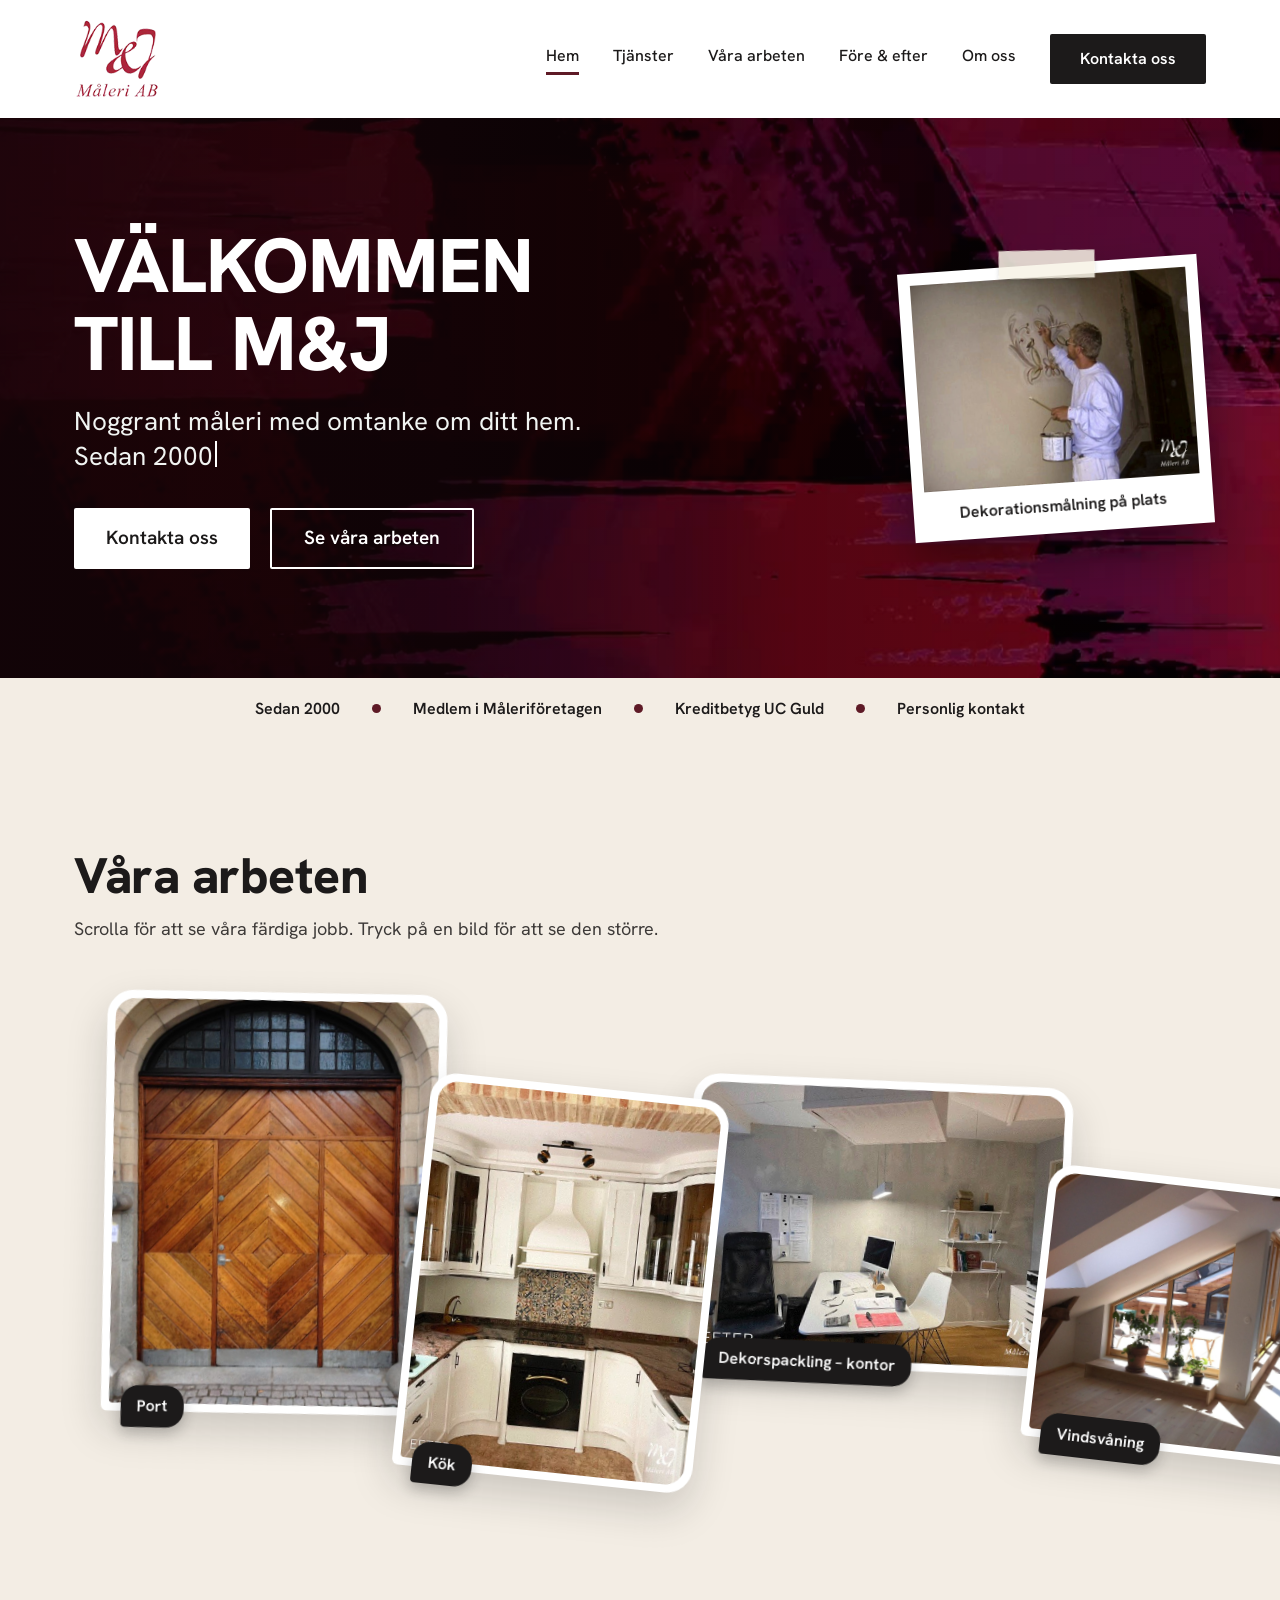
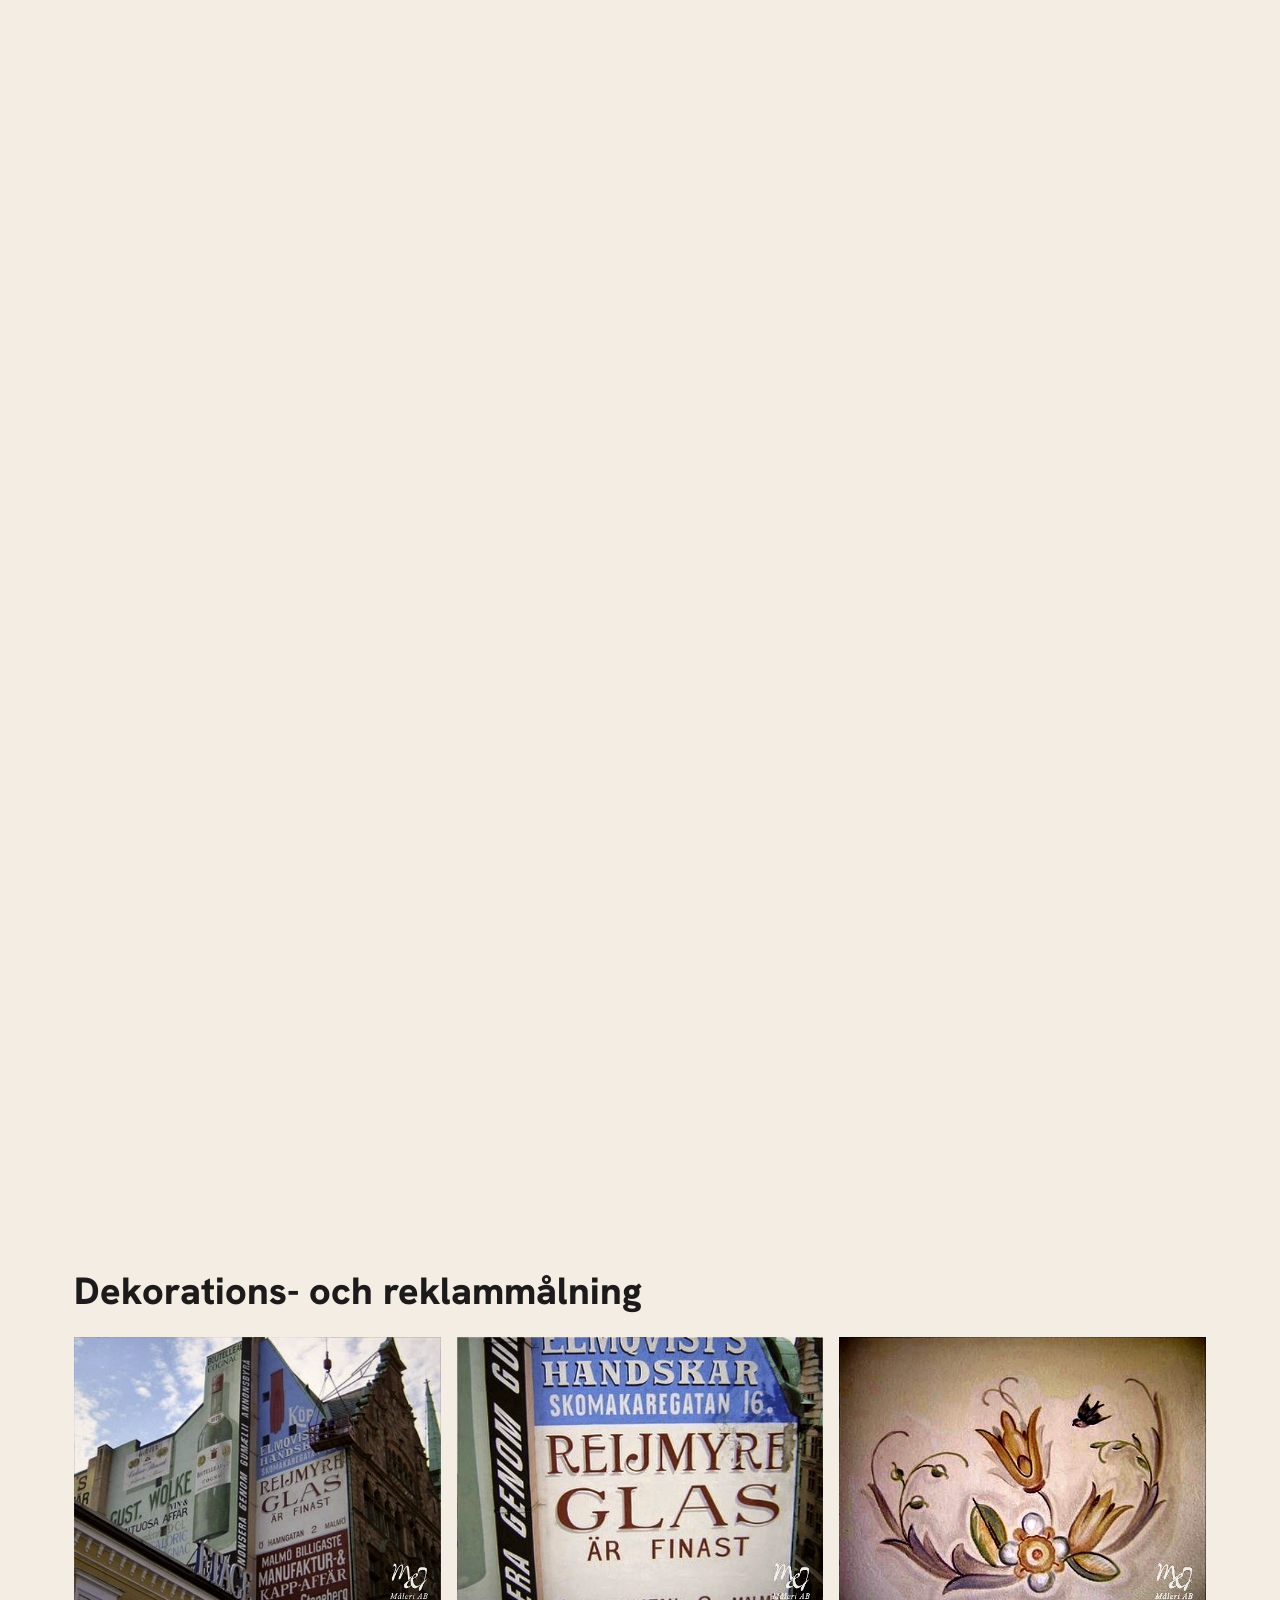
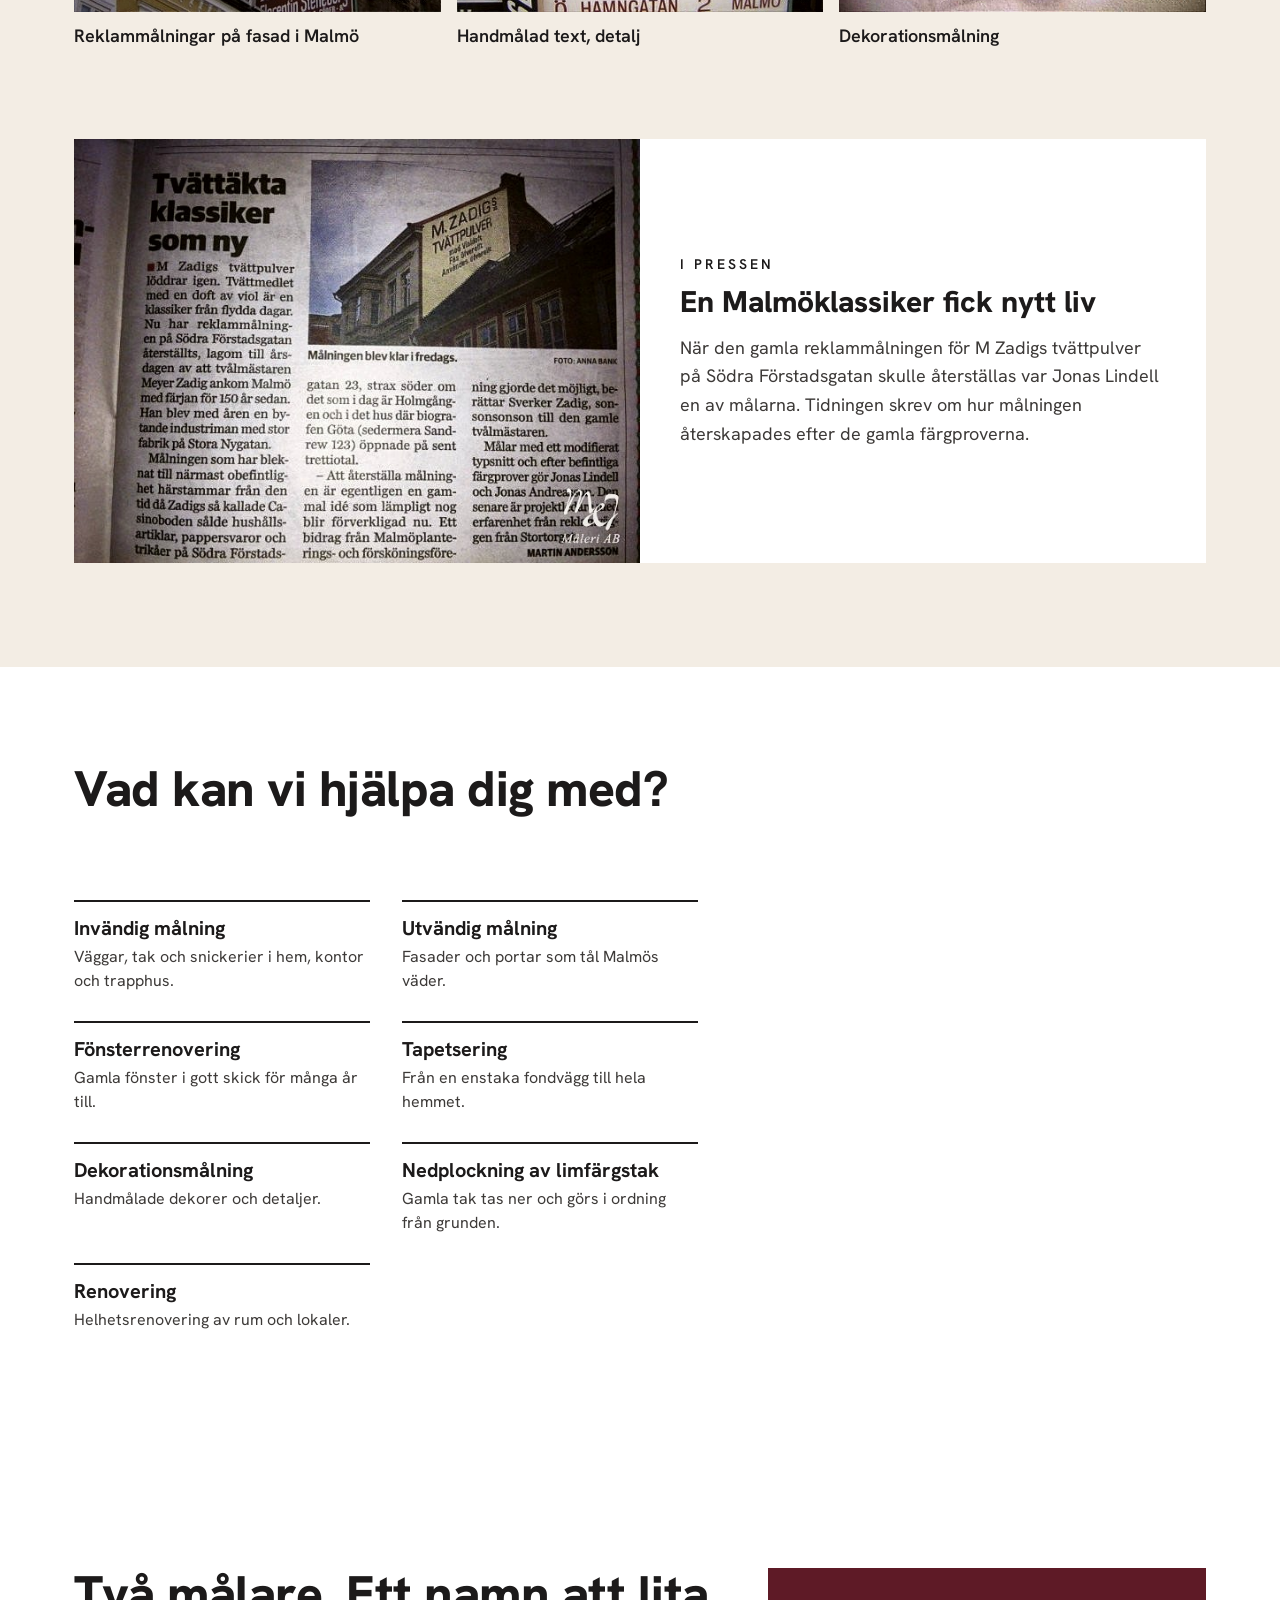
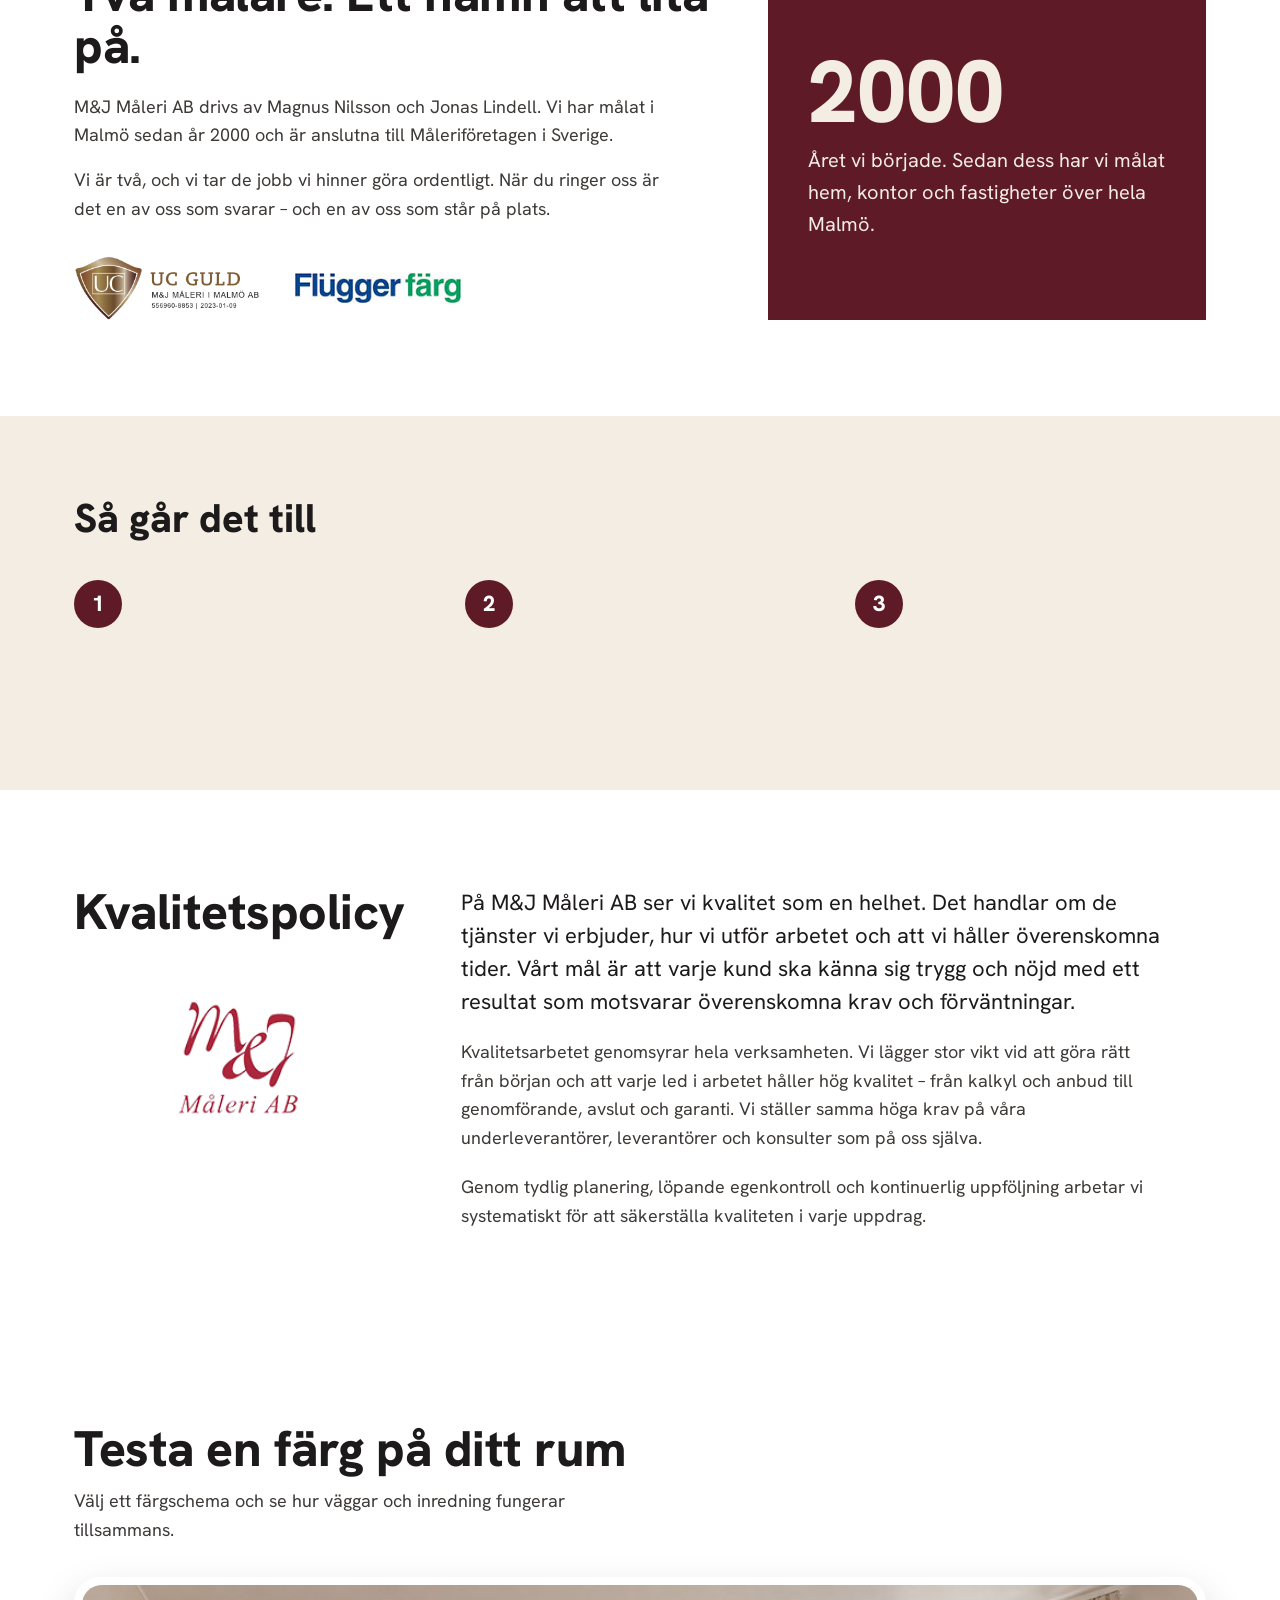
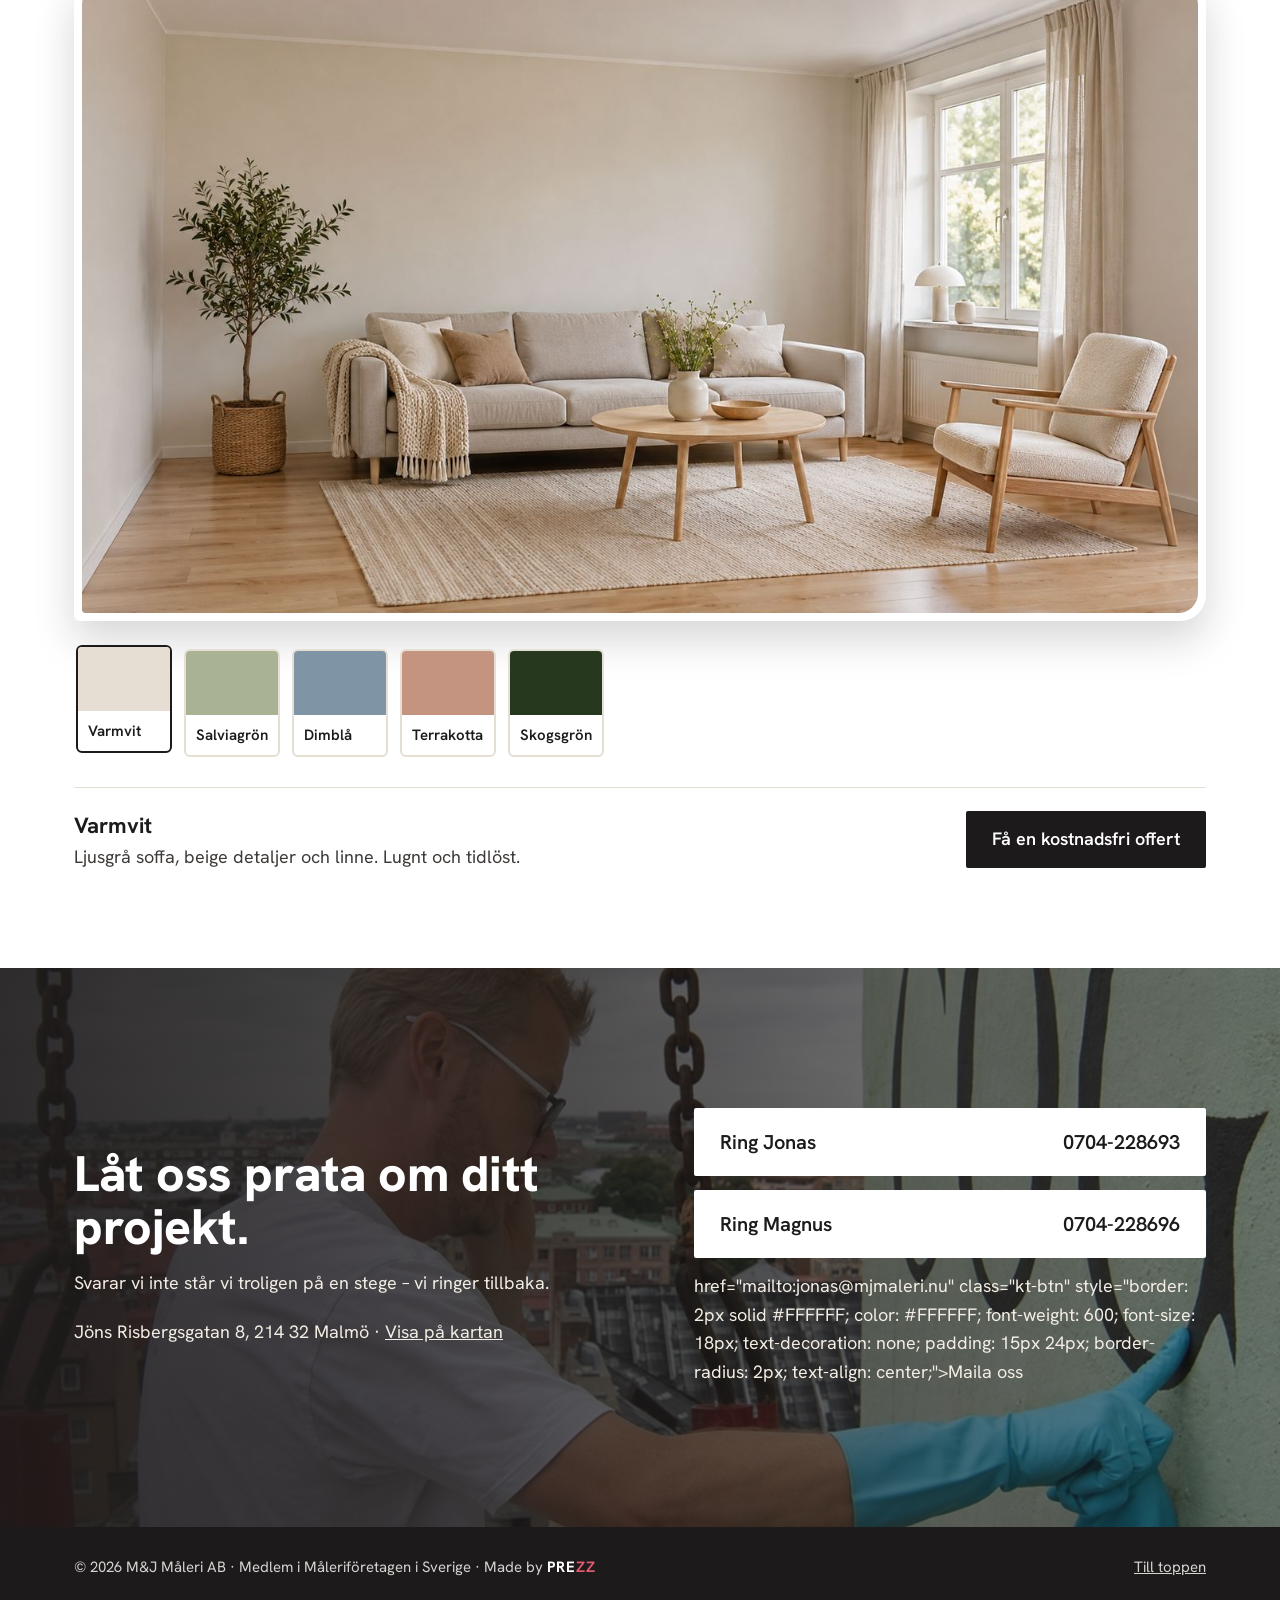
==== commit 54bd8873: "Fix mailto link format in index.html Rätta mejllänken" ====
--- a/index.html
+++ b/index.html
@@ -255,7 +255,7 @@
 <div style="flex: 1 1 360px; min-width: 0; display: flex; flex-direction: column; gap: 14px;">
 <a href="tel:+46704228693" class="kt-btn" style="background: #FFFFFF; color: #1C1A1A; font-weight: 600; font-size: 20px; text-decoration: none; padding: 18px 26px; border-radius: 2px; display: flex; justify-content: space-between;"><span>Ring Jonas</span><span>0704-228693</span></a>
 <a href="tel:+46704228696" class="kt-btn" style="background: #FFFFFF; color: #1C1A1A; font-weight: 600; font-size: 20px; text-decoration: none; padding: 18px 26px; border-radius: 2px; display: flex; justify-content: space-between;"><span>Ring Magnus</span><span>0704-228696</span></a>
-<a href="mailto:[jonas@mjmaleri.nu]" class="kt-btn" style="border: 2px solid #FFFFFF; color: #FFFFFF; font-weight: 600; font-size: 18px; text-decoration: none; padding: 15px 24px; border-radius: 2px; text-align: center;">Maila oss</a>
+href="mailto:jonas@mjmaleri.nu" class="kt-btn" style="border: 2px solid #FFFFFF; color: #FFFFFF; font-weight: 600; font-size: 18px; text-decoration: none; padding: 15px 24px; border-radius: 2px; text-align: center;">Maila oss</a>
 </div>
 </div>
 </section>
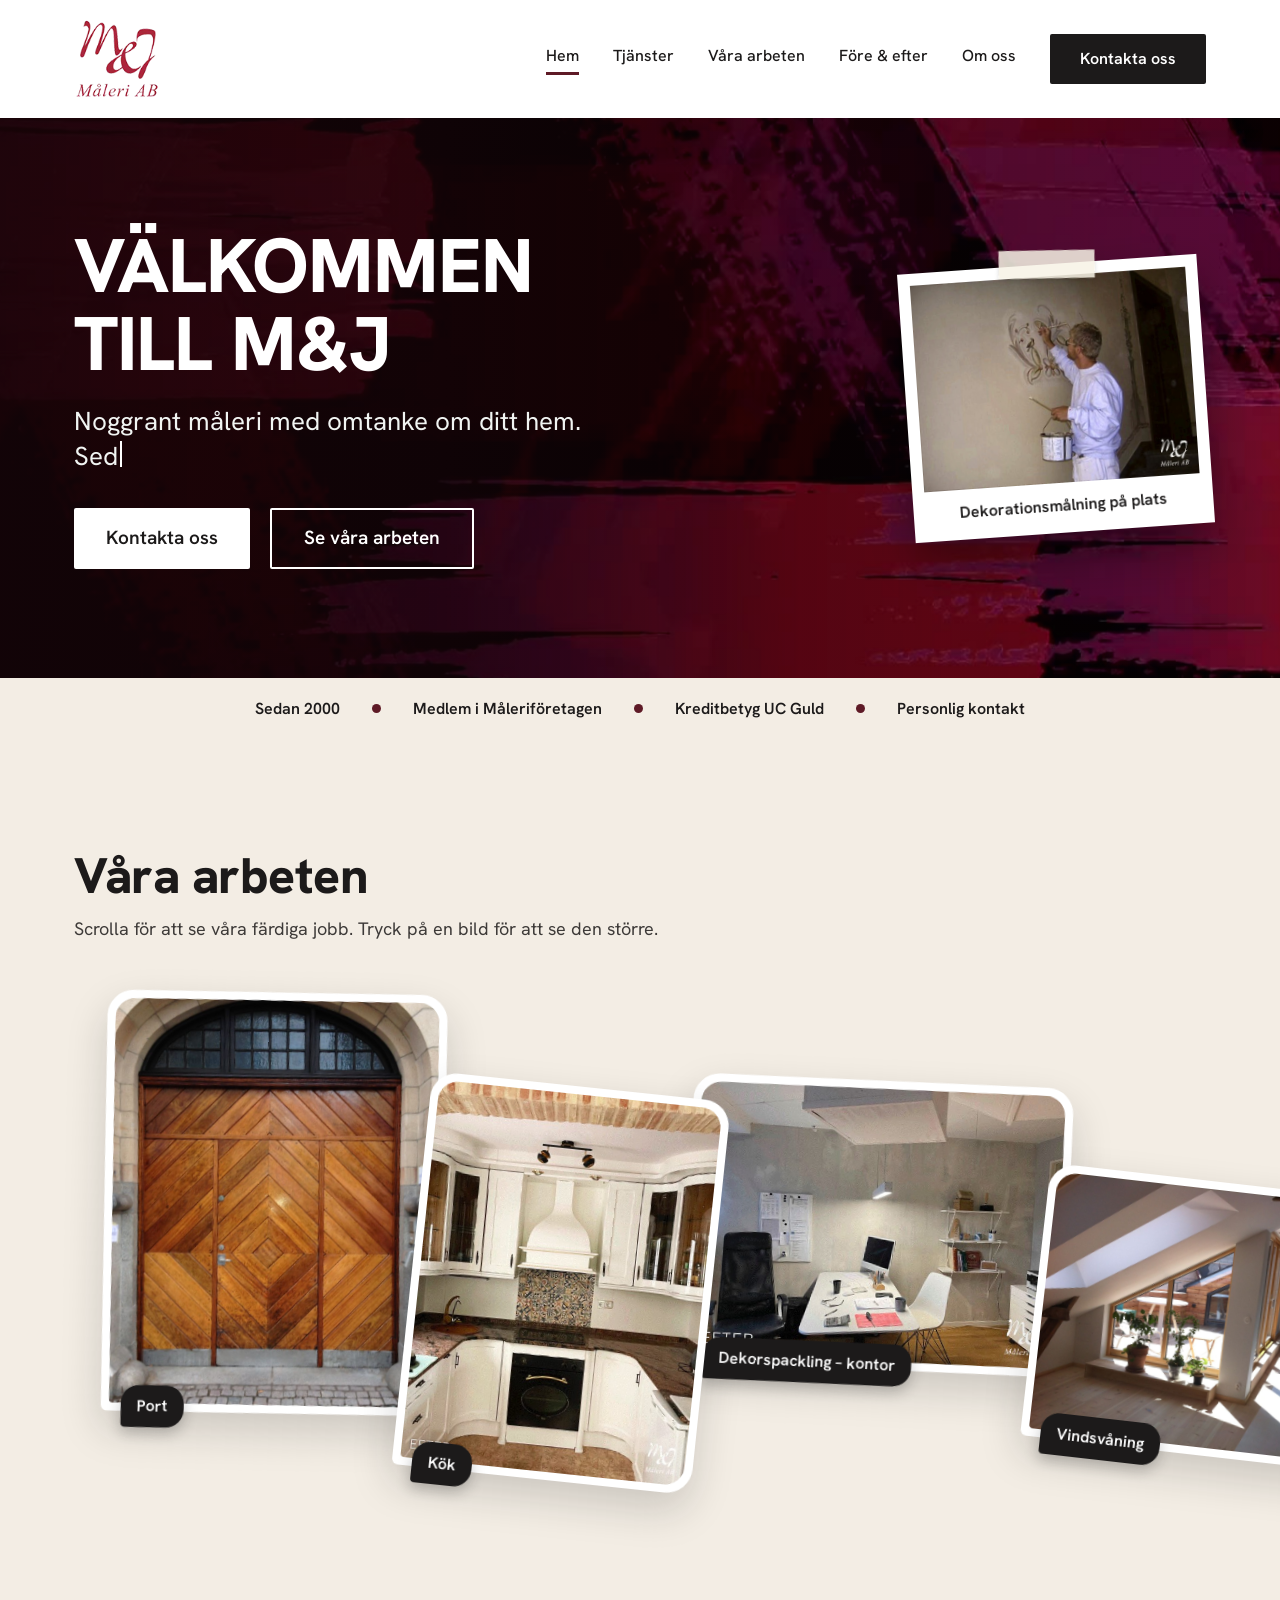
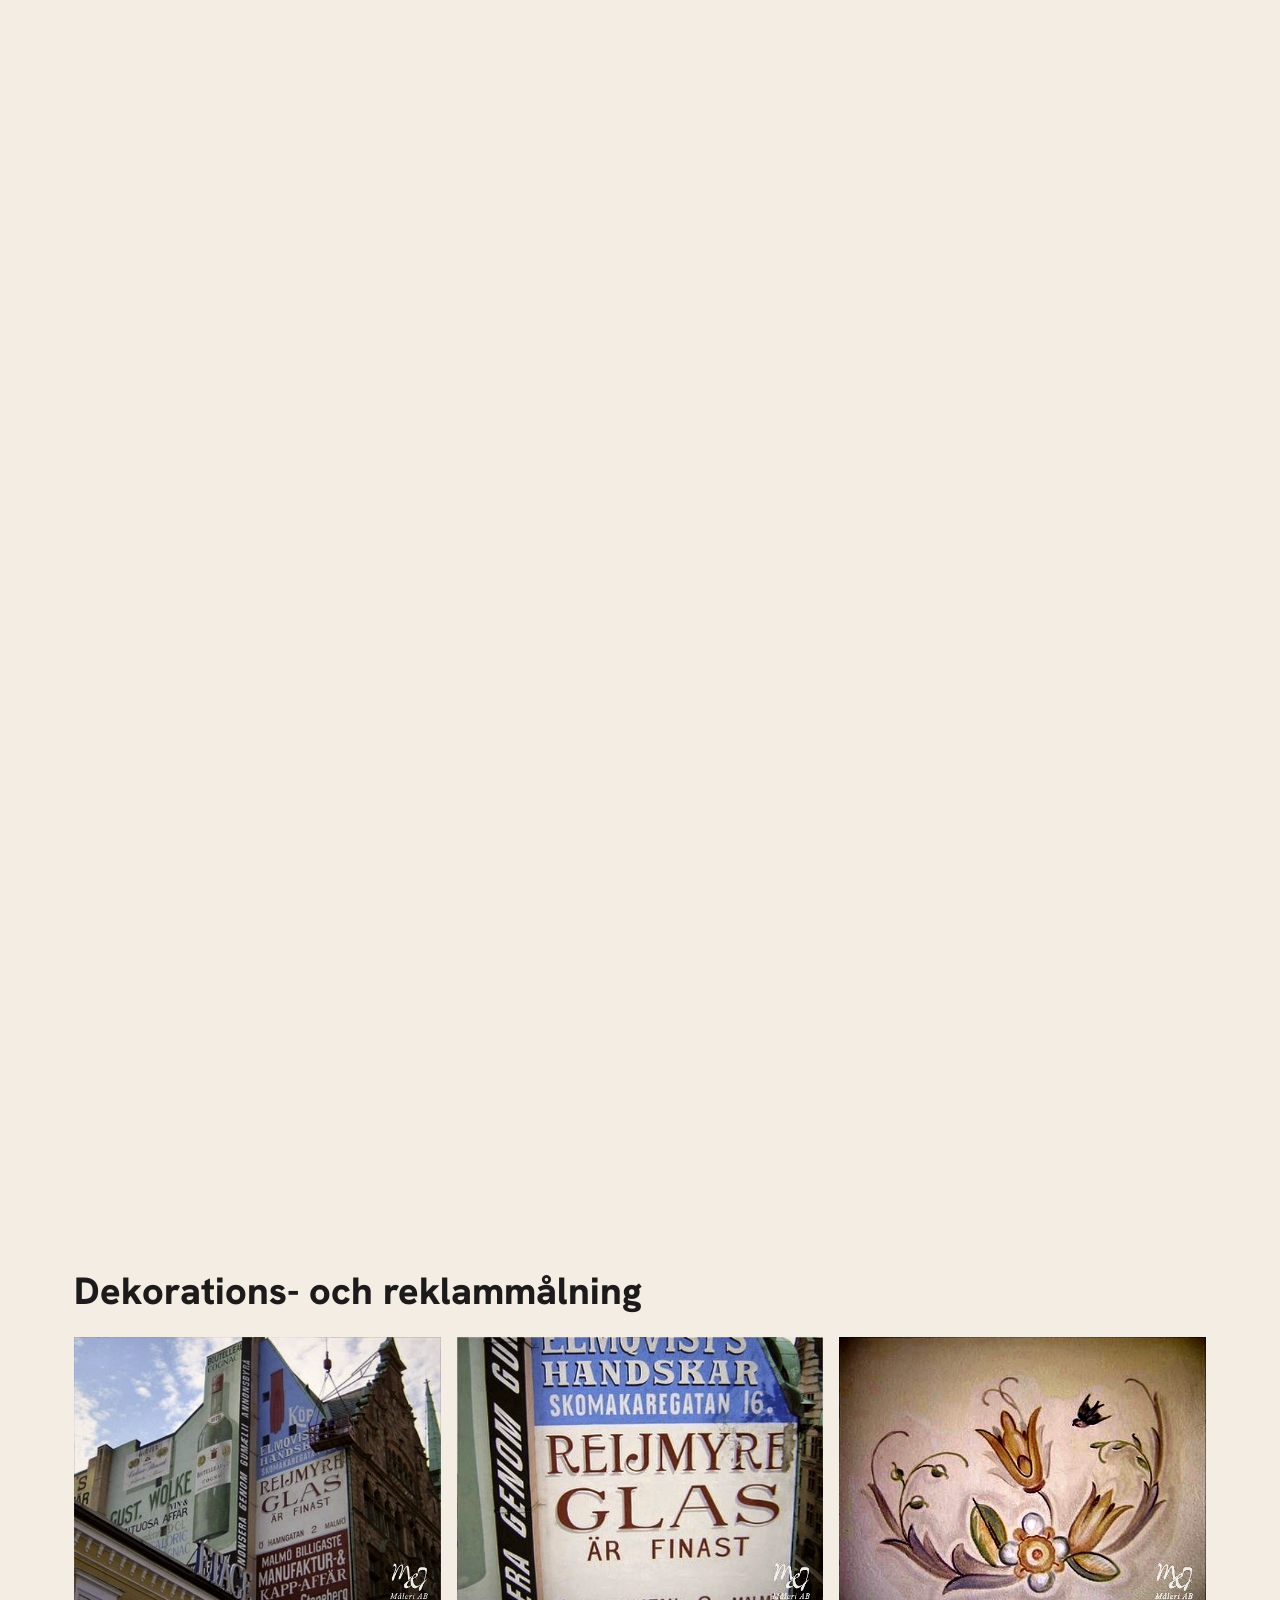
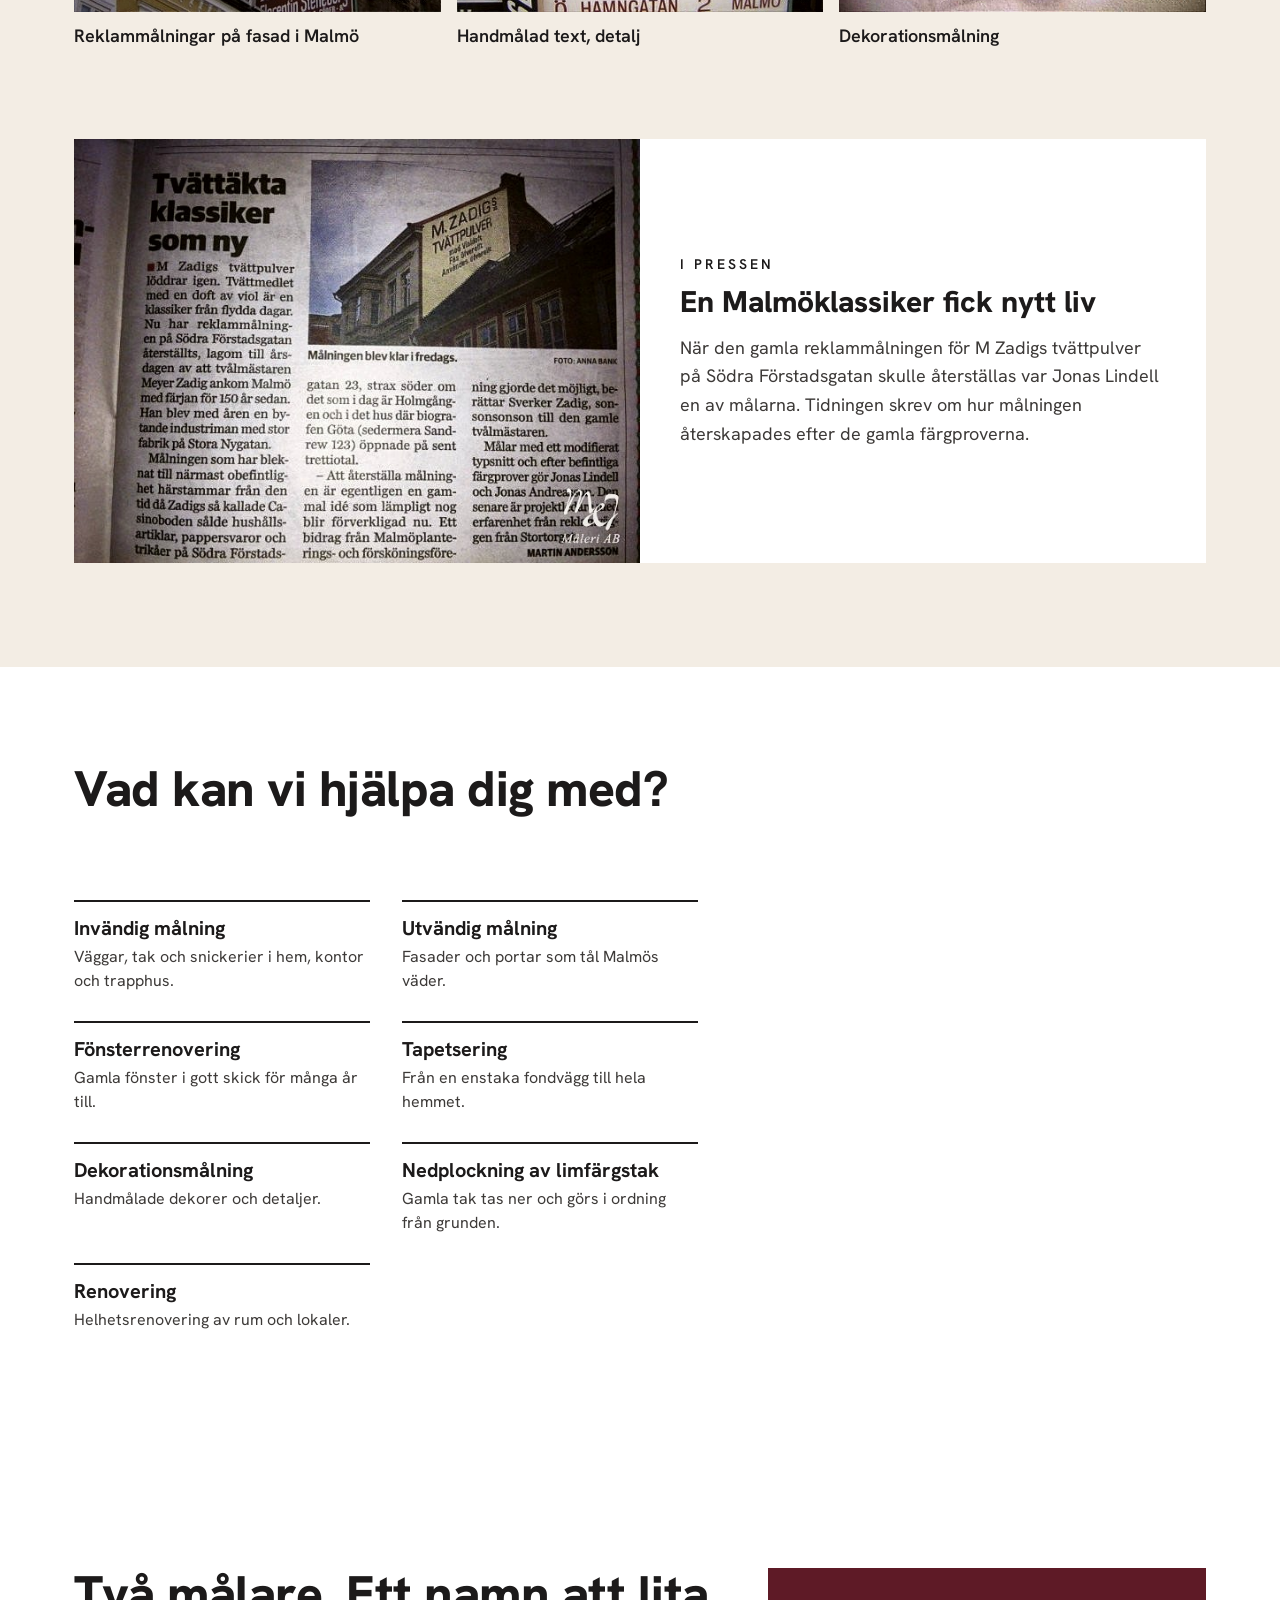
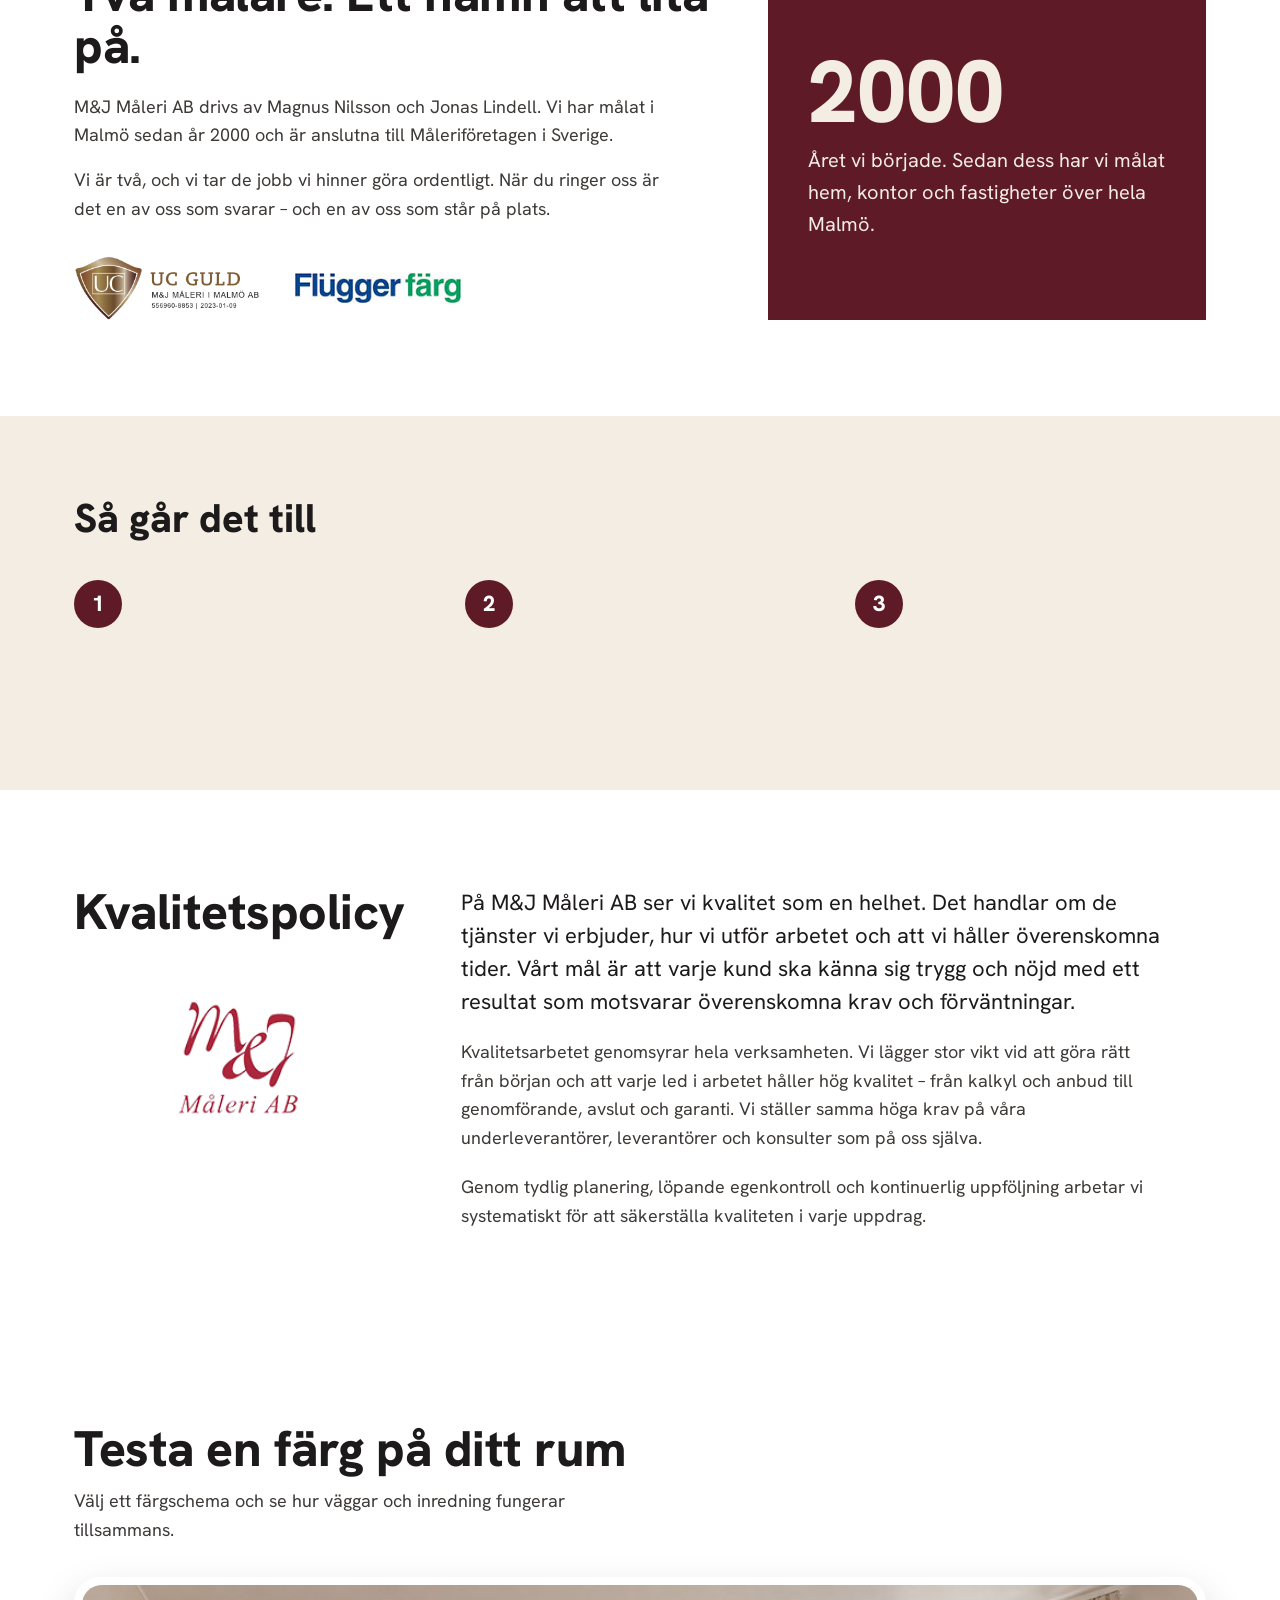
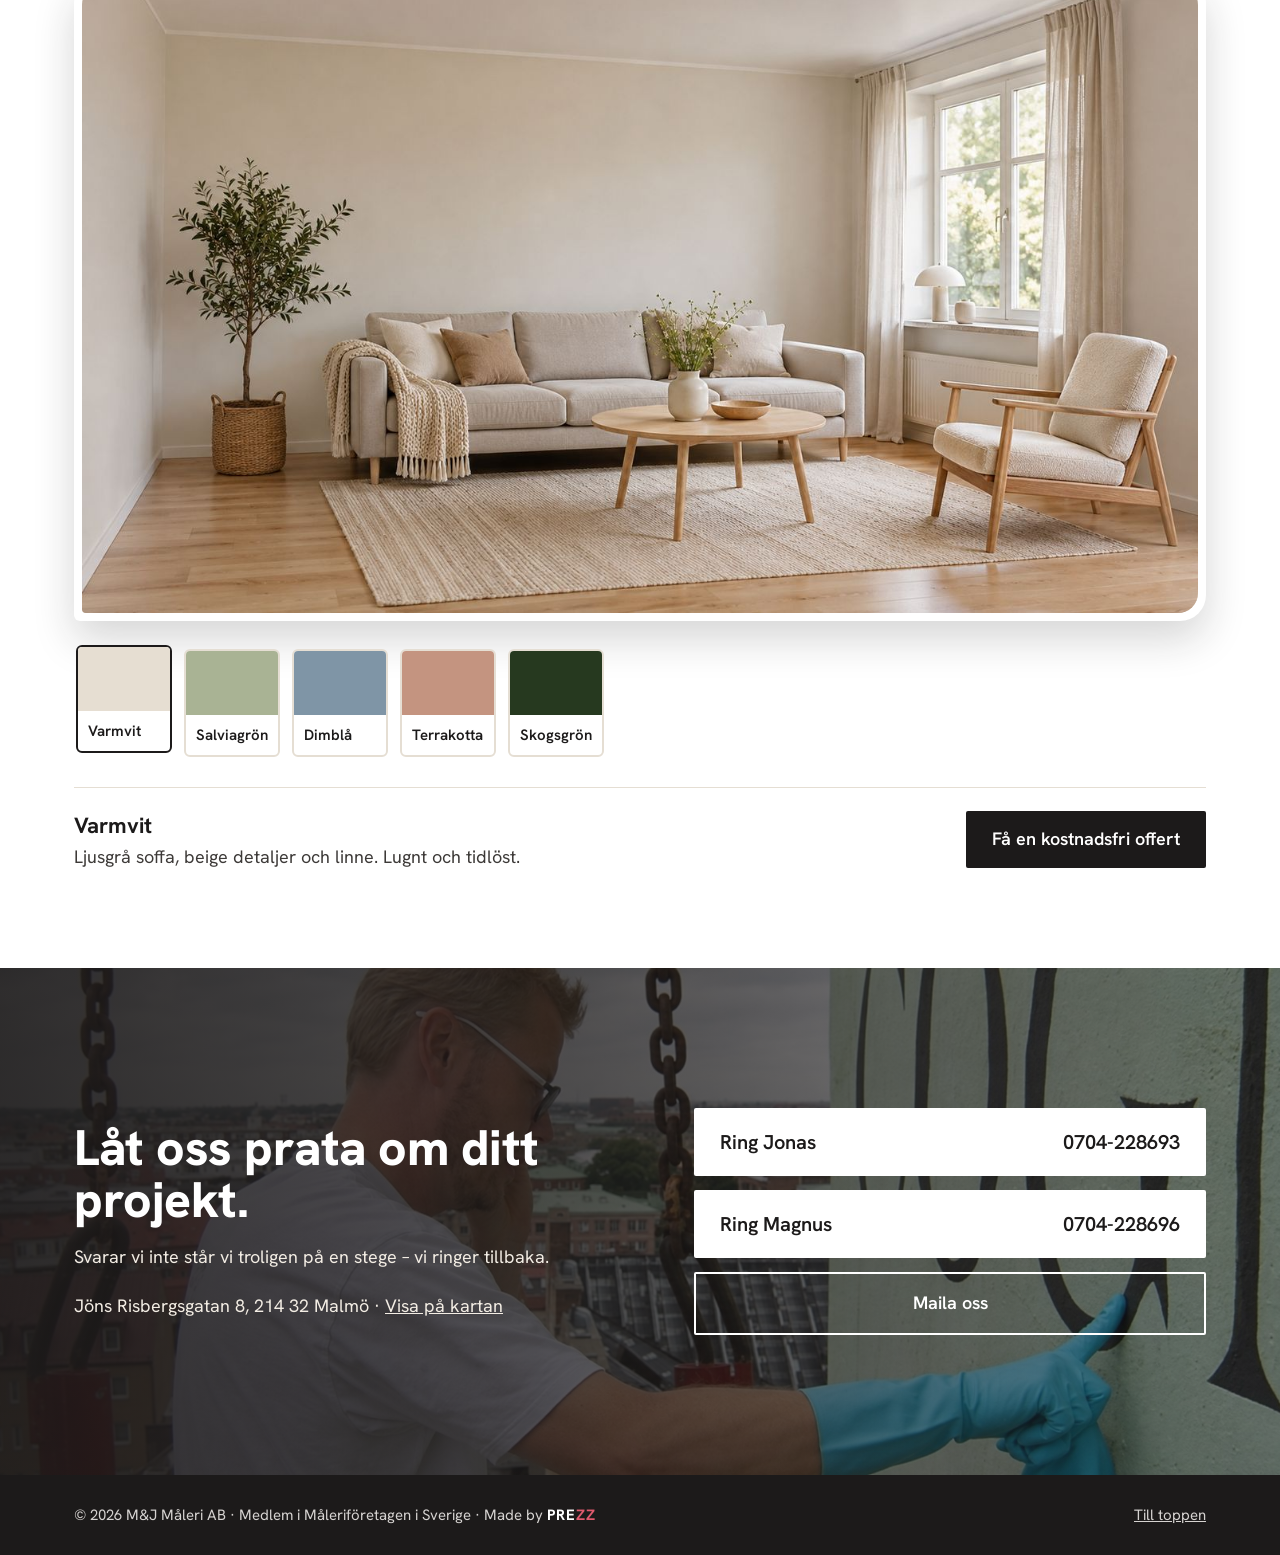
==== commit 8ca40817: "Fix mailto link for contact button fixa mejl länk" ====
--- a/index.html
+++ b/index.html
@@ -255,7 +255,7 @@
 <div style="flex: 1 1 360px; min-width: 0; display: flex; flex-direction: column; gap: 14px;">
 <a href="tel:+46704228693" class="kt-btn" style="background: #FFFFFF; color: #1C1A1A; font-weight: 600; font-size: 20px; text-decoration: none; padding: 18px 26px; border-radius: 2px; display: flex; justify-content: space-between;"><span>Ring Jonas</span><span>0704-228693</span></a>
 <a href="tel:+46704228696" class="kt-btn" style="background: #FFFFFF; color: #1C1A1A; font-weight: 600; font-size: 20px; text-decoration: none; padding: 18px 26px; border-radius: 2px; display: flex; justify-content: space-between;"><span>Ring Magnus</span><span>0704-228696</span></a>
-href="mailto:jonas@mjmaleri.nu" class="kt-btn" style="border: 2px solid #FFFFFF; color: #FFFFFF; font-weight: 600; font-size: 18px; text-decoration: none; padding: 15px 24px; border-radius: 2px; text-align: center;">Maila oss</a>
+<a href="mailto:jonas@mjmaleri.nu" class="kt-btn" style="border: 2px solid #FFFFFF; color: #FFFFFF; font-weight: 600; font-size: 18px; text-decoration: none; padding: 15px 24px; border-radius: 2px; text-align: center;">Maila oss</a>
 </div>
 </div>
 </section>
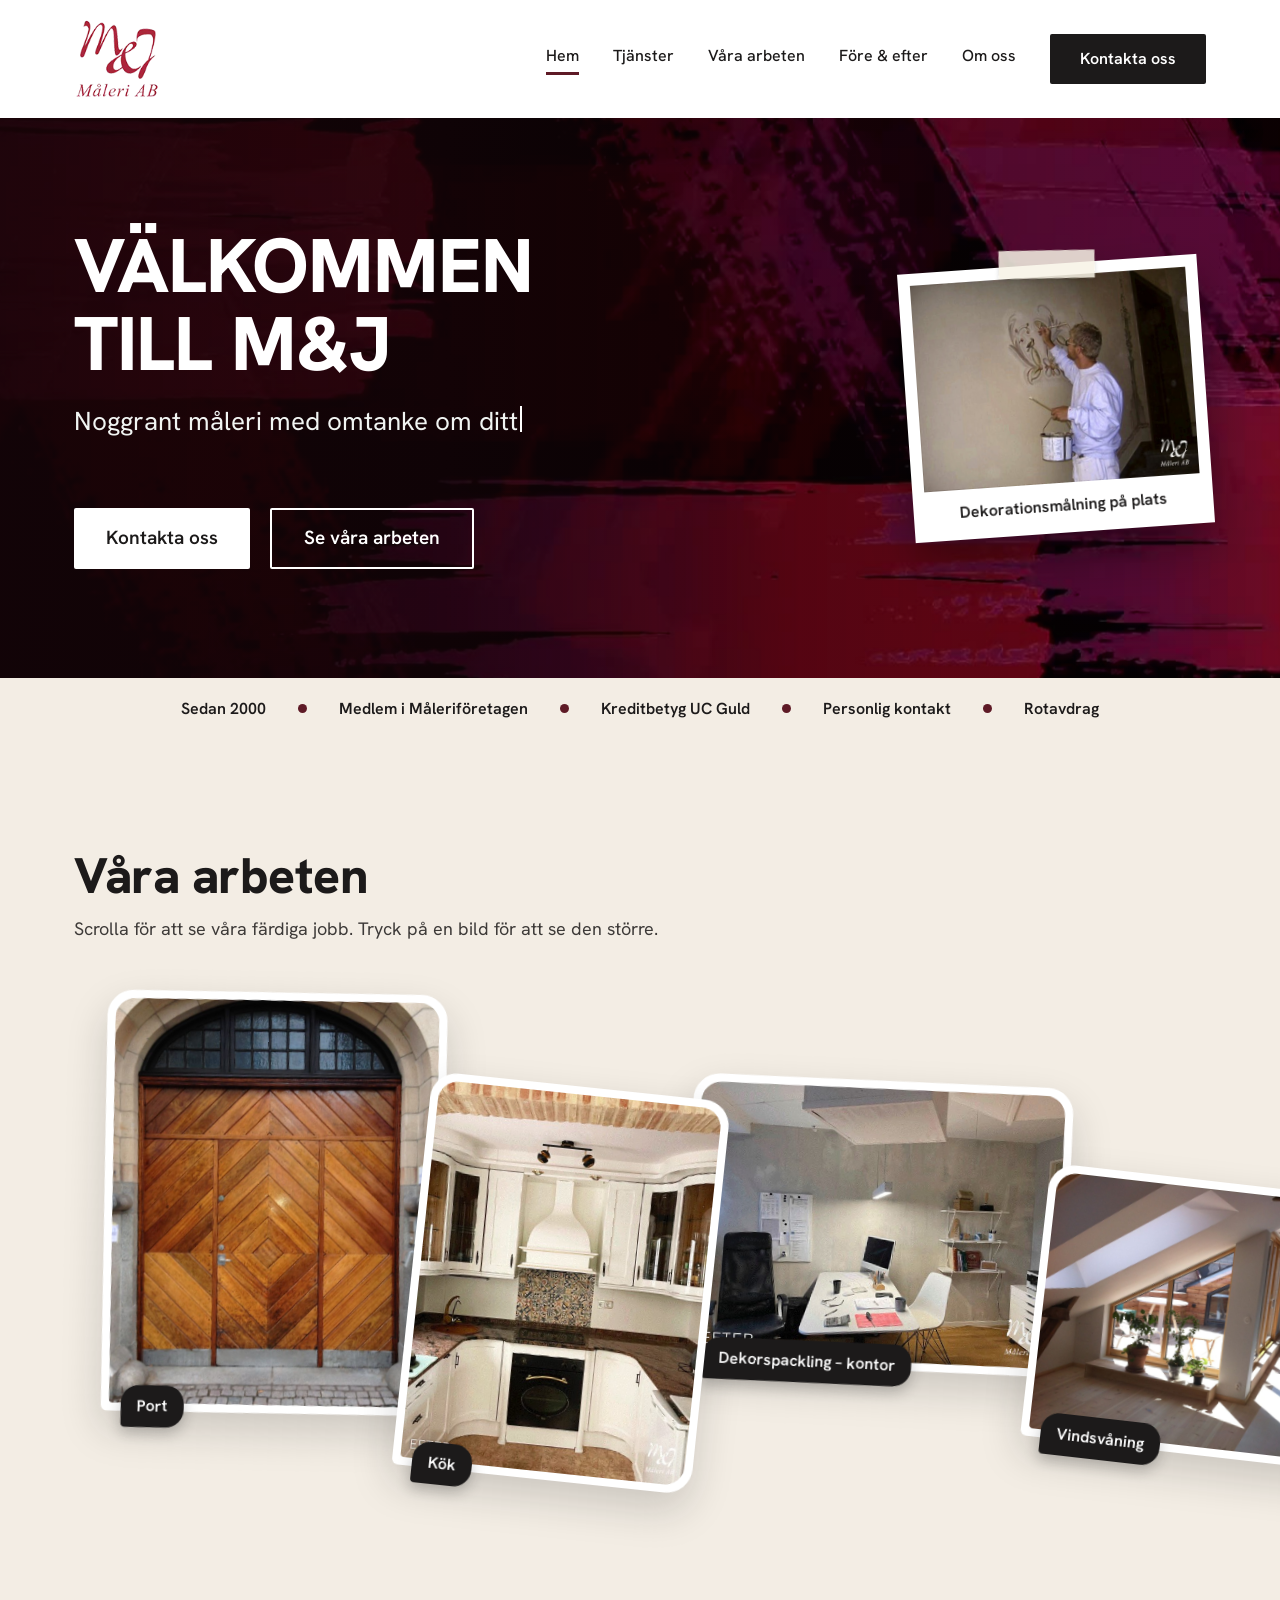
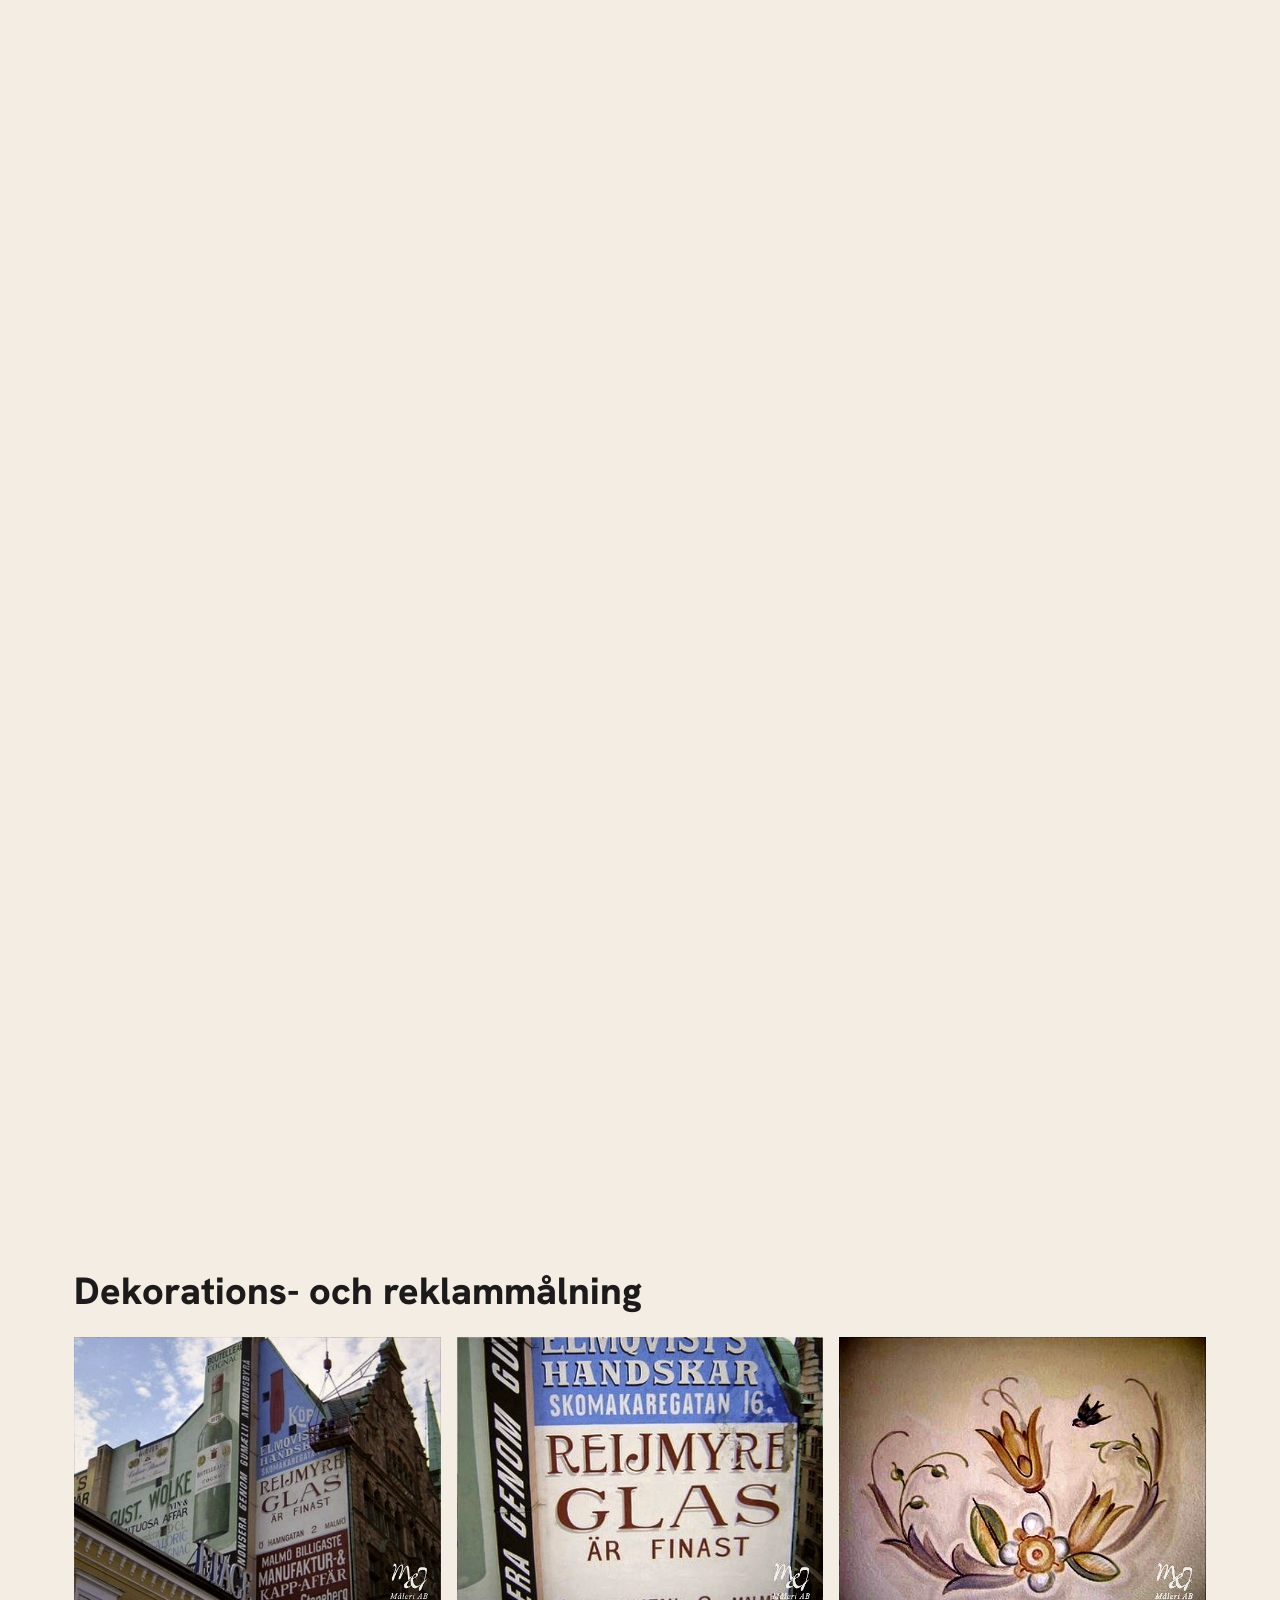
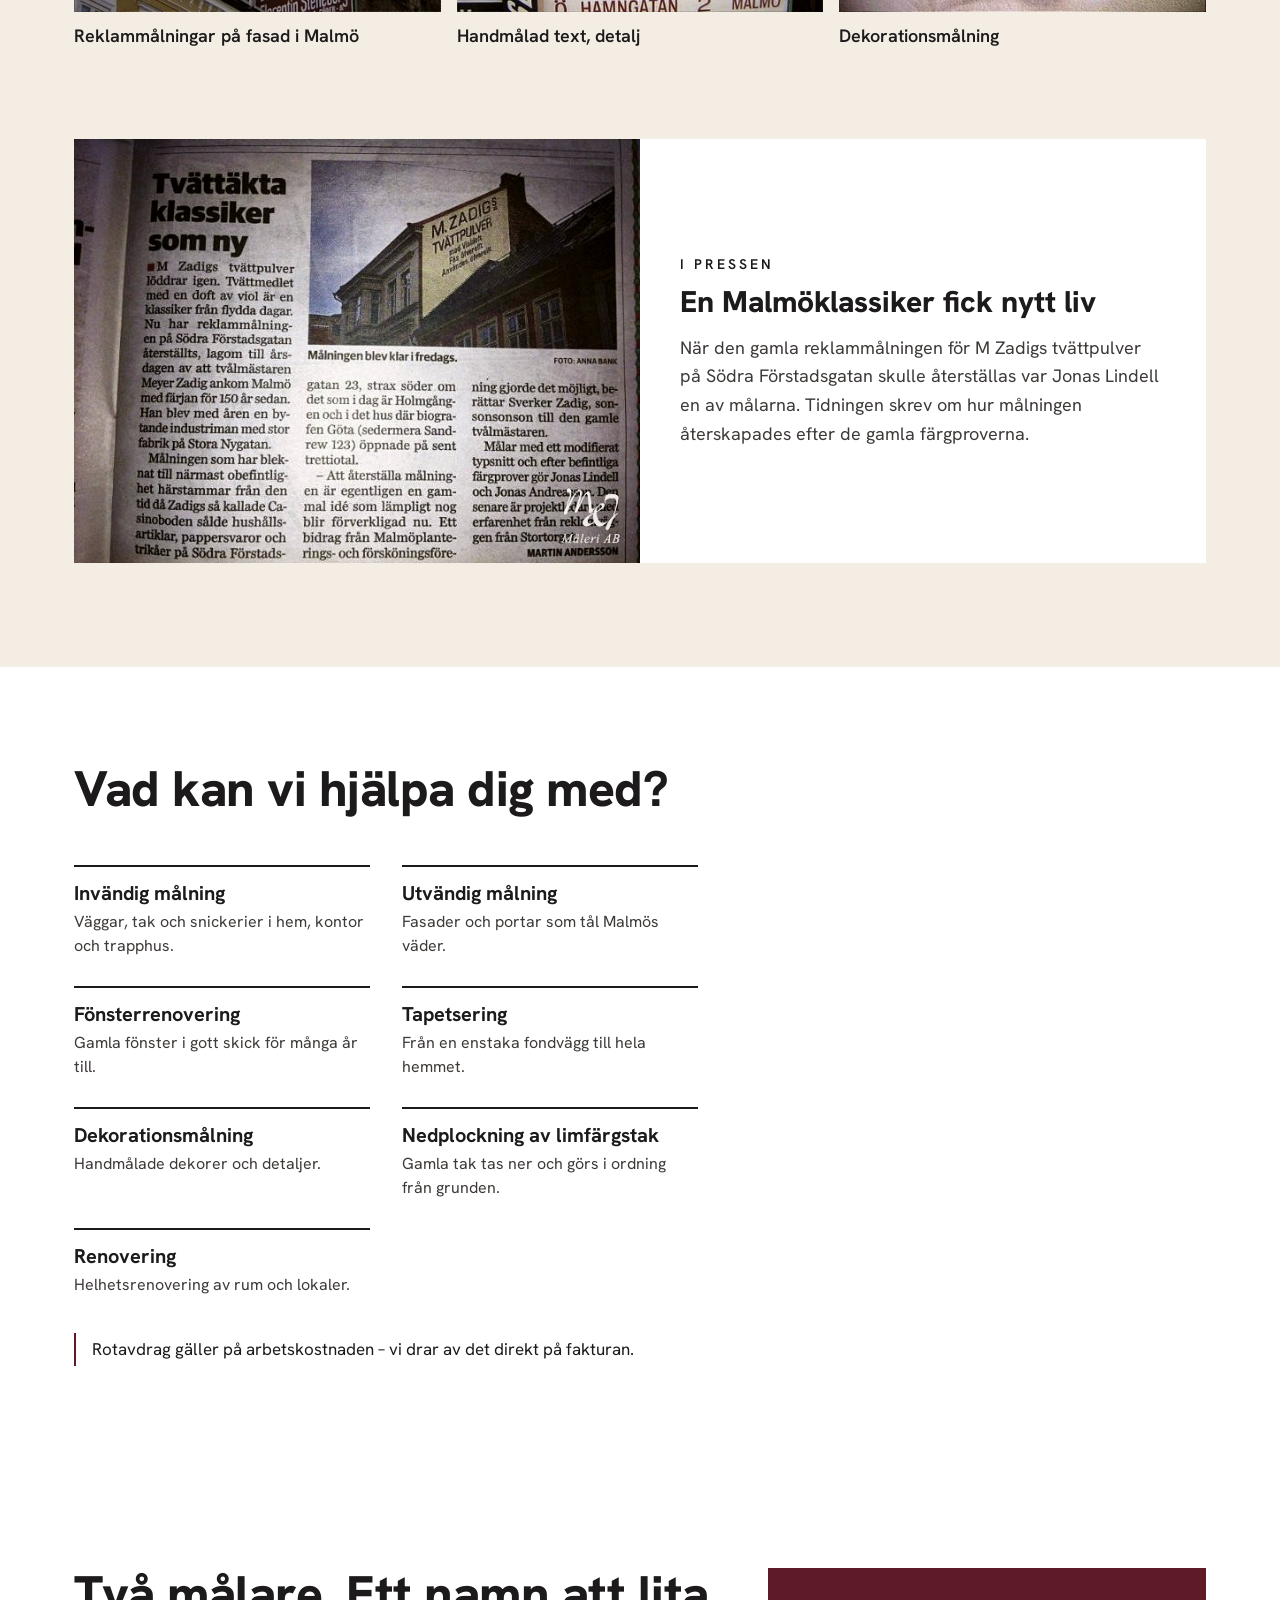
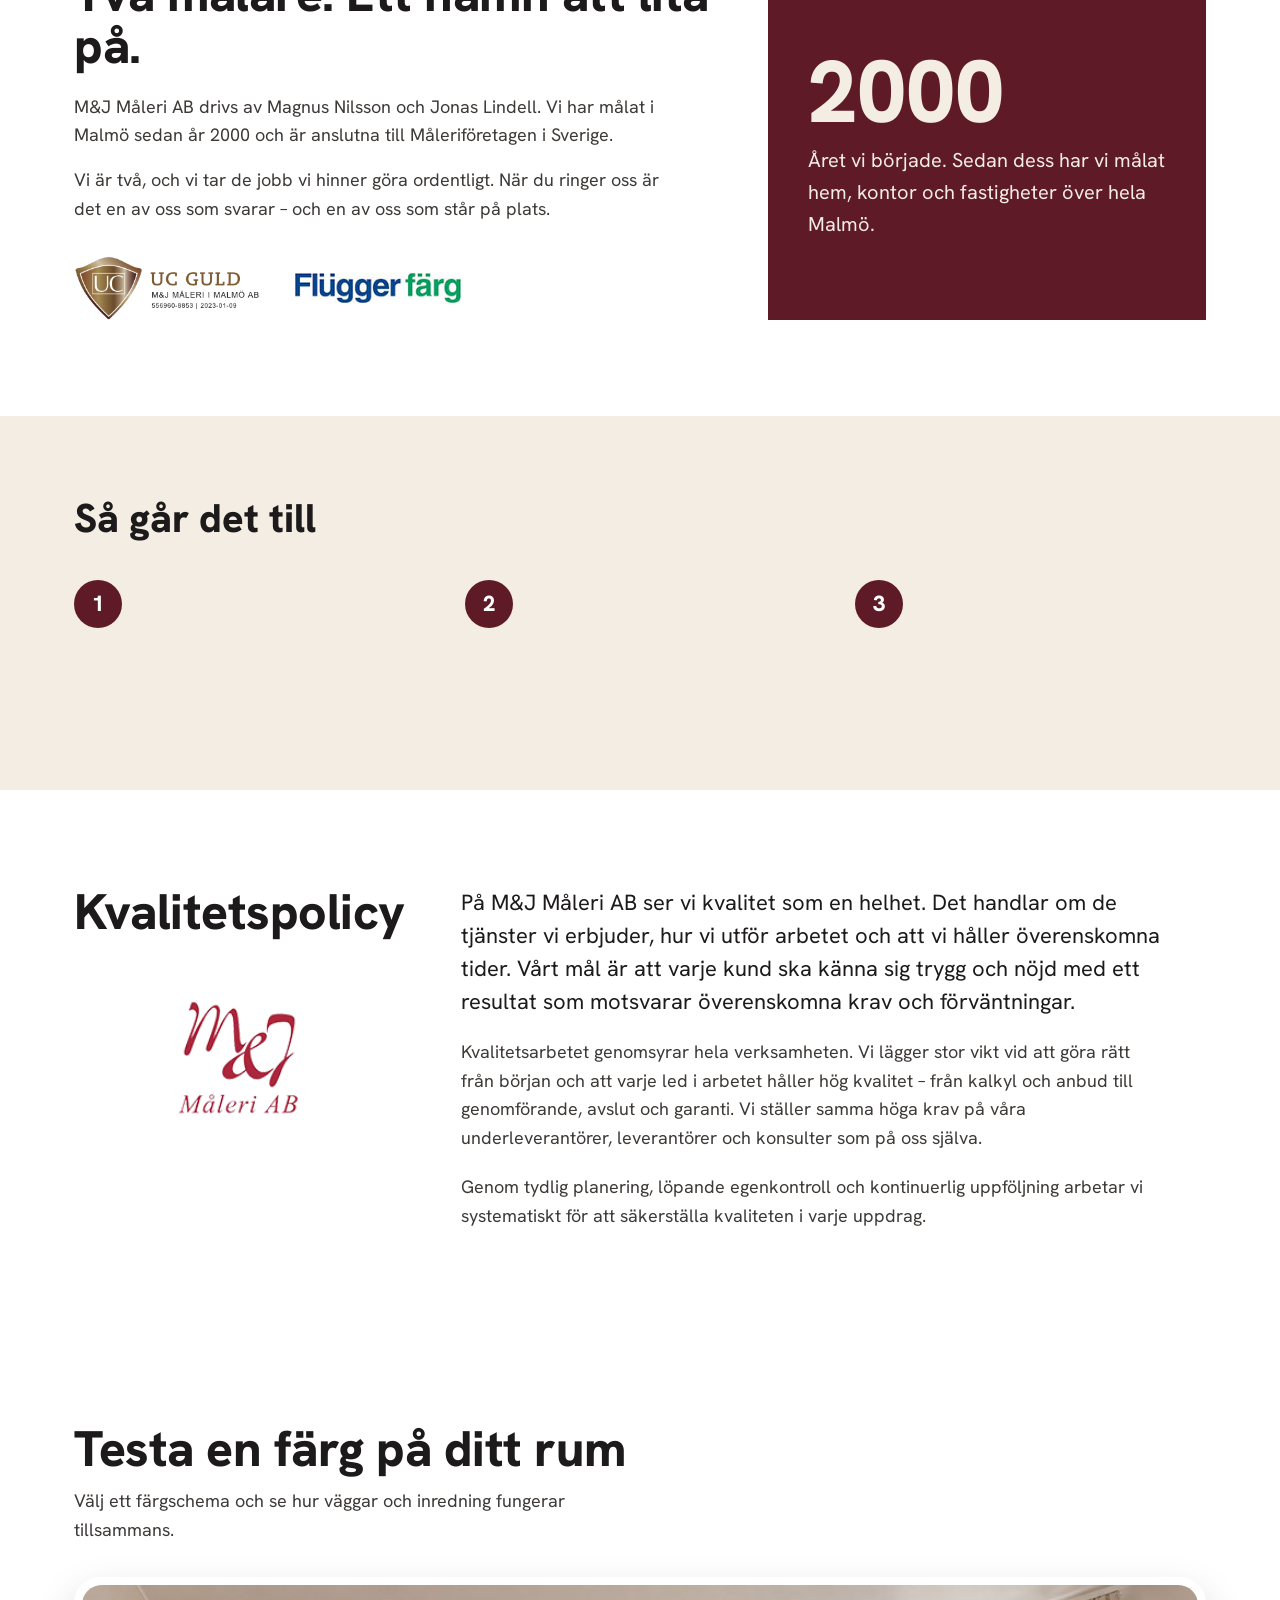
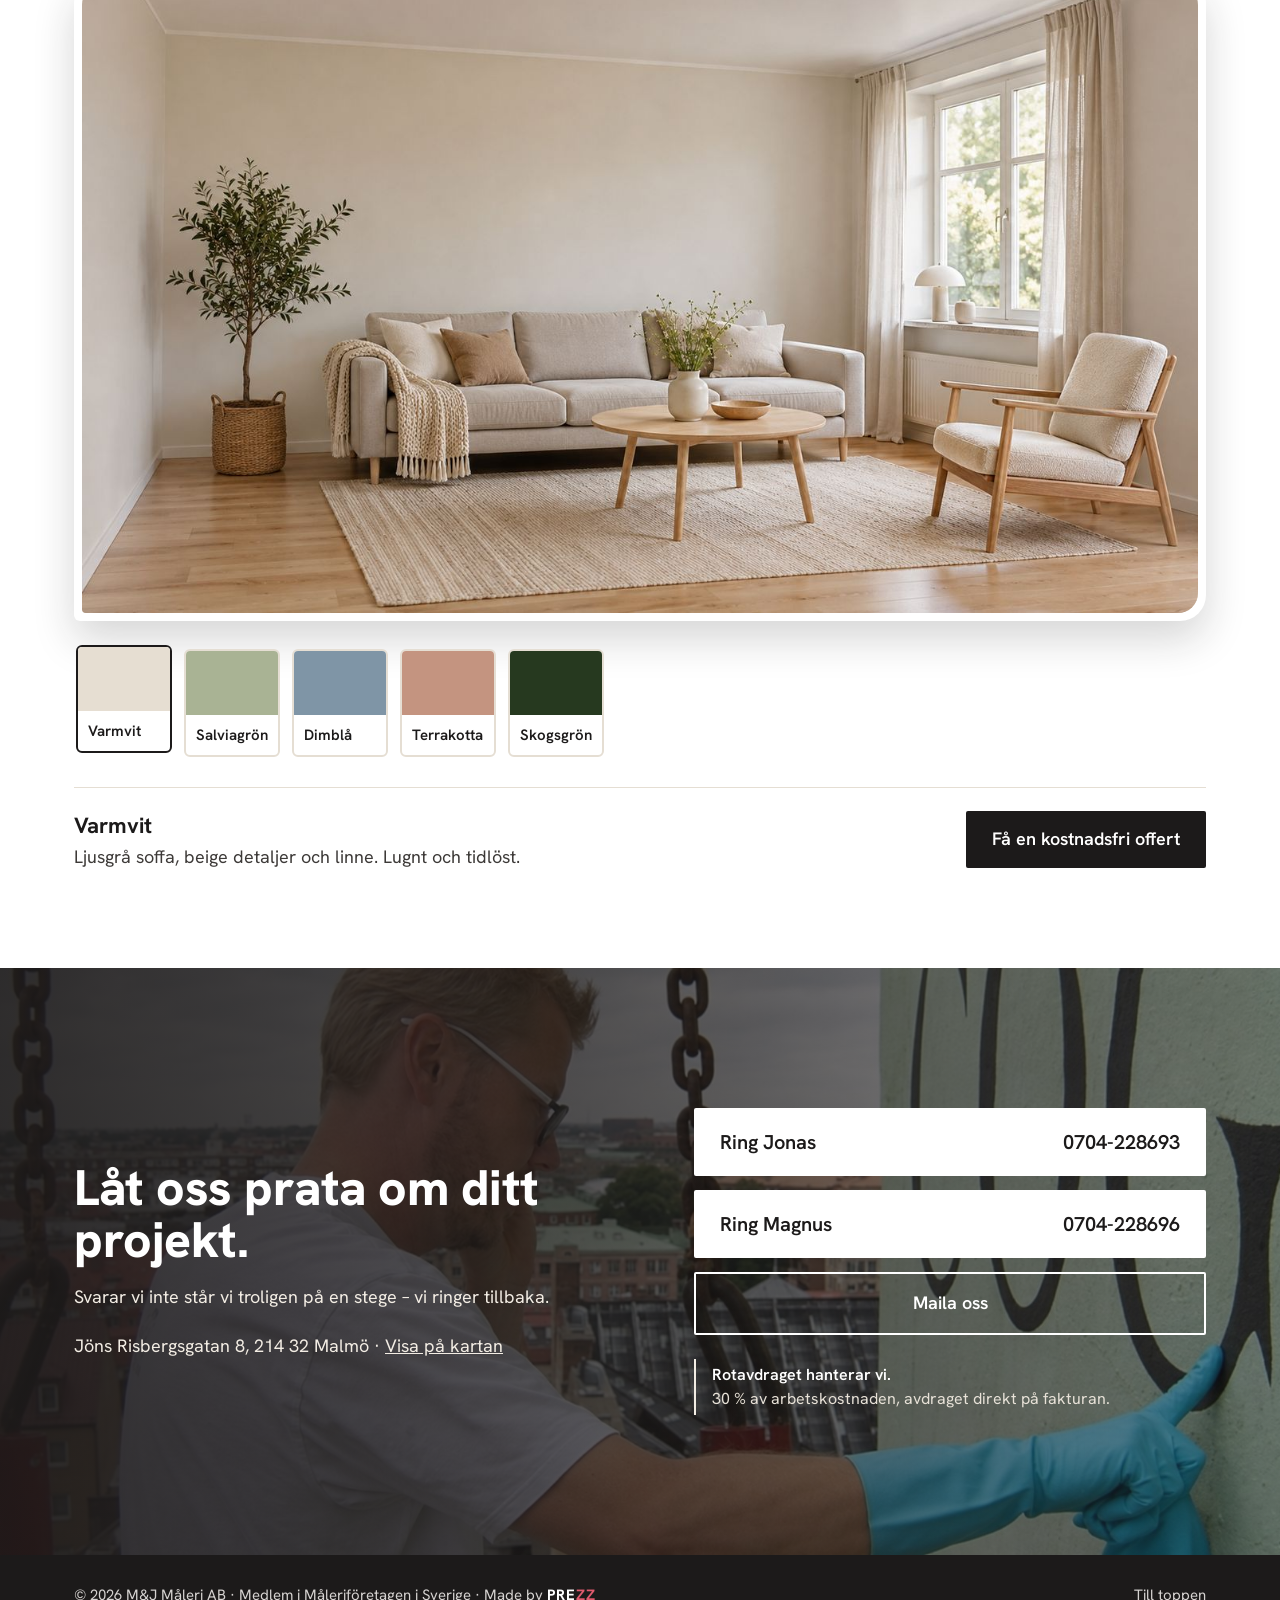
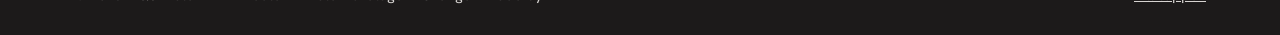
==== commit 0d9c9bc4: "Lägg till rotavdrag på startsidan och i SEO Rotavdrag i förtroenderaden, under tjänstelistan, i Så g" ====
--- a/index.html
+++ b/index.html
@@ -4,7 +4,7 @@
 <meta charset="utf-8">
 <meta name="viewport" content="width=device-width, initial-scale=1">
 <title>M&amp;J Måleri AB – Måleri i Malmö sedan 2000</title>
-<meta name="description" content="M&amp;J Måleri AB – målare i Malmö sedan år 2000. Invändig och utvändig målning, fönsterrenovering, tapetsering och dekorationsmålning.">
+<meta name="description" content="M&amp;J Måleri AB – målare i Malmö sedan år 2000. Invändig och utvändig målning, fönsterrenovering, tapetsering och dekorationsmålning. Rotavdrag direkt på fakturan.">
 <link rel="icon" href="images/logo.png">
 <link rel="preconnect" href="https://fonts.googleapis.com">
 <link rel="preconnect" href="https://fonts.gstatic.com" crossorigin>
@@ -64,6 +64,8 @@
 <span>Kreditbetyg UC Guld</span>
 <span aria-hidden="true" style="width: 9px; height: 9px; border-radius: 50%; background: #5E1A26;"></span>
 <span>Personlig kontakt</span>
+<span aria-hidden="true" style="width: 9px; height: 9px; border-radius: 50%; background: #5E1A26;"></span>
+<span>Rotavdrag</span>
 </div>
 </div>
 
@@ -154,6 +156,7 @@
 <div class="rv" style="border-top: 2px solid #1C1A1A; padding-top: 14px;"><h3 style="margin: 0 0 4px; font-weight: 700; font-size: 20px; line-height: 1.25; color: #1C1A1A;">Nedplockning av limfärgstak</h3><p style="margin: 0; font-size: 16px; line-height: 1.5;">Gamla tak tas ner och görs i ordning från grunden.</p></div>
 
 <div class="rv" style="border-top: 2px solid #1C1A1A; padding-top: 14px;"><h3 style="margin: 0 0 4px; font-weight: 700; font-size: 20px; line-height: 1.25; color: #1C1A1A;">Renovering</h3><p style="margin: 0; font-size: 16px; line-height: 1.5;">Helhetsrenovering av rum och lokaler.</p></div>
+<p class="rv" style="grid-column: 1 / -1; margin: 8px 0 0; padding: 4px 0 4px 16px; border-left: 2px solid #5E1A26; color: #1C1A1A; font-size: 17px; line-height: 1.5;">Rotavdrag gäller på arbetskostnaden – vi drar av det direkt på fakturan.</p>
 
 </div>
 <div class="tools-stage" aria-hidden="true" style="flex: 0 1 460px; position: relative; height: 520px;">
@@ -192,7 +195,7 @@
 </div>
 <div class="rv" style="display: flex; gap: 18px;">
 <span style="flex: none; width: 48px; height: 48px; border-radius: 50%; background: #5E1A26; color: #FFFFFF; font-weight: 800; font-size: 22px; display: flex; align-items: center; justify-content: center;">2</span>
-<div class="tw-col"><h3 aria-label="Vi kommer ut" style="margin: 4px 0 6px; font-size: 21px; font-weight: 600; color: #1C1A1A; position: relative;"><span aria-hidden="true" style="visibility: hidden;">Vi kommer ut</span><span class="tw" data-tw="Vi kommer ut" aria-hidden="true" style="position: absolute; top: 0; left: 0; width: 100%;"></span></h3><div style="position: relative;"><p aria-hidden="true" style="margin: 0; visibility: hidden;">Vi tittar på jobbet på plats och ger dig ett tydligt pris.</p><p class="tw" aria-hidden="true" data-tw="Vi tittar på jobbet på plats och ger dig ett tydligt pris." style="margin: 0; position: absolute; top: 0; left: 0; width: 100%;"></p><span style="position: absolute; width: 1px; height: 1px; overflow: hidden; clip: rect(0 0 0 0); white-space: nowrap;">Vi tittar på jobbet på plats och ger dig ett tydligt pris.</span></div></div>
+<div class="tw-col"><h3 aria-label="Vi kommer ut" style="margin: 4px 0 6px; font-size: 21px; font-weight: 600; color: #1C1A1A; position: relative;"><span aria-hidden="true" style="visibility: hidden;">Vi kommer ut</span><span class="tw" data-tw="Vi kommer ut" aria-hidden="true" style="position: absolute; top: 0; left: 0; width: 100%;"></span></h3><div style="position: relative;"><p aria-hidden="true" style="margin: 0; visibility: hidden;">Vi tittar på jobbet på plats och ger dig ett tydligt pris – rotavdraget räknar vi in direkt.</p><p class="tw" aria-hidden="true" data-tw="Vi tittar på jobbet på plats och ger dig ett tydligt pris – rotavdraget räknar vi in direkt." style="margin: 0; position: absolute; top: 0; left: 0; width: 100%;"></p><span style="position: absolute; width: 1px; height: 1px; overflow: hidden; clip: rect(0 0 0 0); white-space: nowrap;">Vi tittar på jobbet på plats och ger dig ett tydligt pris – rotavdraget räknar vi in direkt.</span></div></div>
 </div>
 <div class="rv" style="display: flex; gap: 18px;">
 <span style="flex: none; width: 48px; height: 48px; border-radius: 50%; background: #5E1A26; color: #FFFFFF; font-weight: 800; font-size: 22px; display: flex; align-items: center; justify-content: center;">3</span>
@@ -256,6 +259,7 @@
 <a href="tel:+46704228693" class="kt-btn" style="background: #FFFFFF; color: #1C1A1A; font-weight: 600; font-size: 20px; text-decoration: none; padding: 18px 26px; border-radius: 2px; display: flex; justify-content: space-between;"><span>Ring Jonas</span><span>0704-228693</span></a>
 <a href="tel:+46704228696" class="kt-btn" style="background: #FFFFFF; color: #1C1A1A; font-weight: 600; font-size: 20px; text-decoration: none; padding: 18px 26px; border-radius: 2px; display: flex; justify-content: space-between;"><span>Ring Magnus</span><span>0704-228696</span></a>
 <a href="mailto:jonas@mjmaleri.nu" class="kt-btn" style="border: 2px solid #FFFFFF; color: #FFFFFF; font-weight: 600; font-size: 18px; text-decoration: none; padding: 15px 24px; border-radius: 2px; text-align: center;">Maila oss</a>
+<p style="margin: 10px 0 0; padding: 4px 0 4px 16px; border-left: 2px solid #F3EDE4; color: #FFFFFF; font-size: 16px; line-height: 1.5;"><strong style="font-weight: 600;">Rotavdraget hanterar vi.</strong><br><span style="color: #E8E2D8;">30 % av arbetskostnaden, avdraget direkt på fakturan.</span></p>
 </div>
 </div>
 </section>
